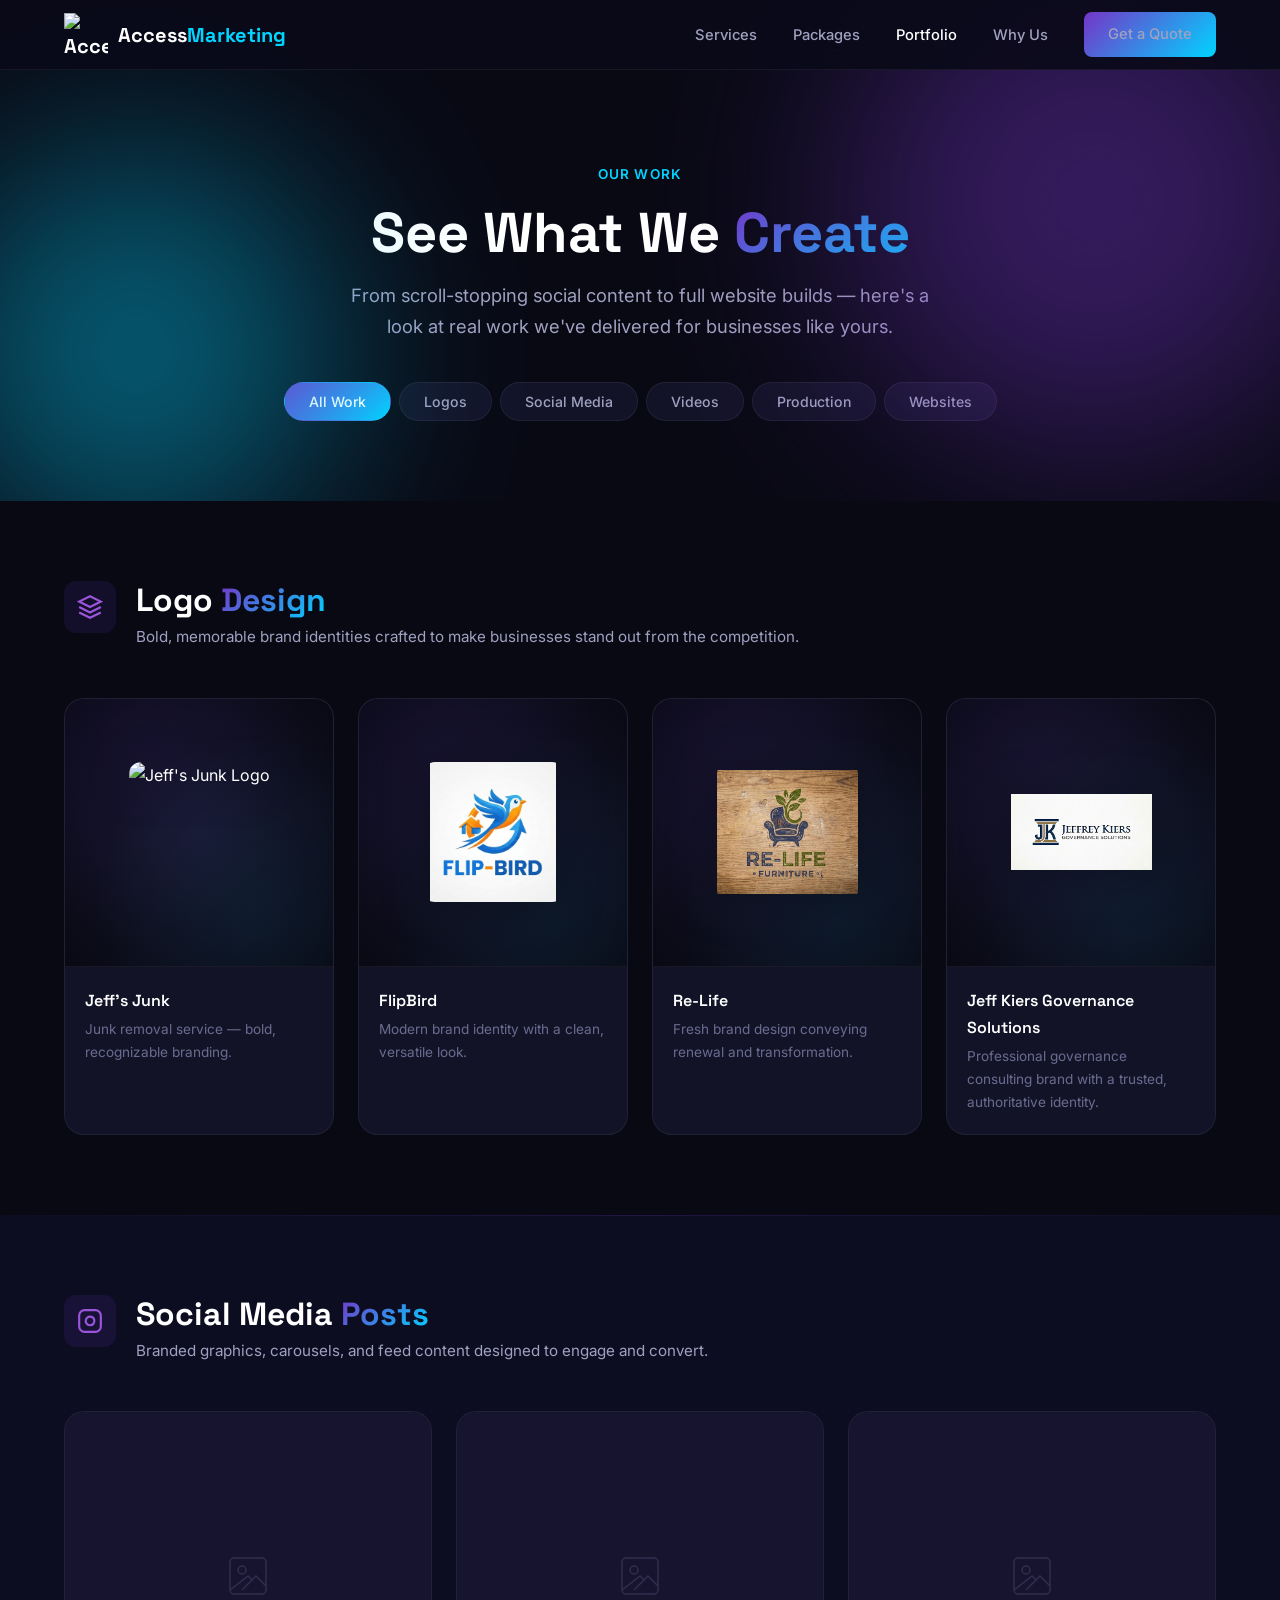
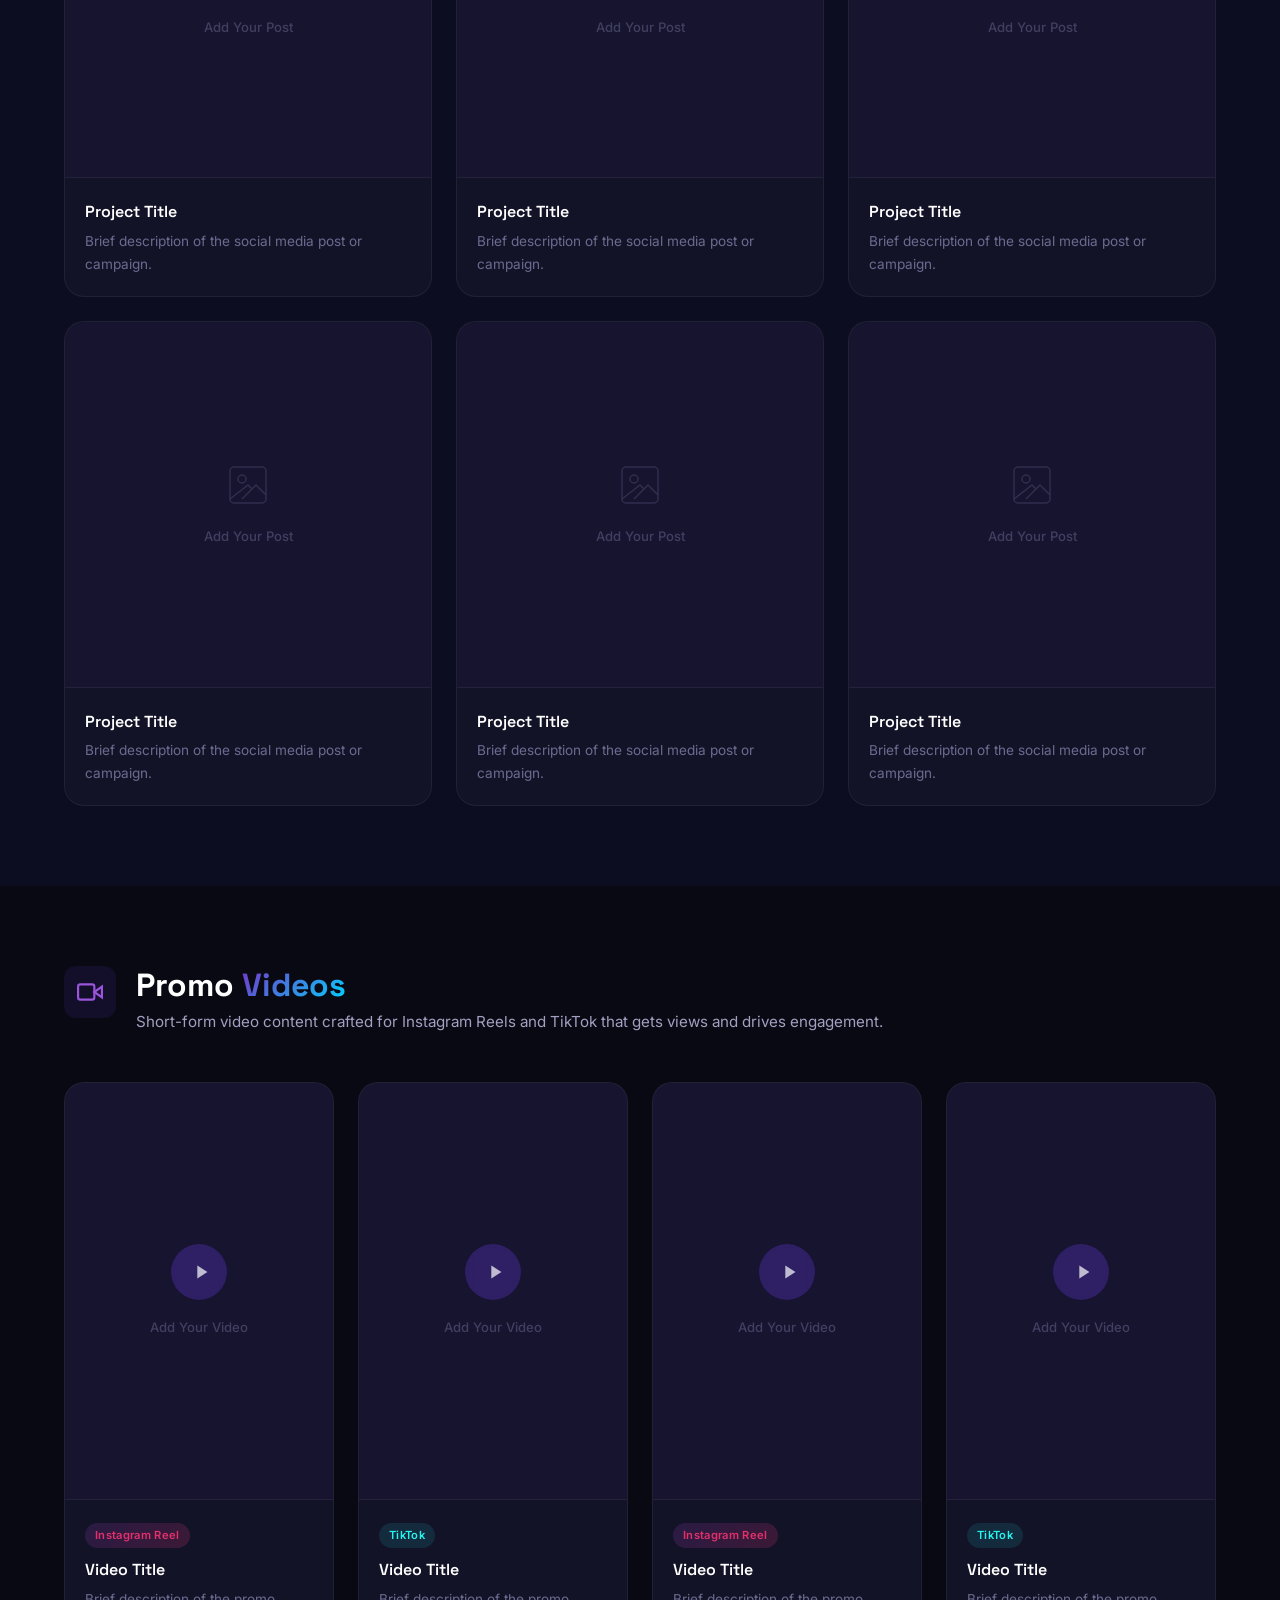
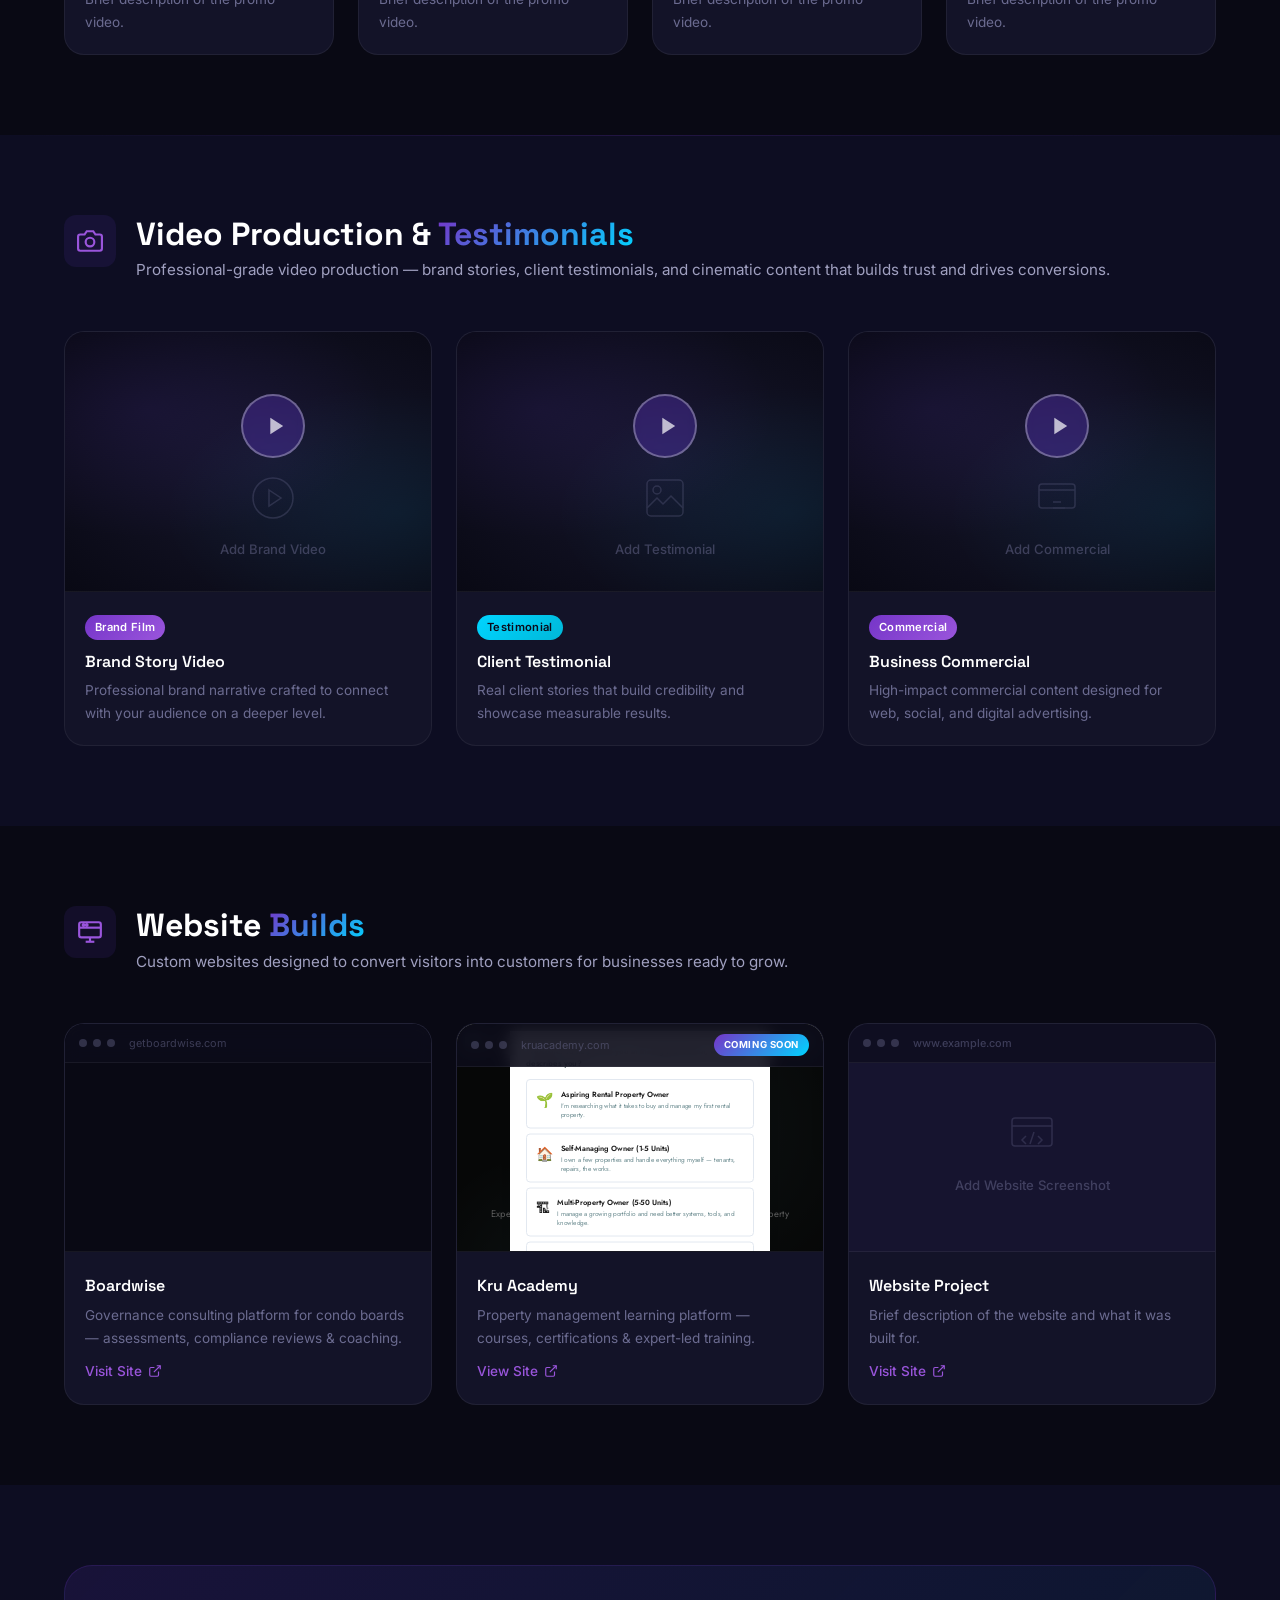
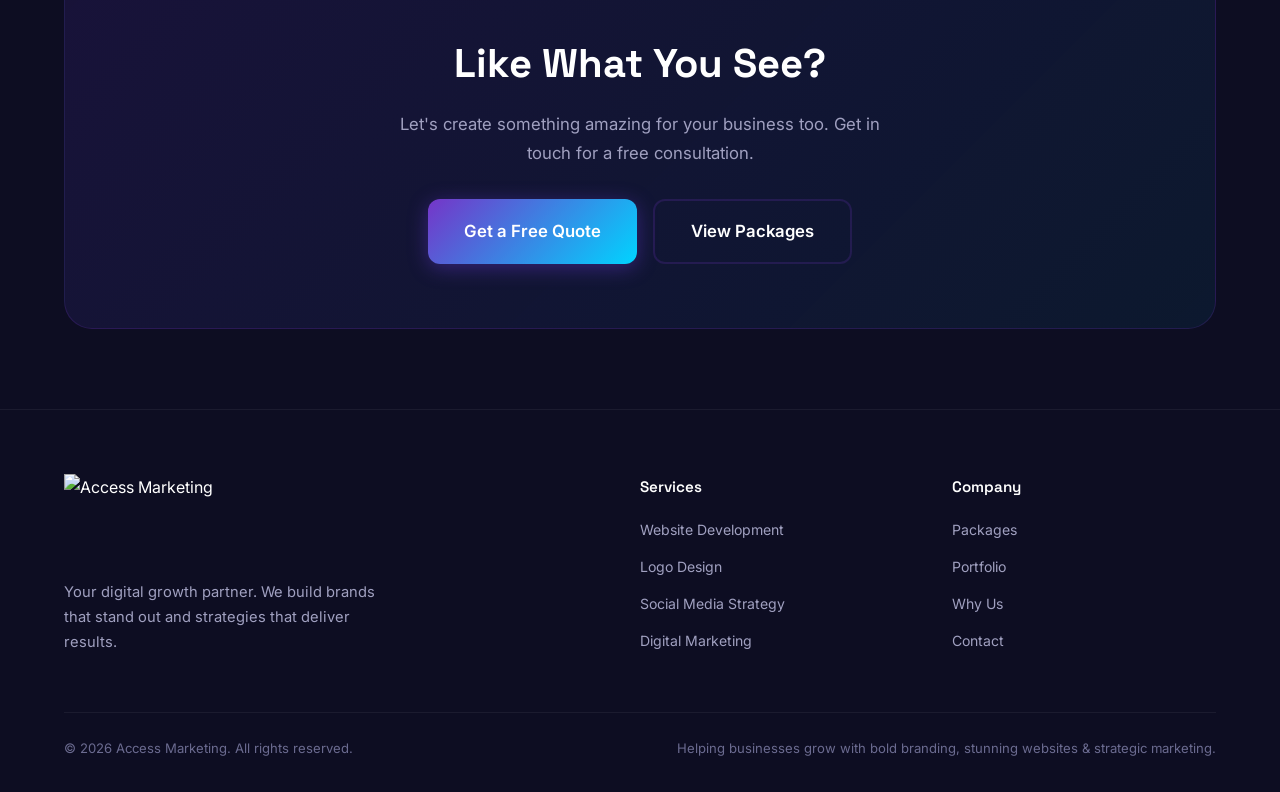
==== portfolio.html @ 978e5232 "Initial commit — Access Marketing website Full static marketing site with portfolio, logo showcase, " ====
<!DOCTYPE html>
<html lang="en">
<head>
  <meta charset="UTF-8">
  <meta name="viewport" content="width=device-width, initial-scale=1.0">
  <title>Portfolio | Access Marketing</title>
  <meta name="description" content="See our work — social media posts, promo videos, and websites built by Access Marketing for businesses ready to grow.">
  <link rel="preconnect" href="https://fonts.googleapis.com">
  <link rel="preconnect" href="https://fonts.gstatic.com" crossorigin>
  <link href="https://fonts.googleapis.com/css2?family=Inter:wght@300;400;500;600;700;800;900&family=Space+Grotesk:wght@400;500;600;700&display=swap" rel="stylesheet">
  <link rel="stylesheet" href="styles.css">
</head>
<body>
  <!-- Navigation -->
  <nav class="navbar scrolled" id="navbar">
    <div class="container nav-container">
      <a href="index.html" class="logo">
        <img src="accesslogo.png" alt="Access Marketing" class="logo-emblem">
        <span class="logo-text">Access<span class="logo-accent">Marketing</span></span>
      </a>
      <ul class="nav-links" id="navLinks">
        <li><a href="index.html#services">Services</a></li>
        <li><a href="index.html#packages">Packages</a></li>
        <li><a href="portfolio.html" style="color: var(--text-primary);">Portfolio</a></li>
        <li><a href="index.html#why-us">Why Us</a></li>
        <li><a href="index.html#contact" class="btn btn-nav">Get a Quote</a></li>
      </ul>
      <button class="mobile-toggle" id="mobileToggle" aria-label="Toggle menu">
        <span></span>
        <span></span>
        <span></span>
      </button>
    </div>
  </nav>

  <!-- Portfolio Hero -->
  <header class="portfolio-hero">
    <div class="hero-bg-effects">
      <div class="hero-orb hero-orb-1"></div>
      <div class="hero-orb hero-orb-2"></div>
    </div>
    <div class="container">
      <div class="section-tag">Our Work</div>
      <h1>See What We <span class="gradient-text">Create</span></h1>
      <p class="portfolio-hero-sub">From scroll-stopping social content to full website builds — here's a look at real work we've delivered for businesses like yours.</p>
      <div class="portfolio-filter">
        <button class="filter-btn active" data-filter="all">All Work</button>
        <button class="filter-btn" data-filter="logo">Logos</button>
        <button class="filter-btn" data-filter="social">Social Media</button>
        <button class="filter-btn" data-filter="video">Videos</button>
        <button class="filter-btn" data-filter="production">Production</button>
        <button class="filter-btn" data-filter="website">Websites</button>
      </div>
    </div>
  </header>

  <!-- Logos Section -->
  <section class="portfolio-section" id="logos">
    <div class="container">
      <div class="portfolio-section-header">
        <div class="portfolio-section-icon">
          <svg viewBox="0 0 24 24" fill="none" stroke="currentColor" stroke-width="2"><path d="M12 2L2 7l10 5 10-5-10-5z"/><path d="M2 17l10 5 10-5"/><path d="M2 12l10 5 10-5"/></svg>
        </div>
        <div>
          <h2>Logo <span class="gradient-text">Design</span></h2>
          <p>Bold, memorable brand identities crafted to make businesses stand out from the competition.</p>
        </div>
      </div>
      <div class="portfolio-grid logo-grid" data-category="logo">
        <!-- Jeff's Junk Logo -->
        <div class="portfolio-item" data-aos>
          <div class="portfolio-logo-wrap">
            <img src="jeffsjunklogo.jpg" alt="Jeff's Junk Logo" class="portfolio-logo-img">
          </div>
          <div class="portfolio-caption">
            <h4>Jeff's Junk</h4>
            <p>Junk removal service — bold, recognizable branding.</p>
          </div>
        </div>
        <!-- FlipBird Logo -->
        <div class="portfolio-item" data-aos>
          <div class="portfolio-logo-wrap">
            <img src="flipbirdlogo.jpg" alt="FlipBird Logo" class="portfolio-logo-img">
          </div>
          <div class="portfolio-caption">
            <h4>FlipBird</h4>
            <p>Modern brand identity with a clean, versatile look.</p>
          </div>
        </div>
        <!-- Re-Life Logo -->
        <div class="portfolio-item" data-aos>
          <div class="portfolio-logo-wrap">
            <img src="re-lifelogo.jpg" alt="Re-Life Logo" class="portfolio-logo-img">
          </div>
          <div class="portfolio-caption">
            <h4>Re-Life</h4>
            <p>Fresh brand design conveying renewal and transformation.</p>
          </div>
        </div>
        <!-- JKGS Logo -->
        <div class="portfolio-item" data-aos>
          <div class="portfolio-logo-wrap">
            <img src="jkgslogo.jpg" alt="Jeff Kiers Governance Solutions Logo" class="portfolio-logo-img">
          </div>
          <div class="portfolio-caption">
            <h4>Jeff Kiers Governance Solutions</h4>
            <p>Professional governance consulting brand with a trusted, authoritative identity.</p>
          </div>
        </div>
      </div>
    </div>
  </section>

  <!-- Social Media Section -->
  <section class="portfolio-section portfolio-section-alt" id="social-media">
    <div class="container">
      <div class="portfolio-section-header">
        <div class="portfolio-section-icon">
          <svg viewBox="0 0 24 24" fill="none" stroke="currentColor" stroke-width="2"><rect x="2" y="2" width="20" height="20" rx="5"/><path d="M16 11.37A4 4 0 1112.63 8 4 4 0 0116 11.37z"/><line x1="17.5" y1="6.5" x2="17.51" y2="6.5"/></svg>
        </div>
        <div>
          <h2>Social Media <span class="gradient-text">Posts</span></h2>
          <p>Branded graphics, carousels, and feed content designed to engage and convert.</p>
        </div>
      </div>
      <div class="portfolio-grid social-grid" data-category="social">
        <!-- Placeholder 1 -->
        <div class="portfolio-item" data-aos>
          <div class="portfolio-placeholder">
            <svg viewBox="0 0 48 48" fill="none" stroke="currentColor" stroke-width="1.5"><rect x="6" y="6" width="36" height="36" rx="4"/><circle cx="18" cy="18" r="4"/><path d="M42 34l-10-10-14 14"/><path d="M28 28l-4-4-18 14"/></svg>
            <span>Add Your Post</span>
          </div>
          <div class="portfolio-caption">
            <h4>Project Title</h4>
            <p>Brief description of the social media post or campaign.</p>
          </div>
        </div>
        <!-- Placeholder 2 -->
        <div class="portfolio-item" data-aos>
          <div class="portfolio-placeholder">
            <svg viewBox="0 0 48 48" fill="none" stroke="currentColor" stroke-width="1.5"><rect x="6" y="6" width="36" height="36" rx="4"/><circle cx="18" cy="18" r="4"/><path d="M42 34l-10-10-14 14"/><path d="M28 28l-4-4-18 14"/></svg>
            <span>Add Your Post</span>
          </div>
          <div class="portfolio-caption">
            <h4>Project Title</h4>
            <p>Brief description of the social media post or campaign.</p>
          </div>
        </div>
        <!-- Placeholder 3 -->
        <div class="portfolio-item" data-aos>
          <div class="portfolio-placeholder">
            <svg viewBox="0 0 48 48" fill="none" stroke="currentColor" stroke-width="1.5"><rect x="6" y="6" width="36" height="36" rx="4"/><circle cx="18" cy="18" r="4"/><path d="M42 34l-10-10-14 14"/><path d="M28 28l-4-4-18 14"/></svg>
            <span>Add Your Post</span>
          </div>
          <div class="portfolio-caption">
            <h4>Project Title</h4>
            <p>Brief description of the social media post or campaign.</p>
          </div>
        </div>
        <!-- Placeholder 4 -->
        <div class="portfolio-item" data-aos>
          <div class="portfolio-placeholder">
            <svg viewBox="0 0 48 48" fill="none" stroke="currentColor" stroke-width="1.5"><rect x="6" y="6" width="36" height="36" rx="4"/><circle cx="18" cy="18" r="4"/><path d="M42 34l-10-10-14 14"/><path d="M28 28l-4-4-18 14"/></svg>
            <span>Add Your Post</span>
          </div>
          <div class="portfolio-caption">
            <h4>Project Title</h4>
            <p>Brief description of the social media post or campaign.</p>
          </div>
        </div>
        <!-- Placeholder 5 -->
        <div class="portfolio-item" data-aos>
          <div class="portfolio-placeholder">
            <svg viewBox="0 0 48 48" fill="none" stroke="currentColor" stroke-width="1.5"><rect x="6" y="6" width="36" height="36" rx="4"/><circle cx="18" cy="18" r="4"/><path d="M42 34l-10-10-14 14"/><path d="M28 28l-4-4-18 14"/></svg>
            <span>Add Your Post</span>
          </div>
          <div class="portfolio-caption">
            <h4>Project Title</h4>
            <p>Brief description of the social media post or campaign.</p>
          </div>
        </div>
        <!-- Placeholder 6 -->
        <div class="portfolio-item" data-aos>
          <div class="portfolio-placeholder">
            <svg viewBox="0 0 48 48" fill="none" stroke="currentColor" stroke-width="1.5"><rect x="6" y="6" width="36" height="36" rx="4"/><circle cx="18" cy="18" r="4"/><path d="M42 34l-10-10-14 14"/><path d="M28 28l-4-4-18 14"/></svg>
            <span>Add Your Post</span>
          </div>
          <div class="portfolio-caption">
            <h4>Project Title</h4>
            <p>Brief description of the social media post or campaign.</p>
          </div>
        </div>
      </div>
    </div>
  </section>

  <!-- Videos Section -->
  <section class="portfolio-section" id="videos">
    <div class="container">
      <div class="portfolio-section-header">
        <div class="portfolio-section-icon">
          <svg viewBox="0 0 24 24" fill="none" stroke="currentColor" stroke-width="2"><polygon points="23 7 16 12 23 17 23 7"/><rect x="1" y="5" width="15" height="14" rx="2"/></svg>
        </div>
        <div>
          <h2>Promo <span class="gradient-text">Videos</span></h2>
          <p>Short-form video content crafted for Instagram Reels and TikTok that gets views and drives engagement.</p>
        </div>
      </div>
      <div class="portfolio-grid video-grid" data-category="video">
        <!-- Video Placeholder 1 -->
        <div class="portfolio-item video-item" data-aos>
          <div class="portfolio-placeholder portrait">
            <div class="video-play-overlay">
              <svg viewBox="0 0 24 24" fill="currentColor"><polygon points="8 5 19 12 8 19 8 5"/></svg>
            </div>
            <span>Add Your Video</span>
          </div>
          <div class="portfolio-caption">
            <div class="video-meta">
              <span class="platform-tag ig-tag">Instagram Reel</span>
            </div>
            <h4>Video Title</h4>
            <p>Brief description of the promo video.</p>
          </div>
        </div>
        <!-- Video Placeholder 2 -->
        <div class="portfolio-item video-item" data-aos>
          <div class="portfolio-placeholder portrait">
            <div class="video-play-overlay">
              <svg viewBox="0 0 24 24" fill="currentColor"><polygon points="8 5 19 12 8 19 8 5"/></svg>
            </div>
            <span>Add Your Video</span>
          </div>
          <div class="portfolio-caption">
            <div class="video-meta">
              <span class="platform-tag tt-tag">TikTok</span>
            </div>
            <h4>Video Title</h4>
            <p>Brief description of the promo video.</p>
          </div>
        </div>
        <!-- Video Placeholder 3 -->
        <div class="portfolio-item video-item" data-aos>
          <div class="portfolio-placeholder portrait">
            <div class="video-play-overlay">
              <svg viewBox="0 0 24 24" fill="currentColor"><polygon points="8 5 19 12 8 19 8 5"/></svg>
            </div>
            <span>Add Your Video</span>
          </div>
          <div class="portfolio-caption">
            <div class="video-meta">
              <span class="platform-tag ig-tag">Instagram Reel</span>
            </div>
            <h4>Video Title</h4>
            <p>Brief description of the promo video.</p>
          </div>
        </div>
        <!-- Video Placeholder 4 -->
        <div class="portfolio-item video-item" data-aos>
          <div class="portfolio-placeholder portrait">
            <div class="video-play-overlay">
              <svg viewBox="0 0 24 24" fill="currentColor"><polygon points="8 5 19 12 8 19 8 5"/></svg>
            </div>
            <span>Add Your Video</span>
          </div>
          <div class="portfolio-caption">
            <div class="video-meta">
              <span class="platform-tag tt-tag">TikTok</span>
            </div>
            <h4>Video Title</h4>
            <p>Brief description of the promo video.</p>
          </div>
        </div>
      </div>
    </div>
  </section>

  <!-- Video Production & Testimonials Section -->
  <section class="portfolio-section portfolio-section-alt" id="production">
    <div class="container">
      <div class="portfolio-section-header">
        <div class="portfolio-section-icon">
          <svg viewBox="0 0 24 24" fill="none" stroke="currentColor" stroke-width="2"><path d="M23 19a2 2 0 01-2 2H3a2 2 0 01-2-2V8a2 2 0 012-2h4l2-3h6l2 3h4a2 2 0 012 2z"/><circle cx="12" cy="13" r="4"/></svg>
        </div>
        <div>
          <h2>Video Production & <span class="gradient-text">Testimonials</span></h2>
          <p>Professional-grade video production — brand stories, client testimonials, and cinematic content that builds trust and drives conversions.</p>
        </div>
      </div>
      <div class="portfolio-grid production-grid" data-category="production">
        <!-- Production Placeholder 1 -->
        <div class="portfolio-item production-item" data-aos>
          <div class="portfolio-placeholder landscape production-placeholder">
            <div class="video-play-overlay production-play">
              <svg viewBox="0 0 24 24" fill="currentColor"><polygon points="8 5 19 12 8 19 8 5"/></svg>
            </div>
            <svg viewBox="0 0 48 48" fill="none" stroke="currentColor" stroke-width="1.5"><path d="M24 44c11.046 0 20-8.954 20-20S35.046 4 24 4 4 12.954 4 24s8.954 20 20 20z"/><path d="M20 16l12 8-12 8V16z"/></svg>
            <span>Add Brand Video</span>
          </div>
          <div class="portfolio-caption">
            <div class="video-meta">
              <span class="platform-tag production-tag">Brand Film</span>
            </div>
            <h4>Brand Story Video</h4>
            <p>Professional brand narrative crafted to connect with your audience on a deeper level.</p>
          </div>
        </div>
        <!-- Production Placeholder 2 -->
        <div class="portfolio-item production-item" data-aos>
          <div class="portfolio-placeholder landscape production-placeholder">
            <div class="video-play-overlay production-play">
              <svg viewBox="0 0 24 24" fill="currentColor"><polygon points="8 5 19 12 8 19 8 5"/></svg>
            </div>
            <svg viewBox="0 0 48 48" fill="none" stroke="currentColor" stroke-width="1.5"><path d="M38 6H10a4 4 0 00-4 4v28a4 4 0 004 4h28a4 4 0 004-4V10a4 4 0 00-4-4z"/><path d="M16 20a4 4 0 100-8 4 4 0 000 8z"/><path d="M6 34l10-10 6 6 8-8 12 12"/></svg>
            <span>Add Testimonial</span>
          </div>
          <div class="portfolio-caption">
            <div class="video-meta">
              <span class="platform-tag testimonial-tag">Testimonial</span>
            </div>
            <h4>Client Testimonial</h4>
            <p>Real client stories that build credibility and showcase measurable results.</p>
          </div>
        </div>
        <!-- Production Placeholder 3 -->
        <div class="portfolio-item production-item" data-aos>
          <div class="portfolio-placeholder landscape production-placeholder">
            <div class="video-play-overlay production-play">
              <svg viewBox="0 0 24 24" fill="currentColor"><polygon points="8 5 19 12 8 19 8 5"/></svg>
            </div>
            <svg viewBox="0 0 48 48" fill="none" stroke="currentColor" stroke-width="1.5"><rect x="6" y="10" width="36" height="24" rx="3"/><path d="M6 16h36"/><path d="M20 28l8 0M20 34l12 0"/></svg>
            <span>Add Commercial</span>
          </div>
          <div class="portfolio-caption">
            <div class="video-meta">
              <span class="platform-tag production-tag">Commercial</span>
            </div>
            <h4>Business Commercial</h4>
            <p>High-impact commercial content designed for web, social, and digital advertising.</p>
          </div>
        </div>
      </div>
    </div>
  </section>

  <!-- Websites Section -->
  <section class="portfolio-section" id="websites">
    <div class="container">
      <div class="portfolio-section-header">
        <div class="portfolio-section-icon">
          <svg viewBox="0 0 24 24" fill="none" stroke="currentColor" stroke-width="2"><rect x="2" y="3" width="20" height="14" rx="2"/><path d="M2 8h20"/><circle cx="6" cy="5.5" r="0.8" fill="currentColor"/><circle cx="9" cy="5.5" r="0.8" fill="currentColor"/><line x1="8" y1="21" x2="16" y2="21"/><line x1="12" y1="17" x2="12" y2="21"/></svg>
        </div>
        <div>
          <h2>Website <span class="gradient-text">Builds</span></h2>
          <p>Custom websites designed to convert visitors into customers for businesses ready to grow.</p>
        </div>
      </div>
      <div class="portfolio-grid website-grid" data-category="website">
        <!-- Boardwise -->
        <div class="portfolio-item website-item" data-aos>
          <a href="https://getboardwise.com" target="_blank" rel="noopener" class="website-preview-link">
            <div class="website-live-preview landscape">
              <div class="browser-mockup-bar">
                <span class="dot"></span>
                <span class="dot"></span>
                <span class="dot"></span>
                <span class="url-bar">getboardwise.com</span>
              </div>
              <iframe src="https://getboardwise.com" title="Boardwise" loading="lazy" class="website-iframe"></iframe>
            </div>
          </a>
          <div class="portfolio-caption">
            <h4>Boardwise</h4>
            <p>Governance consulting platform for condo boards — assessments, compliance reviews & coaching.</p>
            <a href="https://getboardwise.com" target="_blank" rel="noopener" class="portfolio-link">Visit Site
              <svg viewBox="0 0 24 24" fill="none" stroke="currentColor" stroke-width="2" width="14" height="14"><path d="M18 13v6a2 2 0 01-2 2H5a2 2 0 01-2-2V8a2 2 0 012-2h6"/><polyline points="15 3 21 3 21 9"/><line x1="10" y1="14" x2="21" y2="3"/></svg>
            </a>
          </div>
        </div>
        <!-- Kru Academy -->
        <div class="portfolio-item website-item" data-aos>
          <a href="kruacademy-preview.html" target="_blank" class="website-preview-link">
            <div class="website-live-preview landscape">
              <div class="browser-mockup-bar">
                <span class="dot"></span>
                <span class="dot"></span>
                <span class="dot"></span>
                <span class="url-bar">kruacademy.com</span>
                <span class="coming-soon-badge">Coming Soon</span>
              </div>
              <iframe src="kruacademy-preview.html" title="Kru Academy" loading="lazy" class="website-iframe"></iframe>
            </div>
          </a>
          <div class="portfolio-caption">
            <h4>Kru Academy</h4>
            <p>Property management learning platform — courses, certifications & expert-led training.</p>
            <a href="kruacademy-preview.html" target="_blank" class="portfolio-link">View Site
              <svg viewBox="0 0 24 24" fill="none" stroke="currentColor" stroke-width="2" width="14" height="14"><path d="M18 13v6a2 2 0 01-2 2H5a2 2 0 01-2-2V8a2 2 0 012-2h6"/><polyline points="15 3 21 3 21 9"/><line x1="10" y1="14" x2="21" y2="3"/></svg>
            </a>
          </div>
        </div>
        <!-- Website Placeholder 3 -->
        <div class="portfolio-item website-item" data-aos>
          <div class="portfolio-placeholder landscape">
            <div class="browser-mockup-bar">
              <span class="dot"></span>
              <span class="dot"></span>
              <span class="dot"></span>
              <span class="url-bar">www.example.com</span>
            </div>
            <svg viewBox="0 0 48 48" fill="none" stroke="currentColor" stroke-width="1.5"><rect x="4" y="8" width="40" height="28" rx="3"/><path d="M4 16h40"/><path d="M18 26l-4 4 4 4M30 26l4 4-4 4M22 34l4-12"/></svg>
            <span>Add Website Screenshot</span>
          </div>
          <div class="portfolio-caption">
            <h4>Website Project</h4>
            <p>Brief description of the website and what it was built for.</p>
            <a href="#" class="portfolio-link">Visit Site
              <svg viewBox="0 0 24 24" fill="none" stroke="currentColor" stroke-width="2" width="14" height="14"><path d="M18 13v6a2 2 0 01-2 2H5a2 2 0 01-2-2V8a2 2 0 012-2h6"/><polyline points="15 3 21 3 21 9"/><line x1="10" y1="14" x2="21" y2="3"/></svg>
            </a>
          </div>
        </div>
      </div>
    </div>
  </section>

  <!-- CTA Section -->
  <section class="portfolio-cta">
    <div class="container">
      <div class="cta-card">
        <h2>Like What You See?</h2>
        <p>Let's create something amazing for your business too. Get in touch for a free consultation.</p>
        <div class="cta-actions">
          <a href="index.html#contact" class="btn btn-primary btn-lg">Get a Free Quote</a>
          <a href="index.html#packages" class="btn btn-outline btn-lg">View Packages</a>
        </div>
      </div>
    </div>
  </section>

  <!-- Footer -->
  <footer class="footer">
    <div class="container">
      <div class="footer-content">
        <div class="footer-brand">
          <a href="index.html" class="footer-logo-link">
            <img src="accesslogo.png" alt="Access Marketing" class="footer-logo-img">
          </a>
          <p>Your digital growth partner. We build brands that stand out and strategies that deliver results.</p>
        </div>
        <div class="footer-links">
          <h4>Services</h4>
          <ul>
            <li><a href="index.html#services">Website Development</a></li>
            <li><a href="index.html#services">Logo Design</a></li>
            <li><a href="index.html#services">Social Media Strategy</a></li>
            <li><a href="index.html#services">Digital Marketing</a></li>
          </ul>
        </div>
        <div class="footer-links">
          <h4>Company</h4>
          <ul>
            <li><a href="index.html#packages">Packages</a></li>
            <li><a href="portfolio.html">Portfolio</a></li>
            <li><a href="index.html#why-us">Why Us</a></li>
            <li><a href="index.html#contact">Contact</a></li>
          </ul>
        </div>
      </div>
      <div class="footer-bottom">
        <p>&copy; 2026 Access Marketing. All rights reserved.</p>
        <p>Helping businesses grow with bold branding, stunning websites & strategic marketing.</p>
      </div>
    </div>
  </footer>

  <script>
    // Mobile menu
    const mobileToggle = document.getElementById('mobileToggle');
    const navLinks = document.getElementById('navLinks');

    mobileToggle.addEventListener('click', () => {
      mobileToggle.classList.toggle('active');
      navLinks.classList.toggle('open');
    });

    navLinks.querySelectorAll('a').forEach(link => {
      link.addEventListener('click', () => {
        mobileToggle.classList.remove('active');
        navLinks.classList.remove('open');
      });
    });

    // Navbar scroll
    const navbar = document.getElementById('navbar');
    window.addEventListener('scroll', () => {
      if (window.scrollY > 50) {
        navbar.classList.add('scrolled');
      }
    });

    // Filter buttons
    const filterBtns = document.querySelectorAll('.filter-btn');
    const sections = {
      logo: document.getElementById('logos'),
      social: document.getElementById('social-media'),
      video: document.getElementById('videos'),
      production: document.getElementById('production'),
      website: document.getElementById('websites')
    };

    filterBtns.forEach(btn => {
      btn.addEventListener('click', () => {
        filterBtns.forEach(b => b.classList.remove('active'));
        btn.classList.add('active');

        const filter = btn.getAttribute('data-filter');

        Object.values(sections).forEach(section => {
          if (filter === 'all') {
            section.style.display = '';
          } else {
            const grid = section.querySelector('[data-category]');
            if (grid && grid.getAttribute('data-category') === filter) {
              section.style.display = '';
            } else {
              section.style.display = 'none';
            }
          }
        });
      });
    });

    // Scroll animations
    const animatedElements = document.querySelectorAll('[data-aos]');
    const scrollObserver = new IntersectionObserver((entries) => {
      entries.forEach(entry => {
        if (entry.isIntersecting) {
          const parent = entry.target.parentElement;
          const siblings = parent.querySelectorAll('[data-aos]');
          let delay = 0;
          siblings.forEach((sib, i) => {
            if (sib === entry.target) delay = i * 100;
          });
          setTimeout(() => {
            entry.target.classList.add('visible');
          }, delay);
          scrollObserver.unobserve(entry.target);
        }
      });
    }, { threshold: 0.1, rootMargin: '0px 0px -50px 0px' });

    animatedElements.forEach(el => scrollObserver.observe(el));
  </script>
</body>
</html>
---- styles.css ----
/* ===== VARIABLES ===== */
:root {
  --primary: #7535C8;
  --primary-light: #9A55DC;
  --primary-dark: #5A20A8;
  --accent: #00D4FF;
  --accent-2: #FF6B6B;
  --bg-dark: #090914;
  --bg-section: #0D0D22;
  --bg-card: #131328;
  --bg-card-hover: #191938;
  --text-primary: #FFFFFF;
  --text-secondary: #A0A0C0;
  --text-muted: #6B6B90;
  --border: rgba(117, 53, 200, 0.2);
  --border-light: rgba(255, 255, 255, 0.06);
  --gradient-primary: linear-gradient(135deg, #7535C8, #00D4FF);
  --gradient-accent: linear-gradient(135deg, #FF6B6B, #7535C8);
  --shadow-sm: 0 2px 8px rgba(0, 0, 0, 0.3);
  --shadow-md: 0 8px 32px rgba(0, 0, 0, 0.4);
  --shadow-lg: 0 16px 64px rgba(0, 0, 0, 0.5);
  --shadow-glow: 0 0 40px rgba(117, 53, 200, 0.3);
  --radius-sm: 8px;
  --radius-md: 12px;
  --radius-lg: 20px;
  --radius-xl: 28px;
  --font-primary: 'Inter', -apple-system, BlinkMacSystemFont, sans-serif;
  --font-display: 'Space Grotesk', 'Inter', sans-serif;
  --transition: 0.3s cubic-bezier(0.4, 0, 0.2, 1);
}

/* ===== RESET ===== */
*, *::before, *::after {
  margin: 0;
  padding: 0;
  box-sizing: border-box;
}

html {
  scroll-behavior: smooth;
  scroll-padding-top: 80px;
}

body {
  font-family: var(--font-primary);
  background: var(--bg-dark);
  color: var(--text-primary);
  line-height: 1.7;
  overflow-x: hidden;
  -webkit-font-smoothing: antialiased;
}

a {
  text-decoration: none;
  color: inherit;
  transition: var(--transition);
}

ul { list-style: none; }

img {
  max-width: 100%;
  display: block;
}

/* ===== UTILITY ===== */
.container {
  max-width: 1200px;
  margin: 0 auto;
  padding: 0 24px;
}

.gradient-text {
  background: var(--gradient-primary);
  -webkit-background-clip: text;
  -webkit-text-fill-color: transparent;
  background-clip: text;
}

.section-header {
  text-align: center;
  max-width: 680px;
  margin: 0 auto 64px;
}

.section-tag {
  display: inline-block;
  font-size: 0.85rem;
  font-weight: 600;
  letter-spacing: 0.08em;
  text-transform: uppercase;
  color: var(--accent);
  margin-bottom: 16px;
}

.section-header h2 {
  font-family: var(--font-display);
  font-size: clamp(2rem, 4vw, 2.75rem);
  font-weight: 700;
  line-height: 1.2;
  margin-bottom: 16px;
}

.section-header p {
  font-size: 1.1rem;
  color: var(--text-secondary);
}

/* ===== BUTTONS ===== */
.btn {
  display: inline-flex;
  align-items: center;
  justify-content: center;
  gap: 8px;
  font-family: var(--font-primary);
  font-weight: 600;
  font-size: 0.95rem;
  padding: 12px 28px;
  border-radius: var(--radius-sm);
  border: none;
  cursor: pointer;
  transition: var(--transition);
  white-space: nowrap;
}

.btn-primary {
  background: var(--gradient-primary);
  color: #fff;
  box-shadow: 0 4px 20px rgba(108, 60, 225, 0.4);
}

.btn-primary:hover {
  transform: translateY(-2px);
  box-shadow: 0 8px 30px rgba(108, 60, 225, 0.5);
}

.btn-outline {
  background: transparent;
  color: var(--text-primary);
  border: 2px solid var(--border);
}

.btn-outline:hover {
  border-color: var(--primary-light);
  background: rgba(108, 60, 225, 0.1);
}

.btn-lg {
  padding: 16px 36px;
  font-size: 1.05rem;
  border-radius: var(--radius-md);
}

.btn-block {
  width: 100%;
}

.btn-nav {
  background: var(--gradient-primary);
  color: #fff;
  padding: 10px 24px;
  border-radius: var(--radius-sm);
}

.btn-nav:hover {
  transform: translateY(-1px);
  box-shadow: 0 4px 20px rgba(108, 60, 225, 0.4);
}

/* ===== NAVBAR ===== */
.navbar {
  position: fixed;
  top: 0;
  left: 0;
  right: 0;
  z-index: 1000;
  padding: 16px 0;
  transition: var(--transition);
  background: transparent;
}

.navbar.scrolled {
  background: rgba(10, 10, 26, 0.92);
  backdrop-filter: blur(20px);
  -webkit-backdrop-filter: blur(20px);
  border-bottom: 1px solid var(--border-light);
  padding: 12px 0;
}

.nav-container {
  display: flex;
  align-items: center;
  justify-content: space-between;
}

.logo {
  display: flex;
  align-items: center;
  gap: 10px;
  font-family: var(--font-display);
  font-weight: 700;
  font-size: 1.25rem;
}

.logo-emblem {
  width: 44px;
  height: 44px;
  object-fit: contain;
  border-radius: 0;
  transition: var(--transition);
}

.logo:hover .logo-emblem {
  transform: scale(1.05);
  filter: drop-shadow(0 0 8px rgba(117, 53, 200, 0.6));
}

.logo-accent {
  color: var(--accent);
}

.nav-links {
  display: flex;
  align-items: center;
  gap: 36px;
}

.nav-links a {
  font-size: 0.92rem;
  font-weight: 500;
  color: var(--text-secondary);
}

.nav-links a:hover {
  color: var(--text-primary);
}

.mobile-toggle {
  display: none;
  flex-direction: column;
  gap: 5px;
  background: none;
  border: none;
  cursor: pointer;
  padding: 4px;
}

.mobile-toggle span {
  width: 24px;
  height: 2px;
  background: var(--text-primary);
  border-radius: 2px;
  transition: var(--transition);
}

/* ===== HERO ===== */
.hero {
  position: relative;
  min-height: 100vh;
  display: flex;
  align-items: center;
  justify-content: center;
  padding: 120px 0 80px;
  overflow: hidden;
}

.hero-bg-effects {
  position: absolute;
  inset: 0;
  pointer-events: none;
}

.hero-orb {
  position: absolute;
  border-radius: 50%;
  filter: blur(100px);
  opacity: 0.4;
}

.hero-orb-1 {
  width: 500px;
  height: 500px;
  background: var(--primary);
  top: -10%;
  right: -5%;
  animation: float 8s ease-in-out infinite;
}

.hero-orb-2 {
  width: 400px;
  height: 400px;
  background: var(--accent);
  bottom: -10%;
  left: -5%;
  animation: float 10s ease-in-out infinite reverse;
}

.hero-orb-3 {
  width: 300px;
  height: 300px;
  background: var(--accent-2);
  top: 50%;
  left: 50%;
  transform: translate(-50%, -50%);
  animation: float 12s ease-in-out infinite;
  opacity: 0.2;
}

.hero-grid {
  position: absolute;
  inset: 0;
  background-image:
    linear-gradient(rgba(108, 60, 225, 0.05) 1px, transparent 1px),
    linear-gradient(90deg, rgba(108, 60, 225, 0.05) 1px, transparent 1px);
  background-size: 60px 60px;
  mask-image: radial-gradient(ellipse at center, black 30%, transparent 70%);
  -webkit-mask-image: radial-gradient(ellipse at center, black 30%, transparent 70%);
}

@keyframes float {
  0%, 100% { transform: translateY(0) scale(1); }
  50% { transform: translateY(-30px) scale(1.05); }
}

.hero-content {
  position: relative;
  text-align: center;
  max-width: 800px;
}

.hero-badge {
  display: inline-block;
  padding: 8px 20px;
  background: rgba(108, 60, 225, 0.15);
  border: 1px solid rgba(108, 60, 225, 0.3);
  border-radius: 50px;
  font-size: 0.85rem;
  font-weight: 500;
  color: var(--primary-light);
  margin-bottom: 24px;
  animation: fadeInUp 0.8s ease;
}

.hero h1 {
  font-family: var(--font-display);
  font-size: clamp(2.5rem, 6vw, 4.5rem);
  font-weight: 800;
  line-height: 1.1;
  margin-bottom: 24px;
  animation: fadeInUp 0.8s ease 0.1s both;
}

.hero-sub {
  font-size: clamp(1rem, 2vw, 1.2rem);
  color: var(--text-secondary);
  max-width: 600px;
  margin: 0 auto 40px;
  animation: fadeInUp 0.8s ease 0.2s both;
}

.hero-actions {
  display: flex;
  gap: 16px;
  justify-content: center;
  flex-wrap: wrap;
  margin-bottom: 60px;
  animation: fadeInUp 0.8s ease 0.3s both;
}


.hero-scroll {
  position: absolute;
  bottom: 32px;
  left: 50%;
  transform: translateX(-50%);
  animation: bounce 2s infinite;
}

.hero-scroll a {
  color: var(--text-muted);
}

.hero-scroll a:hover {
  color: var(--primary-light);
}

@keyframes bounce {
  0%, 100% { transform: translateX(-50%) translateY(0); }
  50% { transform: translateX(-50%) translateY(8px); }
}

@keyframes fadeInUp {
  from { opacity: 0; transform: translateY(24px); }
  to { opacity: 1; transform: translateY(0); }
}

/* ===== SERVICES ===== */
.services {
  padding: 120px 0;
  background: var(--bg-section);
  position: relative;
}

.services::before {
  content: '';
  position: absolute;
  top: 0;
  left: 0;
  right: 0;
  height: 1px;
  background: linear-gradient(90deg, transparent, var(--border), transparent);
}

.services-grid {
  display: grid;
  grid-template-columns: repeat(auto-fit, minmax(280px, 1fr));
  gap: 24px;
}

.service-card {
  background: var(--bg-card);
  border: 1px solid var(--border-light);
  border-radius: var(--radius-lg);
  padding: 40px 32px;
  transition: var(--transition);
  position: relative;
  overflow: hidden;
}

.service-card::before {
  content: '';
  position: absolute;
  top: 0;
  left: 0;
  right: 0;
  height: 3px;
  background: var(--gradient-primary);
  opacity: 0;
  transition: var(--transition);
}

.service-card:hover {
  border-color: var(--border);
  transform: translateY(-4px);
  box-shadow: var(--shadow-glow);
}

.service-card:hover::before {
  opacity: 1;
}

.service-card.featured {
  border-color: var(--primary);
  background: linear-gradient(135deg, rgba(108, 60, 225, 0.1), rgba(0, 212, 255, 0.05));
}

.service-card.featured::before {
  opacity: 1;
}

.service-badge {
  position: absolute;
  top: 16px;
  right: 16px;
  background: var(--gradient-primary);
  color: #fff;
  font-size: 0.75rem;
  font-weight: 600;
  padding: 4px 12px;
  border-radius: 50px;
}

.service-icon {
  width: 56px;
  height: 56px;
  display: flex;
  align-items: center;
  justify-content: center;
  background: rgba(108, 60, 225, 0.1);
  border-radius: var(--radius-md);
  margin-bottom: 24px;
  color: var(--primary-light);
}

.service-icon svg {
  width: 32px;
  height: 32px;
}

.service-card h3 {
  font-family: var(--font-display);
  font-size: 1.3rem;
  font-weight: 600;
  margin-bottom: 12px;
}

.service-card p {
  color: var(--text-secondary);
  font-size: 0.95rem;
  margin-bottom: 20px;
}

.service-features {
  display: flex;
  flex-direction: column;
  gap: 8px;
}

.service-features li {
  font-size: 0.88rem;
  color: var(--text-secondary);
  padding-left: 20px;
  position: relative;
}

.service-features li::before {
  content: '';
  position: absolute;
  left: 0;
  top: 9px;
  width: 6px;
  height: 6px;
  background: var(--primary-light);
  border-radius: 50%;
}

/* ===== PACKAGES ===== */
.packages {
  padding: 120px 0;
  background: var(--bg-dark);
}

.packages-grid {
  display: grid;
  grid-template-columns: repeat(auto-fit, minmax(320px, 1fr));
  gap: 24px;
  align-items: start;
}

.package-card {
  background: var(--bg-card);
  border: 1px solid var(--border-light);
  border-radius: var(--radius-lg);
  overflow: hidden;
  transition: var(--transition);
  position: relative;
}

.package-card:hover {
  border-color: var(--border);
  transform: translateY(-4px);
  box-shadow: var(--shadow-md);
}

.package-card.popular {
  border-color: var(--primary);
  box-shadow: var(--shadow-glow);
  transform: scale(1.02);
}

.package-card.popular:hover {
  transform: scale(1.02) translateY(-4px);
}

.popular-badge {
  background: var(--gradient-primary);
  color: #fff;
  text-align: center;
  font-size: 0.82rem;
  font-weight: 600;
  padding: 8px;
  letter-spacing: 0.05em;
}

.package-header {
  padding: 32px 32px 0;
}

.package-header h3 {
  font-family: var(--font-display);
  font-size: 1.6rem;
  font-weight: 700;
  margin-bottom: 8px;
}

.package-desc {
  color: var(--text-secondary);
  font-size: 0.92rem;
}

.package-body {
  padding: 24px 32px 32px;
}

.package-features {
  display: flex;
  flex-direction: column;
  gap: 14px;
  margin-bottom: 28px;
}

.package-features li {
  display: flex;
  align-items: flex-start;
  gap: 10px;
  font-size: 0.92rem;
  color: var(--text-secondary);
  line-height: 1.4;
}

.package-features li strong {
  color: var(--accent);
}

.package-features .check {
  width: 20px;
  height: 20px;
  min-width: 20px;
  fill: var(--primary-light);
  margin-top: 1px;
}

.packages-note {
  text-align: center;
  color: var(--text-muted);
  font-size: 0.95rem;
  margin-top: 48px;
}

.packages-note a {
  color: var(--primary-light);
  font-weight: 500;
}

.packages-note a:hover {
  color: var(--accent);
}

/* ===== WHY US ===== */
.why-us {
  padding: 120px 0;
  background: var(--bg-section);
  position: relative;
}

.why-us::before {
  content: '';
  position: absolute;
  top: 0;
  left: 0;
  right: 0;
  height: 1px;
  background: linear-gradient(90deg, transparent, var(--border), transparent);
}

.why-grid {
  display: grid;
  grid-template-columns: repeat(auto-fit, minmax(260px, 1fr));
  gap: 24px;
}

.why-card {
  padding: 40px 32px;
  background: var(--bg-card);
  border: 1px solid var(--border-light);
  border-radius: var(--radius-lg);
  transition: var(--transition);
}

.why-card:hover {
  border-color: var(--border);
  transform: translateY(-4px);
  box-shadow: var(--shadow-md);
}

.why-number {
  font-family: var(--font-display);
  font-size: 2.5rem;
  font-weight: 800;
  background: var(--gradient-primary);
  -webkit-background-clip: text;
  -webkit-text-fill-color: transparent;
  background-clip: text;
  opacity: 0.5;
  margin-bottom: 16px;
}

.why-card h3 {
  font-family: var(--font-display);
  font-size: 1.2rem;
  font-weight: 600;
  margin-bottom: 12px;
}

.why-card p {
  color: var(--text-secondary);
  font-size: 0.95rem;
}

/* ===== PROCESS ===== */
.process {
  padding: 120px 0;
  background: var(--bg-dark);
}

.process-timeline {
  max-width: 700px;
  margin: 0 auto;
  position: relative;
}

.process-timeline::before {
  content: '';
  position: absolute;
  left: 28px;
  top: 0;
  bottom: 0;
  width: 2px;
  background: linear-gradient(to bottom, var(--primary), var(--accent));
  opacity: 0.3;
}

.process-step {
  display: flex;
  gap: 24px;
  margin-bottom: 48px;
  position: relative;
}

.process-step:last-child {
  margin-bottom: 0;
}

.step-marker {
  width: 56px;
  height: 56px;
  min-width: 56px;
  display: flex;
  align-items: center;
  justify-content: center;
  background: var(--bg-card);
  border: 2px solid var(--primary);
  border-radius: 50%;
  font-family: var(--font-display);
  font-size: 1.1rem;
  font-weight: 700;
  color: var(--primary-light);
  position: relative;
  z-index: 1;
}

.step-content {
  padding-top: 8px;
}

.step-content h3 {
  font-family: var(--font-display);
  font-size: 1.2rem;
  font-weight: 600;
  margin-bottom: 8px;
}

.step-content p {
  color: var(--text-secondary);
  font-size: 0.95rem;
}

/* ===== VIDEO BANNER ===== */
.video-banner {
  padding: 120px 0;
  background: var(--bg-section);
  position: relative;
  overflow: hidden;
}

.video-banner::before {
  content: '';
  position: absolute;
  top: 0;
  left: 0;
  right: 0;
  height: 1px;
  background: linear-gradient(90deg, transparent, var(--border), transparent);
}

.video-banner-content {
  display: grid;
  grid-template-columns: 1fr 1fr;
  gap: 64px;
  align-items: center;
}

.video-text .section-tag {
  margin-bottom: 16px;
}

.video-text h2 {
  font-family: var(--font-display);
  font-size: clamp(1.8rem, 3.5vw, 2.5rem);
  font-weight: 700;
  line-height: 1.2;
  margin-bottom: 20px;
}

.video-text p {
  color: var(--text-secondary);
  font-size: 1.05rem;
  margin-bottom: 32px;
}

.video-highlights {
  display: flex;
  flex-direction: column;
  gap: 16px;
}

.video-highlight {
  display: flex;
  align-items: center;
  gap: 12px;
  font-size: 0.95rem;
  font-weight: 500;
}

.video-highlight svg {
  width: 20px;
  height: 20px;
  color: var(--accent);
}

.video-mockups {
  display: flex;
  gap: 24px;
  justify-content: center;
  align-items: flex-start;
}

.phone-mockup {
  width: 200px;
  background: #16162c;
  border-radius: 28px;
  padding: 8px;
  border: 2px solid rgba(255, 255, 255, 0.1);
  box-shadow: var(--shadow-lg);
}

.phone-mockup.phone-2 {
  margin-top: 40px;
}

.phone-screen {
  border-radius: 20px;
  overflow: hidden;
  background: #090914;
}

.phone-content {
  aspect-ratio: 9/16;
  display: flex;
  flex-direction: column;
}

.phone-header-bar {
  display: flex;
  align-items: center;
  gap: 6px;
  padding: 12px 14px;
  font-size: 0.78rem;
  font-weight: 600;
  color: #fff;
}

.phone-content.ig {
  background: linear-gradient(180deg, #833AB4 0%, #C13584 50%, #E1306C 100%);
}

.phone-content.tiktok {
  background: linear-gradient(180deg, #010101 0%, #25F4EE 50%, #FE2C55 100%);
}

.reel-icon, .tiktok-note {
  display: flex;
  align-items: center;
}

.reel-icon svg, .tiktok-note svg {
  width: 14px;
  height: 14px;
}

.phone-body-placeholder {
  flex: 1;
  display: flex;
  flex-direction: column;
  align-items: center;
  justify-content: center;
  gap: 12px;
  font-size: 0.82rem;
  font-weight: 500;
  color: rgba(255, 255, 255, 0.9);
}

.play-circle {
  width: 48px;
  height: 48px;
  border-radius: 50%;
  background: rgba(255, 255, 255, 0.2);
  backdrop-filter: blur(4px);
  display: flex;
  align-items: center;
  justify-content: center;
}

.play-circle svg {
  width: 20px;
  height: 20px;
  fill: #fff;
  margin-left: 2px;
}

.phone-engagement {
  display: flex;
  justify-content: center;
  gap: 24px;
  padding: 14px;
  background: rgba(0, 0, 0, 0.3);
}

.engagement-icon {
  display: flex;
  align-items: center;
  gap: 6px;
  font-size: 0.72rem;
  font-weight: 600;
  color: #fff;
}

.engagement-icon svg {
  width: 16px;
  height: 16px;
}

/* ===== CONTACT ===== */
.contact {
  padding: 120px 0;
  background: var(--bg-dark);
}

.contact-wrapper {
  display: grid;
  grid-template-columns: 1fr 1fr;
  gap: 64px;
  align-items: start;
}

.contact-info h2 {
  font-family: var(--font-display);
  font-size: clamp(1.8rem, 3.5vw, 2.5rem);
  font-weight: 700;
  line-height: 1.2;
  margin-bottom: 16px;
}

.contact-info > p {
  color: var(--text-secondary);
  font-size: 1.05rem;
  margin-bottom: 36px;
}

.contact-details {
  display: flex;
  flex-direction: column;
  gap: 24px;
  margin-bottom: 36px;
}

.contact-item {
  display: flex;
  gap: 16px;
  align-items: flex-start;
}

.contact-item svg {
  width: 24px;
  height: 24px;
  min-width: 24px;
  color: var(--primary-light);
  margin-top: 2px;
}

.contact-item strong {
  display: block;
  font-size: 0.88rem;
  font-weight: 600;
  margin-bottom: 2px;
}

.contact-item span {
  color: var(--text-secondary);
  font-size: 0.92rem;
}

.social-links {
  display: flex;
  gap: 12px;
}

.social-links a {
  width: 44px;
  height: 44px;
  display: flex;
  align-items: center;
  justify-content: center;
  background: var(--bg-card);
  border: 1px solid var(--border-light);
  border-radius: var(--radius-sm);
  color: var(--text-secondary);
  transition: var(--transition);
}

.social-links a:hover {
  color: var(--text-primary);
  border-color: var(--primary);
  background: rgba(108, 60, 225, 0.1);
}

.social-links a svg {
  width: 20px;
  height: 20px;
}

/* Contact Form */
.contact-form {
  display: flex;
  flex-direction: column;
  gap: 16px;
  background: var(--bg-card);
  border: 1px solid var(--border-light);
  border-radius: var(--radius-lg);
  padding: 40px;
}

.form-group input,
.form-group select,
.form-group textarea {
  width: 100%;
  background: var(--bg-dark);
  border: 1px solid var(--border-light);
  border-radius: var(--radius-sm);
  padding: 14px 18px;
  font-family: var(--font-primary);
  font-size: 0.95rem;
  color: var(--text-primary);
  transition: var(--transition);
  outline: none;
}

.form-group input::placeholder,
.form-group textarea::placeholder {
  color: var(--text-muted);
}

.form-group select {
  appearance: none;
  background-image: url("data:image/svg+xml,%3Csvg width='12' height='8' viewBox='0 0 12 8' fill='none' xmlns='http://www.w3.org/2000/svg'%3E%3Cpath d='M1 1.5L6 6.5L11 1.5' stroke='%236B6B90' stroke-width='2' stroke-linecap='round' stroke-linejoin='round'/%3E%3C/svg%3E");
  background-repeat: no-repeat;
  background-position: right 16px center;
  padding-right: 40px;
}

.form-group select option {
  background: var(--bg-card);
  color: var(--text-primary);
}

.form-group input:focus,
.form-group select:focus,
.form-group textarea:focus {
  border-color: var(--primary);
  box-shadow: 0 0 0 3px rgba(108, 60, 225, 0.15);
}

.form-group textarea {
  resize: vertical;
  min-height: 100px;
}

.contact-form .btn {
  margin-top: 8px;
}

/* ===== FOOTER ===== */
.footer {
  padding: 64px 0 32px;
  background: var(--bg-section);
  border-top: 1px solid var(--border-light);
}

.footer-content {
  display: grid;
  grid-template-columns: 2fr 1fr 1fr;
  gap: 48px;
  margin-bottom: 48px;
}

.footer-logo-link {
  display: inline-block;
}

.footer-logo-img {
  height: 90px;
  width: auto;
  object-fit: contain;
  transition: var(--transition);
}

.footer-logo-link:hover .footer-logo-img {
  transform: scale(1.05);
  filter: drop-shadow(0 0 10px rgba(117, 53, 200, 0.6));
}

.footer-brand p {
  color: var(--text-secondary);
  font-size: 0.92rem;
  margin-top: 16px;
  max-width: 320px;
}

.footer-links h4 {
  font-family: var(--font-display);
  font-size: 0.95rem;
  font-weight: 600;
  margin-bottom: 16px;
}

.footer-links li {
  margin-bottom: 10px;
}

.footer-links a {
  color: var(--text-secondary);
  font-size: 0.88rem;
}

.footer-links a:hover {
  color: var(--primary-light);
}

.footer-bottom {
  border-top: 1px solid var(--border-light);
  padding-top: 24px;
  display: flex;
  justify-content: space-between;
  flex-wrap: wrap;
  gap: 8px;
}

.footer-bottom p {
  color: var(--text-muted);
  font-size: 0.82rem;
}

/* ===== PORTFOLIO PAGE ===== */
.portfolio-hero {
  position: relative;
  padding: 160px 0 80px;
  text-align: center;
  overflow: hidden;
}

.portfolio-hero h1 {
  font-family: var(--font-display);
  font-size: clamp(2.2rem, 5vw, 3.5rem);
  font-weight: 800;
  line-height: 1.1;
  margin-bottom: 16px;
}

.portfolio-hero-sub {
  font-size: clamp(1rem, 2vw, 1.15rem);
  color: var(--text-secondary);
  max-width: 600px;
  margin: 0 auto 40px;
}

.portfolio-filter {
  display: flex;
  justify-content: center;
  gap: 8px;
  flex-wrap: wrap;
}

.filter-btn {
  background: var(--bg-card);
  border: 1px solid var(--border-light);
  color: var(--text-secondary);
  font-family: var(--font-primary);
  font-size: 0.88rem;
  font-weight: 500;
  padding: 10px 24px;
  border-radius: 50px;
  cursor: pointer;
  transition: var(--transition);
}

.filter-btn:hover {
  border-color: var(--border);
  color: var(--text-primary);
}

.filter-btn.active {
  background: var(--gradient-primary);
  border-color: transparent;
  color: #fff;
}

/* Portfolio Sections */
.portfolio-section {
  padding: 80px 0;
  background: var(--bg-dark);
}

.portfolio-section-alt {
  background: var(--bg-section);
  position: relative;
}

.portfolio-section-alt::before {
  content: '';
  position: absolute;
  top: 0;
  left: 0;
  right: 0;
  height: 1px;
  background: linear-gradient(90deg, transparent, var(--border), transparent);
}

.portfolio-section-header {
  display: flex;
  align-items: flex-start;
  gap: 20px;
  margin-bottom: 48px;
}

.portfolio-section-icon {
  width: 52px;
  height: 52px;
  min-width: 52px;
  display: flex;
  align-items: center;
  justify-content: center;
  background: rgba(108, 60, 225, 0.1);
  border-radius: var(--radius-md);
  color: var(--primary-light);
}

.portfolio-section-icon svg {
  width: 26px;
  height: 26px;
}

.portfolio-section-header h2 {
  font-family: var(--font-display);
  font-size: clamp(1.5rem, 3vw, 2rem);
  font-weight: 700;
  line-height: 1.2;
  margin-bottom: 4px;
}

.portfolio-section-header p {
  color: var(--text-secondary);
  font-size: 0.95rem;
}

/* Portfolio Grid */
.portfolio-grid {
  display: grid;
  gap: 24px;
}

.social-grid {
  grid-template-columns: repeat(auto-fill, minmax(280px, 1fr));
}

.video-grid {
  grid-template-columns: repeat(auto-fill, minmax(220px, 1fr));
}

.website-grid {
  grid-template-columns: repeat(auto-fill, minmax(360px, 1fr));
}

.logo-grid {
  grid-template-columns: repeat(4, 1fr);
  max-width: 1200px;
  margin: 0 auto;
}

/* Logo Portfolio Items */
.portfolio-logo-wrap {
  aspect-ratio: 1 / 1;
  display: flex;
  align-items: center;
  justify-content: center;
  background: radial-gradient(circle at 50% 50%, #16162c 0%, #090914 100%);
  border-bottom: 1px solid var(--border-light);
  padding: 40px;
  overflow: hidden;
  position: relative;
}

.portfolio-logo-wrap::before {
  content: '';
  position: absolute;
  inset: 0;
  background:
    radial-gradient(ellipse at 30% 20%, rgba(108, 60, 225, 0.08) 0%, transparent 60%),
    radial-gradient(ellipse at 70% 80%, rgba(0, 212, 255, 0.06) 0%, transparent 60%);
  pointer-events: none;
}

.portfolio-logo-img {
  width: 75%;
  height: 75%;
  object-fit: contain;
  border-radius: 12px;
  transition: transform 0.4s ease;
  position: relative;
  z-index: 1;
  filter: drop-shadow(0 4px 24px rgba(0, 0, 0, 0.4));
}

.portfolio-item:hover .portfolio-logo-img {
  transform: scale(1.08);
}

/* Portfolio Items */
.portfolio-item {
  background: var(--bg-card);
  border: 1px solid var(--border-light);
  border-radius: var(--radius-lg);
  overflow: hidden;
  transition: var(--transition);
}

.portfolio-item:hover {
  border-color: var(--border);
  transform: translateY(-4px);
  box-shadow: var(--shadow-md);
}

/* Placeholders */
.portfolio-placeholder {
  aspect-ratio: 1 / 1;
  display: flex;
  flex-direction: column;
  align-items: center;
  justify-content: center;
  gap: 16px;
  background: rgba(108, 60, 225, 0.04);
  border-bottom: 1px solid var(--border-light);
  color: var(--text-muted);
  position: relative;
}

.portfolio-placeholder.portrait {
  aspect-ratio: 9 / 14;
}

.portfolio-placeholder.landscape {
  aspect-ratio: 16 / 10;
  padding-top: 32px;
}

.portfolio-placeholder svg {
  width: 48px;
  height: 48px;
  opacity: 0.3;
}

.portfolio-placeholder span {
  font-size: 0.82rem;
  font-weight: 500;
  opacity: 0.5;
}

/* Video play overlay */
.video-play-overlay {
  width: 56px;
  height: 56px;
  border-radius: 50%;
  background: rgba(108, 60, 225, 0.3);
  display: flex;
  align-items: center;
  justify-content: center;
  backdrop-filter: blur(4px);
  transition: var(--transition);
}

.video-play-overlay svg {
  width: 22px;
  height: 22px;
  opacity: 0.7;
  fill: #fff;
  margin-left: 3px;
}

.portfolio-item:hover .video-play-overlay {
  background: rgba(108, 60, 225, 0.5);
  transform: scale(1.1);
}

/* Video Production & Testimonials */
.production-grid {
  grid-template-columns: repeat(3, 1fr);
}

.production-placeholder {
  min-height: 260px;
  background: radial-gradient(ellipse at 50% 50%, #16162c 0%, #090914 100%);
  position: relative;
}

.production-placeholder::before {
  content: '';
  position: absolute;
  inset: 0;
  background:
    radial-gradient(ellipse at 20% 30%, rgba(108, 60, 225, 0.1) 0%, transparent 50%),
    radial-gradient(ellipse at 80% 70%, rgba(0, 212, 255, 0.07) 0%, transparent 50%);
  pointer-events: none;
}

.production-play {
  width: 64px;
  height: 64px;
  border: 2px solid rgba(255, 255, 255, 0.3);
}

.production-play svg {
  width: 28px;
  height: 28px;
}

.production-tag {
  background: linear-gradient(135deg, var(--primary), var(--primary-light));
  color: #fff;
}

.testimonial-tag {
  background: linear-gradient(135deg, var(--accent), #00b8d9);
  color: #0A0A1A;
  font-weight: 700;
}

/* Browser mockup bar */
.browser-mockup-bar {
  position: absolute;
  top: 0;
  left: 0;
  right: 0;
  display: flex;
  align-items: center;
  gap: 6px;
  padding: 10px 14px;
  background: rgba(0, 0, 0, 0.3);
  border-bottom: 1px solid var(--border-light);
}

.browser-mockup-bar .dot {
  width: 8px;
  height: 8px;
  border-radius: 50%;
  background: var(--text-muted);
  opacity: 0.4;
}

.browser-mockup-bar .url-bar {
  flex: 1;
  font-size: 0.68rem;
  color: var(--text-muted);
  opacity: 0.5;
  margin-left: 8px;
}

/* Live website preview */
.website-preview-link {
  display: block;
  text-decoration: none;
  color: inherit;
}

.website-live-preview {
  aspect-ratio: 16 / 10;
  position: relative;
  overflow: hidden;
  border-bottom: 1px solid var(--border-light);
  background: #090914;
}

.website-live-preview .browser-mockup-bar {
  z-index: 2;
  background: rgba(13, 13, 26, 0.9);
  backdrop-filter: blur(8px);
}

.website-iframe {
  position: absolute;
  top: 0;
  left: 0;
  width: 200%;
  height: 200%;
  transform: scale(0.5);
  transform-origin: top left;
  border: none;
  pointer-events: none;
}

.coming-soon-badge {
  margin-left: auto;
  font-size: 0.6rem;
  font-weight: 700;
  text-transform: uppercase;
  letter-spacing: 0.06em;
  padding: 3px 10px;
  border-radius: 20px;
  background: linear-gradient(135deg, var(--primary), var(--accent));
  color: #fff;
}

/* Captions */
.portfolio-caption {
  padding: 20px;
}

.portfolio-caption h4 {
  font-family: var(--font-display);
  font-size: 1rem;
  font-weight: 600;
  margin-bottom: 4px;
}

.portfolio-caption p {
  color: var(--text-muted);
  font-size: 0.85rem;
}

.video-meta {
  margin-bottom: 8px;
}

.platform-tag {
  display: inline-block;
  font-size: 0.7rem;
  font-weight: 600;
  padding: 3px 10px;
  border-radius: 50px;
  letter-spacing: 0.03em;
}

.ig-tag {
  background: linear-gradient(135deg, rgba(131, 58, 180, 0.2), rgba(225, 48, 108, 0.2));
  color: #E1306C;
}

.tt-tag {
  background: rgba(37, 244, 238, 0.1);
  color: #25F4EE;
}

.portfolio-link {
  display: inline-flex;
  align-items: center;
  gap: 6px;
  font-size: 0.85rem;
  font-weight: 500;
  color: var(--primary-light);
  margin-top: 10px;
}

.portfolio-link:hover {
  color: var(--accent);
}

/* CTA Section */
.portfolio-cta {
  padding: 80px 0;
  background: var(--bg-section);
}

.cta-card {
  text-align: center;
  background: linear-gradient(135deg, rgba(108, 60, 225, 0.12), rgba(0, 212, 255, 0.06));
  border: 1px solid var(--border);
  border-radius: var(--radius-xl);
  padding: 64px 40px;
}

.cta-card h2 {
  font-family: var(--font-display);
  font-size: clamp(1.8rem, 3.5vw, 2.5rem);
  font-weight: 700;
  margin-bottom: 12px;
}

.cta-card p {
  color: var(--text-secondary);
  font-size: 1.05rem;
  max-width: 500px;
  margin: 0 auto 32px;
}

.cta-actions {
  display: flex;
  gap: 16px;
  justify-content: center;
  flex-wrap: wrap;
}

/* Portfolio responsive */
@media (max-width: 768px) {
  .portfolio-hero {
    padding: 130px 0 60px;
  }

  .portfolio-section-header {
    flex-direction: column;
    gap: 12px;
  }

  .logo-grid {
    grid-template-columns: 1fr;
    max-width: 400px;
  }

  .social-grid {
    grid-template-columns: repeat(auto-fill, minmax(240px, 1fr));
  }

  .video-grid {
    grid-template-columns: repeat(auto-fill, minmax(180px, 1fr));
  }

  .production-grid {
    grid-template-columns: 1fr;
    max-width: 600px;
    margin: 0 auto;
  }

  .website-grid {
    grid-template-columns: 1fr;
  }

  .cta-card {
    padding: 48px 24px;
  }
}

@media (max-width: 480px) {
  .social-grid {
    grid-template-columns: 1fr 1fr;
  }

  .video-grid {
    grid-template-columns: 1fr 1fr;
  }

  .cta-actions {
    flex-direction: column;
    align-items: center;
  }

  .cta-actions .btn {
    width: 100%;
    max-width: 280px;
  }
}

/* ===== SCROLL ANIMATIONS ===== */
[data-aos] {
  opacity: 0;
  transform: translateY(24px);
  transition: opacity 0.6s ease, transform 0.6s ease;
}

[data-aos].visible {
  opacity: 1;
  transform: translateY(0);
}

/* ===== RESPONSIVE ===== */
@media (max-width: 1024px) {
  .video-banner-content {
    grid-template-columns: 1fr;
    text-align: center;
  }

  .video-highlights {
    align-items: center;
  }

  .video-mockups {
    justify-content: center;
  }

  .contact-wrapper {
    grid-template-columns: 1fr;
  }

  .footer-content {
    grid-template-columns: 1fr 1fr;
  }
}

@media (max-width: 768px) {
  .nav-links {
    position: fixed;
    top: 0;
    right: -100%;
    width: 280px;
    height: 100vh;
    background: var(--bg-card);
    flex-direction: column;
    justify-content: center;
    gap: 28px;
    padding: 40px;
    transition: right 0.4s ease;
    box-shadow: -8px 0 30px rgba(0, 0, 0, 0.5);
    border-left: 1px solid var(--border-light);
  }

  .nav-links.open {
    right: 0;
  }

  .nav-links a {
    font-size: 1.1rem;
  }

  .mobile-toggle {
    display: flex;
    z-index: 1001;
  }

  .mobile-toggle.active span:nth-child(1) {
    transform: translateY(7px) rotate(45deg);
  }

  .mobile-toggle.active span:nth-child(2) {
    opacity: 0;
  }

  .mobile-toggle.active span:nth-child(3) {
    transform: translateY(-7px) rotate(-45deg);
  }


  .services-grid {
    grid-template-columns: 1fr;
  }

  .packages-grid {
    grid-template-columns: 1fr;
  }

  .package-card.popular {
    transform: none;
  }

  .package-card.popular:hover {
    transform: translateY(-4px);
  }

  .why-grid {
    grid-template-columns: 1fr;
  }

  .process-timeline::before {
    left: 22px;
  }

  .step-marker {
    width: 44px;
    height: 44px;
    min-width: 44px;
    font-size: 0.95rem;
  }

  .phone-mockup {
    width: 160px;
  }

  .footer-content {
    grid-template-columns: 1fr;
    gap: 32px;
  }

  .footer-bottom {
    flex-direction: column;
    text-align: center;
  }

  .contact-form {
    padding: 28px;
  }
}

@media (max-width: 480px) {
  .hero-actions {
    flex-direction: column;
    align-items: center;
  }

  .hero-actions .btn {
    width: 100%;
    max-width: 280px;
  }


  .video-mockups {
    gap: 12px;
  }

  .phone-mockup {
    width: 140px;
  }
}
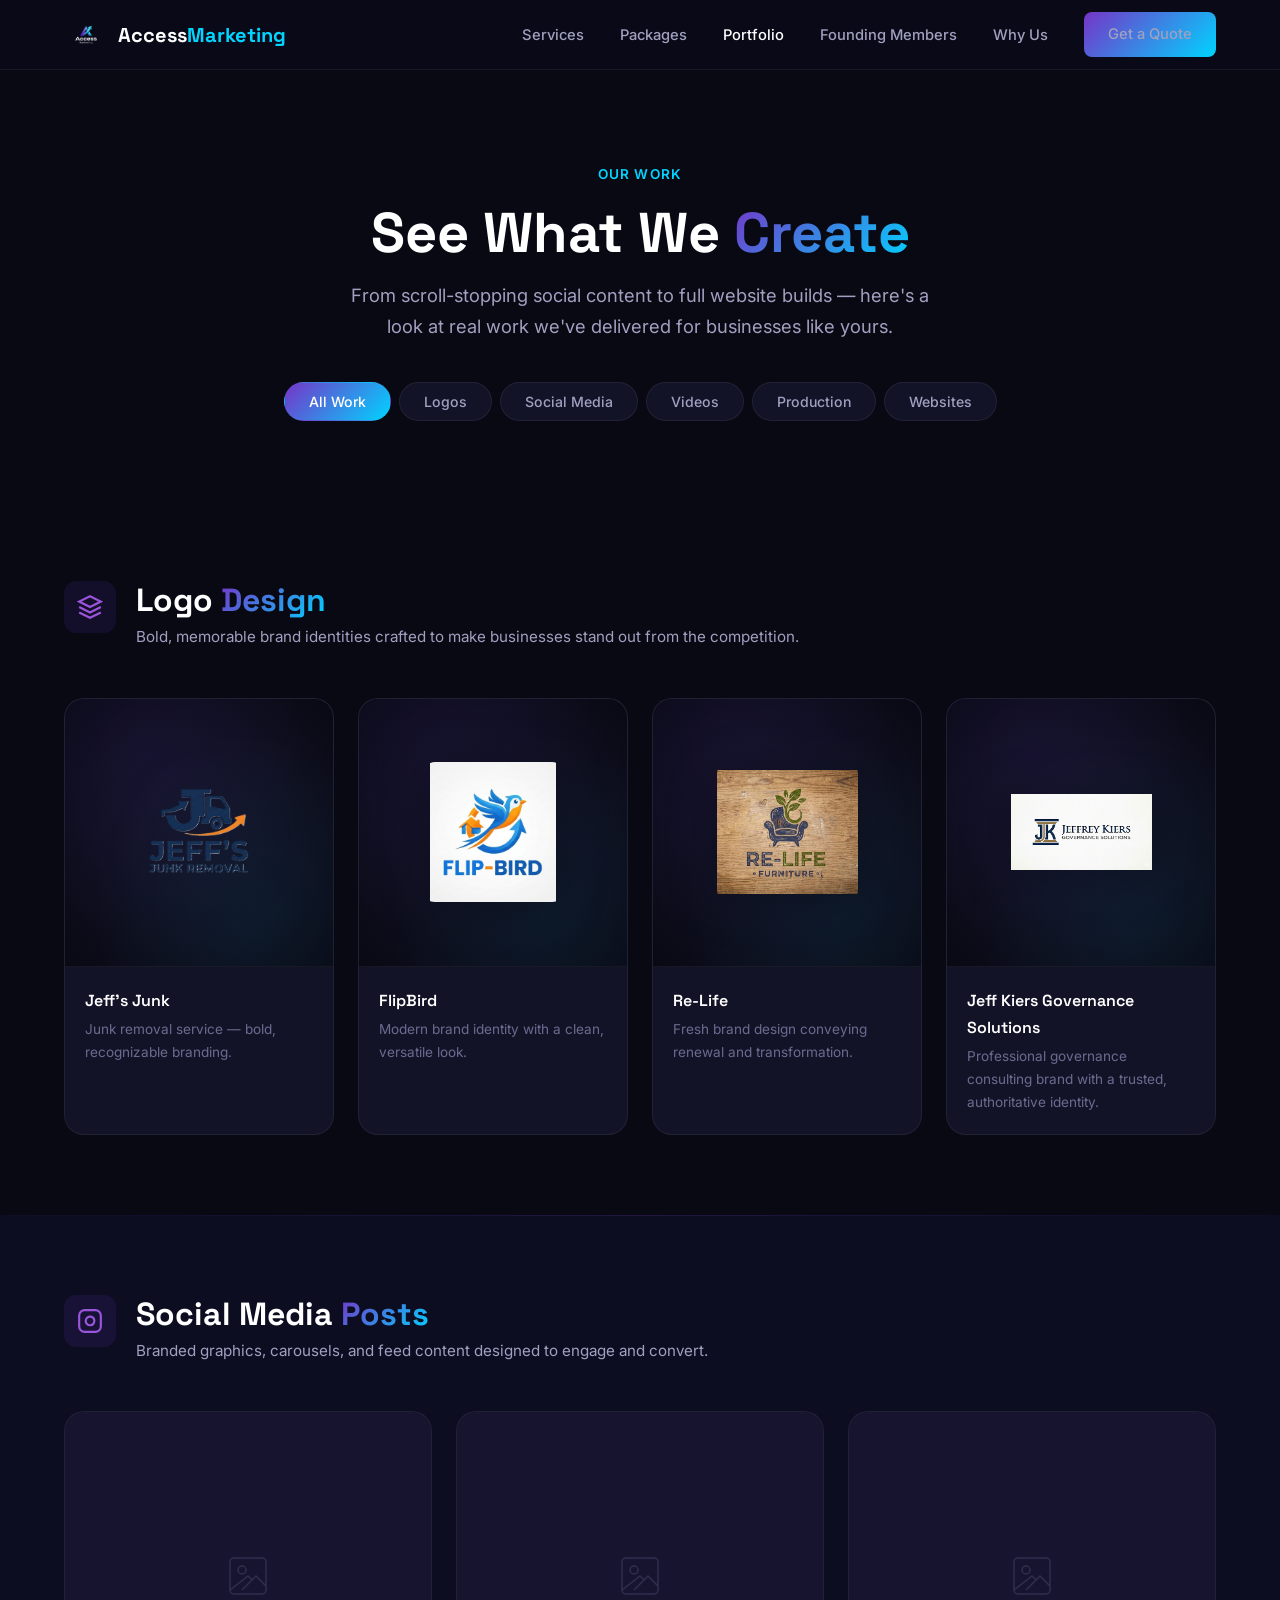
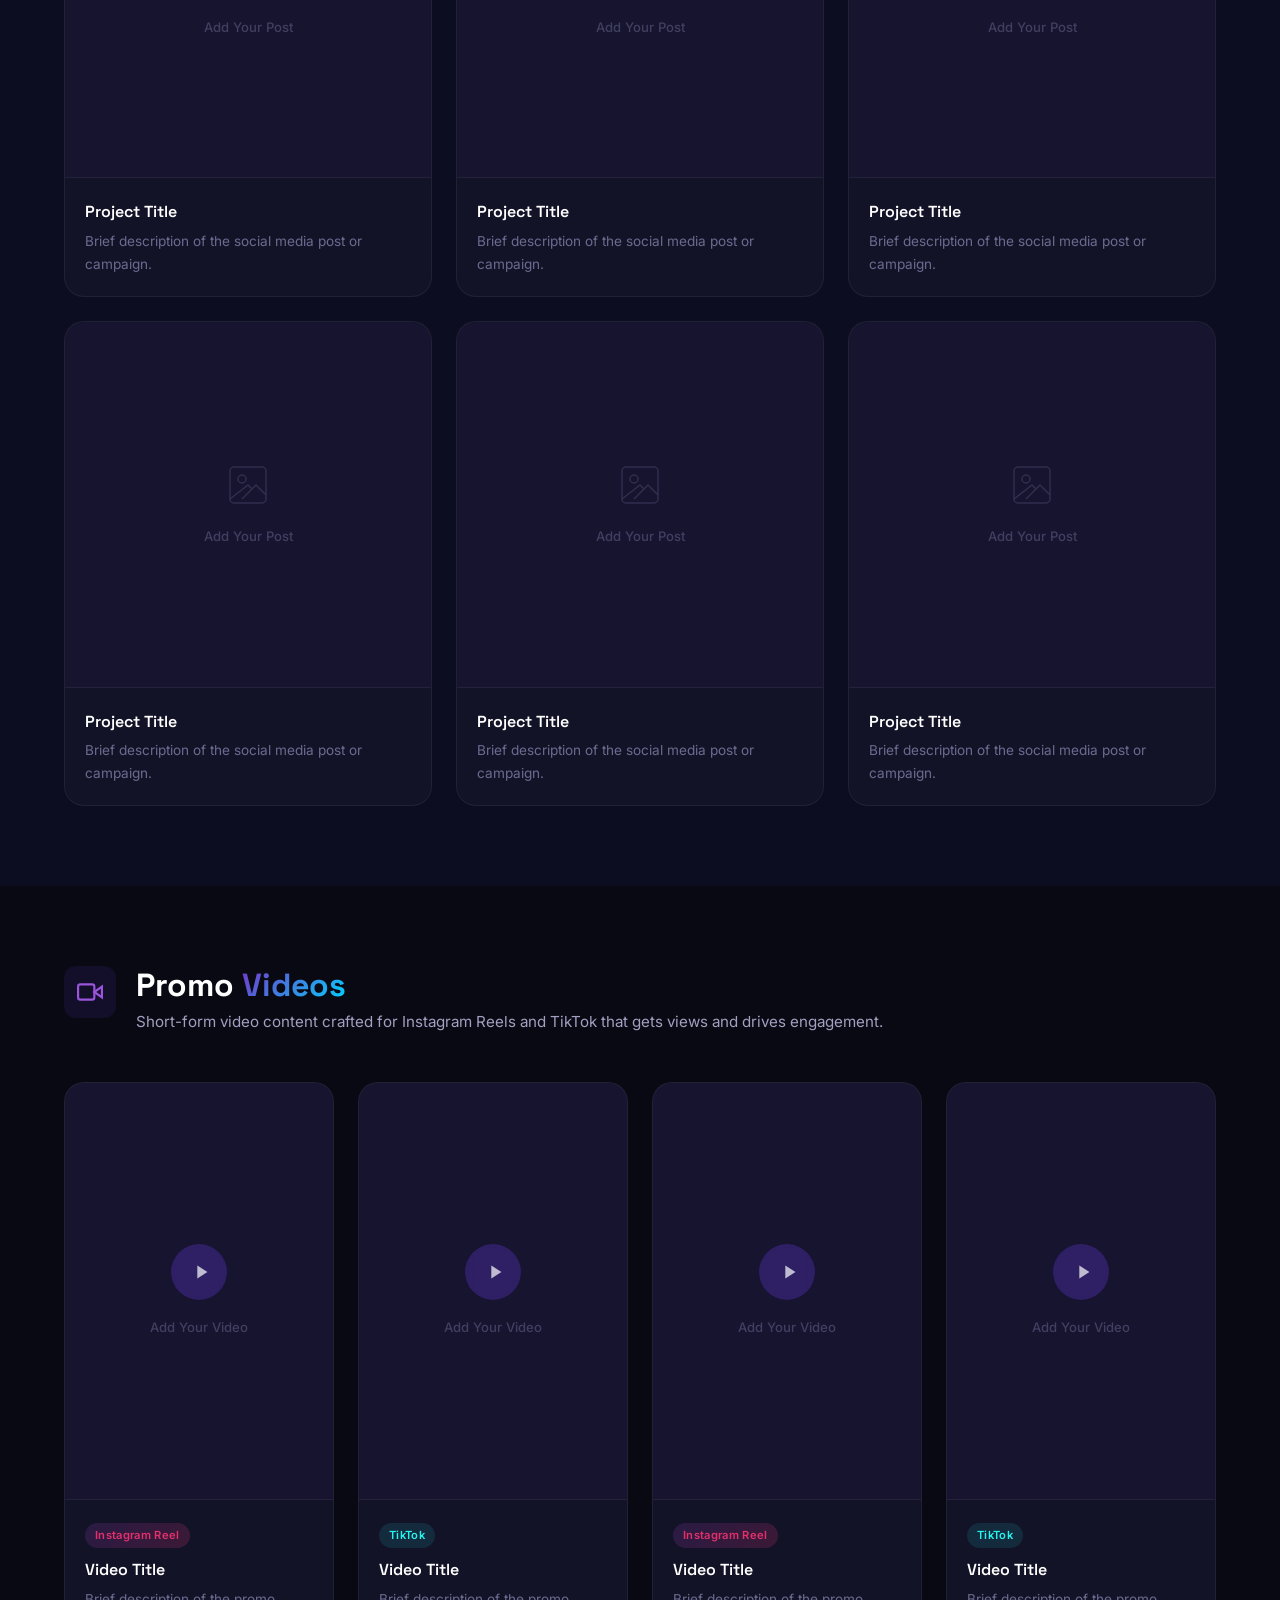
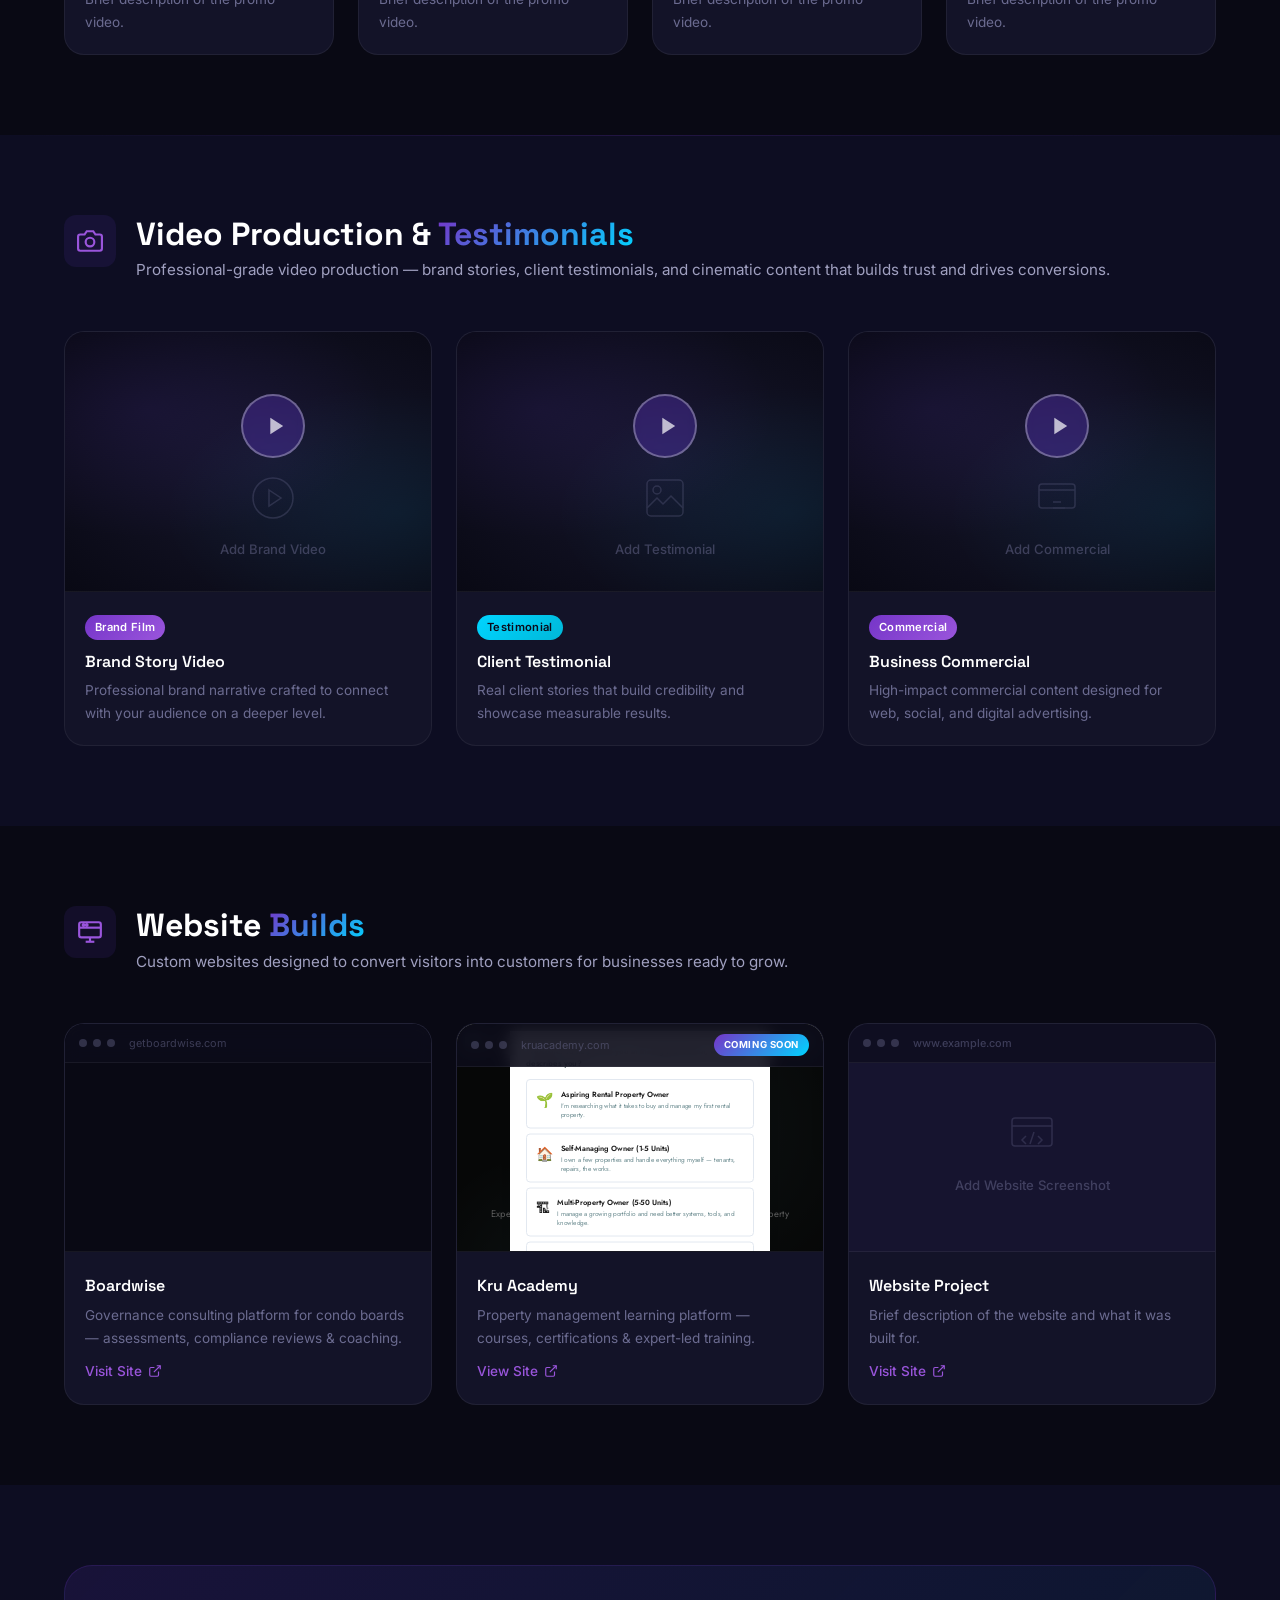
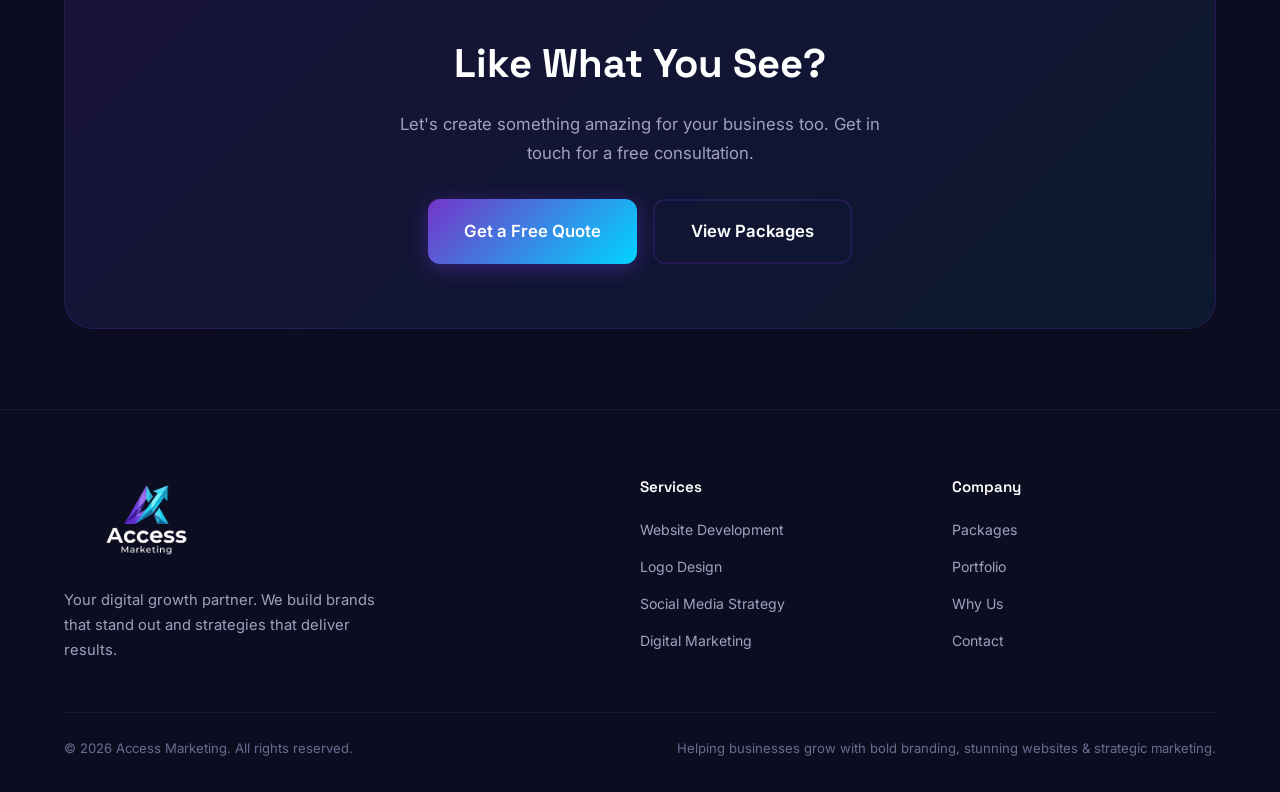
==== commit e0303927: "Add Founding Members exclusive landing page New founding-members.html: limited 5-spot offer for loca" ====
--- a/portfolio.html
+++ b/portfolio.html
@@ -22,6 +22,7 @@
         <li><a href="index.html#services">Services</a></li>
         <li><a href="index.html#packages">Packages</a></li>
         <li><a href="portfolio.html" style="color: var(--text-primary);">Portfolio</a></li>
+        <li><a href="founding-members.html">Founding Members</a></li>
         <li><a href="index.html#why-us">Why Us</a></li>
         <li><a href="index.html#contact" class="btn btn-nav">Get a Quote</a></li>
       </ul>
--- a/styles.css
+++ b/styles.css
@@ -259,115 +259,383 @@
   min-height: 100vh;
   display: flex;
   align-items: center;
-  justify-content: center;
   padding: 120px 0 80px;
   overflow: hidden;
 }
 
-.hero-bg-effects {
+/* Background */
+.hero-bg {
   position: absolute;
   inset: 0;
   pointer-events: none;
-}
-
-.hero-orb {
+  overflow: hidden;
+}
+
+.hero-glow {
   position: absolute;
+  width: 800px;
+  height: 800px;
   border-radius: 50%;
-  filter: blur(100px);
-  opacity: 0.4;
-}
-
-.hero-orb-1 {
-  width: 500px;
-  height: 500px;
-  background: var(--primary);
-  top: -10%;
-  right: -5%;
-  animation: float 8s ease-in-out infinite;
-}
-
-.hero-orb-2 {
-  width: 400px;
-  height: 400px;
-  background: var(--accent);
-  bottom: -10%;
-  left: -5%;
-  animation: float 10s ease-in-out infinite reverse;
-}
-
-.hero-orb-3 {
-  width: 300px;
-  height: 300px;
-  background: var(--accent-2);
-  top: 50%;
-  left: 50%;
-  transform: translate(-50%, -50%);
-  animation: float 12s ease-in-out infinite;
-  opacity: 0.2;
-}
-
-.hero-grid {
+  background: radial-gradient(circle, rgba(117, 53, 200, 0.16) 0%, transparent 65%);
+  top: -200px;
+  right: -150px;
+}
+
+.hero-dots {
   position: absolute;
   inset: 0;
-  background-image:
-    linear-gradient(rgba(108, 60, 225, 0.05) 1px, transparent 1px),
-    linear-gradient(90deg, rgba(108, 60, 225, 0.05) 1px, transparent 1px);
-  background-size: 60px 60px;
-  mask-image: radial-gradient(ellipse at center, black 30%, transparent 70%);
-  -webkit-mask-image: radial-gradient(ellipse at center, black 30%, transparent 70%);
-}
-
-@keyframes float {
-  0%, 100% { transform: translateY(0) scale(1); }
-  50% { transform: translateY(-30px) scale(1.05); }
-}
-
-.hero-content {
+  background-image: radial-gradient(circle, rgba(117, 53, 200, 0.22) 1px, transparent 1px);
+  background-size: 26px 26px;
+  mask-image: linear-gradient(to right, transparent 0%, black 25%, black 75%, transparent 100%);
+  -webkit-mask-image: linear-gradient(to right, transparent 0%, black 25%, black 75%, transparent 100%);
+  opacity: 0.55;
+}
+
+.hero-slash {
+  position: absolute;
+  top: 0;
+  right: 0;
+  width: 52%;
+  height: 100%;
+  background: linear-gradient(150deg, transparent 45%, rgba(117, 53, 200, 0.05) 100%);
+  border-left: 1px solid rgba(117, 53, 200, 0.07);
+}
+
+/* Split grid */
+.hero-split {
+  display: grid;
+  grid-template-columns: 55% 1fr;
+  gap: 48px;
+  align-items: center;
   position: relative;
-  text-align: center;
-  max-width: 800px;
-}
-
-.hero-badge {
-  display: inline-block;
-  padding: 8px 20px;
-  background: rgba(108, 60, 225, 0.15);
-  border: 1px solid rgba(108, 60, 225, 0.3);
-  border-radius: 50px;
-  font-size: 0.85rem;
+  z-index: 1;
+}
+
+/* LEFT */
+.hero-left {
+  display: flex;
+  flex-direction: column;
+  align-items: flex-start;
+}
+
+.hero-eyebrow {
+  display: flex;
+  align-items: center;
+  gap: 10px;
+  font-size: 0.72rem;
+  font-weight: 600;
+  letter-spacing: 0.14em;
+  text-transform: uppercase;
+  color: var(--text-muted);
+  margin-bottom: 28px;
+  animation: fadeInUp 0.7s ease both;
+}
+
+.eyebrow-dot {
+  width: 8px;
+  height: 8px;
+  border-radius: 50%;
+  background: var(--accent);
+  box-shadow: 0 0 14px var(--accent);
+  flex-shrink: 0;
+  animation: dotPulse 2.5s ease-in-out infinite;
+}
+
+@keyframes dotPulse {
+  0%, 100% { box-shadow: 0 0 14px var(--accent); opacity: 1; }
+  50% { box-shadow: 0 0 6px var(--accent); opacity: 0.65; }
+}
+
+.hero-headline {
+  font-family: var(--font-display);
+  font-weight: 800;
+  line-height: 1.05;
+  letter-spacing: -0.02em;
+  margin-bottom: 28px;
+  animation: fadeInUp 0.7s ease 0.1s both;
+}
+
+.hl-1, .hl-2, .hl-3 {
+  display: block;
+}
+
+.hl-1 {
+  font-size: clamp(2.6rem, 4.8vw, 4.4rem);
+  color: var(--text-primary);
+  font-weight: 700;
+}
+
+.hl-2 {
+  font-size: clamp(2.6rem, 4.8vw, 4.4rem);
+  color: var(--text-primary);
+  font-weight: 800;
+}
+
+.hl-3 {
+  font-size: clamp(2.8rem, 5.2vw, 4.8rem);
+  font-weight: 900;
+  letter-spacing: -0.03em;
+}
+
+.hero-sub {
+  font-size: clamp(0.95rem, 1.6vw, 1.1rem);
+  color: var(--text-secondary);
+  max-width: 480px;
+  line-height: 1.75;
+  margin-bottom: 36px;
+  animation: fadeInUp 0.7s ease 0.2s both;
+}
+
+.hero-actions {
+  display: flex;
+  gap: 14px;
+  flex-wrap: wrap;
+  margin-bottom: 48px;
+  animation: fadeInUp 0.7s ease 0.3s both;
+}
+
+/* Proof stats */
+.hero-proof {
+  display: flex;
+  align-items: center;
+  gap: 24px;
+  animation: fadeInUp 0.7s ease 0.4s both;
+}
+
+.proof-item {
+  display: flex;
+  flex-direction: column;
+  gap: 3px;
+}
+
+.proof-item strong {
+  font-size: 1.3rem;
+  font-weight: 800;
+  font-family: var(--font-display);
+  color: var(--text-primary);
+  line-height: 1;
+}
+
+.proof-item span {
+  font-size: 0.7rem;
+  color: var(--text-muted);
   font-weight: 500;
-  color: var(--primary-light);
-  margin-bottom: 24px;
-  animation: fadeInUp 0.8s ease;
-}
-
-.hero h1 {
+  text-transform: uppercase;
+  letter-spacing: 0.06em;
+}
+
+.proof-divider {
+  width: 1px;
+  height: 34px;
+  background: var(--border-light);
+  flex-shrink: 0;
+}
+
+/* RIGHT — Cards */
+.hero-right {
+  position: relative;
+  display: flex;
+  justify-content: center;
+  align-items: center;
+  animation: fadeInUp 0.7s ease 0.25s both;
+}
+
+.hero-cards {
+  position: relative;
+  width: 100%;
+  max-width: 360px;
+  margin: 30px 0;
+}
+
+/* Main dashboard card */
+.hc-main {
+  background: rgba(19, 19, 40, 0.92);
+  backdrop-filter: blur(24px);
+  -webkit-backdrop-filter: blur(24px);
+  border: 1px solid rgba(117, 53, 200, 0.28);
+  border-radius: var(--radius-xl);
+  overflow: hidden;
+  box-shadow: 0 24px 80px rgba(0, 0, 0, 0.55), 0 0 0 1px rgba(255,255,255,0.03);
+}
+
+.hc-header {
+  display: flex;
+  align-items: center;
+  gap: 10px;
+  padding: 13px 16px;
+  border-bottom: 1px solid rgba(255,255,255,0.05);
+  background: rgba(255,255,255,0.025);
+}
+
+.hc-dots {
+  display: flex;
+  gap: 5px;
+}
+
+.hc-dots span {
+  width: 9px;
+  height: 9px;
+  border-radius: 50%;
+}
+
+.hc-dots span:nth-child(1) { background: rgba(255, 95, 87, 0.8); }
+.hc-dots span:nth-child(2) { background: rgba(255, 189, 46, 0.8); }
+.hc-dots span:nth-child(3) { background: rgba(39, 201, 63, 0.8); }
+
+.hc-label {
+  font-size: 0.75rem;
+  font-weight: 600;
+  color: var(--text-secondary);
+  flex: 1;
+}
+
+.hc-live {
+  display: flex;
+  align-items: center;
+  gap: 5px;
+  font-size: 0.7rem;
+  font-weight: 600;
+  color: #4ade80;
+}
+
+.hc-live span {
+  width: 6px;
+  height: 6px;
+  border-radius: 50%;
+  background: #4ade80;
+  animation: dotPulse 2s ease infinite;
+}
+
+.hc-body {
+  padding: 18px 16px;
+  display: flex;
+  flex-direction: column;
+  gap: 14px;
+}
+
+.hc-metric {
+  display: flex;
+  flex-direction: column;
+  gap: 6px;
+}
+
+.hc-metric-info {
+  display: flex;
+  justify-content: space-between;
+  align-items: center;
+}
+
+.hc-metric-name {
+  font-size: 0.78rem;
+  color: var(--text-secondary);
+}
+
+.hc-metric-val {
+  font-size: 0.82rem;
+  font-weight: 700;
+  color: var(--accent);
+}
+
+.hc-bar {
+  height: 5px;
+  background: rgba(255,255,255,0.07);
+  border-radius: 999px;
+  overflow: hidden;
+}
+
+.hc-bar-fill {
+  height: 100%;
+  width: var(--w);
+  background: var(--gradient-primary);
+  border-radius: 999px;
+}
+
+.hc-sparkline {
+  height: 52px;
+  margin-top: 2px;
+  opacity: 0.75;
+}
+
+.hc-sparkline svg {
+  width: 100%;
+  height: 100%;
+}
+
+/* Floating mini-cards */
+.hc-float {
+  position: absolute;
+  background: rgba(13, 13, 34, 0.96);
+  backdrop-filter: blur(20px);
+  -webkit-backdrop-filter: blur(20px);
+  border: 1px solid rgba(117, 53, 200, 0.35);
+  border-radius: var(--radius-lg);
+  padding: 11px 15px;
+  box-shadow: 0 12px 40px rgba(0,0,0,0.5), 0 0 0 1px rgba(255,255,255,0.03);
+  display: flex;
+  align-items: center;
+  gap: 10px;
+  white-space: nowrap;
+  z-index: 10;
+}
+
+.hc-float-spots {
+  top: -22px;
+  right: -24px;
+  animation: cardFloat 4s ease-in-out infinite;
+}
+
+.hc-float-icon {
+  font-size: 1.1rem;
+}
+
+.hc-float strong {
+  display: block;
+  font-size: 0.8rem;
+  font-weight: 700;
+  color: var(--text-primary);
+  line-height: 1.2;
+}
+
+.hc-float span {
+  display: block;
+  font-size: 0.68rem;
+  color: var(--text-muted);
+}
+
+.hc-float-price {
+  bottom: -22px;
+  left: -24px;
+  flex-direction: column;
+  align-items: flex-start;
+  gap: 1px;
+  animation: cardFloat 5s ease-in-out infinite reverse;
+}
+
+.hc-price-from {
+  font-size: 0.65rem;
+  color: var(--text-muted);
+  font-weight: 500;
+  text-transform: uppercase;
+  letter-spacing: 0.08em;
+}
+
+.hc-price-num {
+  font-size: 1.5rem;
+  font-weight: 900;
   font-family: var(--font-display);
-  font-size: clamp(2.5rem, 6vw, 4.5rem);
-  font-weight: 800;
-  line-height: 1.1;
-  margin-bottom: 24px;
-  animation: fadeInUp 0.8s ease 0.1s both;
-}
-
-.hero-sub {
-  font-size: clamp(1rem, 2vw, 1.2rem);
-  color: var(--text-secondary);
-  max-width: 600px;
-  margin: 0 auto 40px;
-  animation: fadeInUp 0.8s ease 0.2s both;
-}
-
-.hero-actions {
-  display: flex;
-  gap: 16px;
-  justify-content: center;
-  flex-wrap: wrap;
-  margin-bottom: 60px;
-  animation: fadeInUp 0.8s ease 0.3s both;
-}
-
-
+  background: var(--gradient-primary);
+  -webkit-background-clip: text;
+  -webkit-text-fill-color: transparent;
+  background-clip: text;
+  line-height: 1;
+}
+
+@keyframes cardFloat {
+  0%, 100% { transform: translateY(0px); }
+  50% { transform: translateY(-9px); }
+}
+
+/* Scroll indicator */
 .hero-scroll {
   position: absolute;
   bottom: 32px;
@@ -392,6 +660,75 @@
 @keyframes fadeInUp {
   from { opacity: 0; transform: translateY(24px); }
   to { opacity: 1; transform: translateY(0); }
+}
+
+/* Hero responsive */
+@media (max-width: 960px) {
+  .hero-split {
+    grid-template-columns: 1fr;
+    gap: 48px;
+    text-align: center;
+  }
+
+  .hero-left {
+    align-items: center;
+    order: 1;
+  }
+
+  .hero-right {
+    order: 2;
+  }
+
+  .hero-sub {
+    margin-left: auto;
+    margin-right: auto;
+  }
+
+  .hero-proof {
+    justify-content: center;
+  }
+
+  .hero-actions {
+    justify-content: center;
+  }
+
+  .hero-cards {
+    max-width: 340px;
+    margin: 30px auto;
+  }
+
+  .hero-slash {
+    display: none;
+  }
+}
+
+@media (max-width: 480px) {
+  .hl-1, .hl-2 {
+    font-size: clamp(2rem, 9vw, 2.8rem);
+  }
+
+  .hl-3 {
+    font-size: clamp(2.2rem, 9.5vw, 3rem);
+  }
+
+  .hero-actions {
+    flex-direction: column;
+    align-items: center;
+    width: 100%;
+  }
+
+  .hero-actions .btn {
+    width: 100%;
+    max-width: 300px;
+  }
+
+  .hc-float-spots {
+    right: -12px;
+  }
+
+  .hc-float-price {
+    left: -12px;
+  }
 }
 
 /* ===== SERVICES ===== */
@@ -1688,6 +2025,135 @@
   transform: translateY(0);
 }
 
+/* ===== PREMIUM VIDEO PRODUCTION ===== */
+.video-production {
+  padding: 64px 0;
+  background: var(--bg-dark);
+}
+
+.premium-tag {
+  background: linear-gradient(135deg, #9B55DC, #00D4FF) !important;
+  -webkit-background-clip: text !important;
+  -webkit-text-fill-color: transparent !important;
+  background-clip: text !important;
+  border: 1px solid rgba(155, 85, 220, 0.3) !important;
+  background-color: transparent !important;
+  padding: 4px 16px;
+  border-radius: 50px;
+  display: inline-block;
+}
+
+.service-card.premium-video {
+  border-color: rgba(155, 85, 220, 0.4);
+  background: linear-gradient(135deg, rgba(117, 53, 200, 0.12), rgba(0, 212, 255, 0.04));
+}
+
+.premium-badge {
+  background: linear-gradient(135deg, #9B55DC, #00D4FF) !important;
+}
+
+.service-link {
+  display: inline-block;
+  margin-top: 16px;
+  color: var(--accent);
+  font-size: 0.875rem;
+  font-weight: 600;
+  text-decoration: none;
+  transition: var(--transition);
+}
+
+.service-link:hover { color: var(--primary-light); }
+
+/* Spotlight card */
+.video-spotlight {
+  display: grid;
+  grid-template-columns: 1fr auto;
+  gap: 48px;
+  align-items: center;
+  background: linear-gradient(135deg, rgba(117, 53, 200, 0.1), rgba(0, 212, 255, 0.05));
+  border: 1px solid rgba(117, 53, 200, 0.25);
+  border-radius: var(--radius-xl);
+  padding: 48px;
+}
+
+.video-spotlight-left .section-tag {
+  margin-bottom: 16px;
+  display: inline-block;
+}
+
+.video-spotlight-left h2 {
+  font-size: clamp(1.5rem, 3vw, 2.2rem);
+  margin-bottom: 14px;
+}
+
+.video-spotlight-left p {
+  color: var(--text-secondary);
+  line-height: 1.7;
+  margin-bottom: 24px;
+  max-width: 520px;
+  font-size: 0.95rem;
+}
+
+.video-format-pills {
+  display: flex;
+  flex-wrap: wrap;
+  gap: 10px;
+  margin-bottom: 28px;
+}
+
+.video-pill {
+  font-size: 0.8rem;
+  font-weight: 600;
+  padding: 6px 14px;
+  border-radius: 50px;
+  background: rgba(117, 53, 200, 0.15);
+  border: 1px solid rgba(117, 53, 200, 0.3);
+  color: var(--text-secondary);
+}
+
+.video-spotlight-right {
+  display: flex;
+  flex-direction: column;
+  align-items: center;
+  gap: 28px;
+}
+
+.video-spotlight-icon {
+  width: 100px;
+  height: 100px;
+  background: rgba(117, 53, 200, 0.12);
+  border-radius: var(--radius-lg);
+  display: flex;
+  align-items: center;
+  justify-content: center;
+  color: var(--accent);
+}
+
+.video-spotlight-icon svg { width: 56px; height: 56px; }
+
+.video-spotlight-stats {
+  display: flex;
+  flex-direction: column;
+  gap: 12px;
+  text-align: center;
+}
+
+.video-stat span {
+  display: block;
+  font-size: 1.3rem;
+  font-weight: 800;
+  background: var(--gradient-primary);
+  -webkit-background-clip: text;
+  -webkit-text-fill-color: transparent;
+  background-clip: text;
+}
+
+.video-stat p {
+  font-size: 0.75rem;
+  color: var(--text-muted);
+  margin: 0;
+}
+
 /* ===== RESPONSIVE ===== */
 @media (max-width: 1024px) {
   .video-banner-content {
@@ -1709,6 +2175,17 @@
 
   .footer-content {
     grid-template-columns: 1fr 1fr;
+  }
+}
+
+@media (max-width: 1024px) {
+  .video-spotlight {
+    grid-template-columns: 1fr;
+  }
+
+  .video-spotlight-right {
+    flex-direction: row;
+    justify-content: center;
   }
 }
 
@@ -1806,17 +2283,6 @@
 }
 
 @media (max-width: 480px) {
-  .hero-actions {
-    flex-direction: column;
-    align-items: center;
-  }
-
-  .hero-actions .btn {
-    width: 100%;
-    max-width: 280px;
-  }
-
-
   .video-mockups {
     gap: 12px;
   }
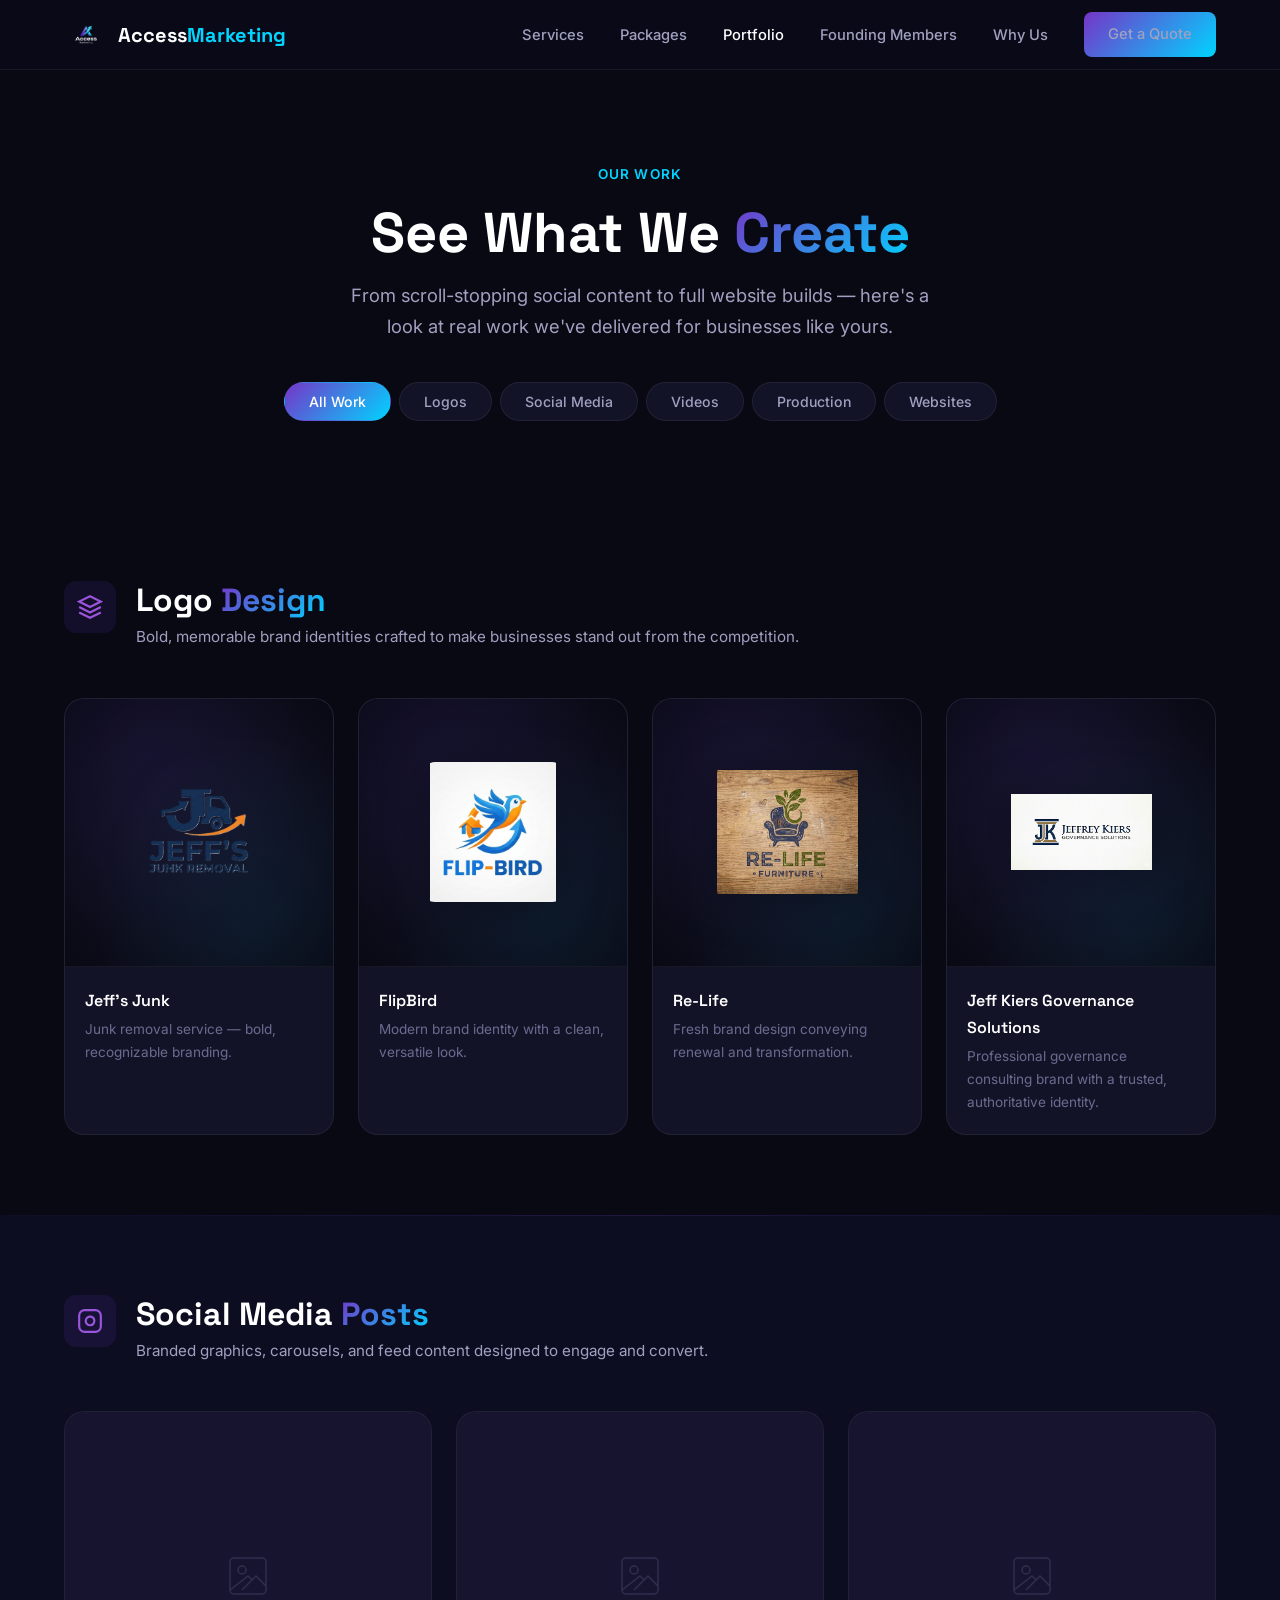
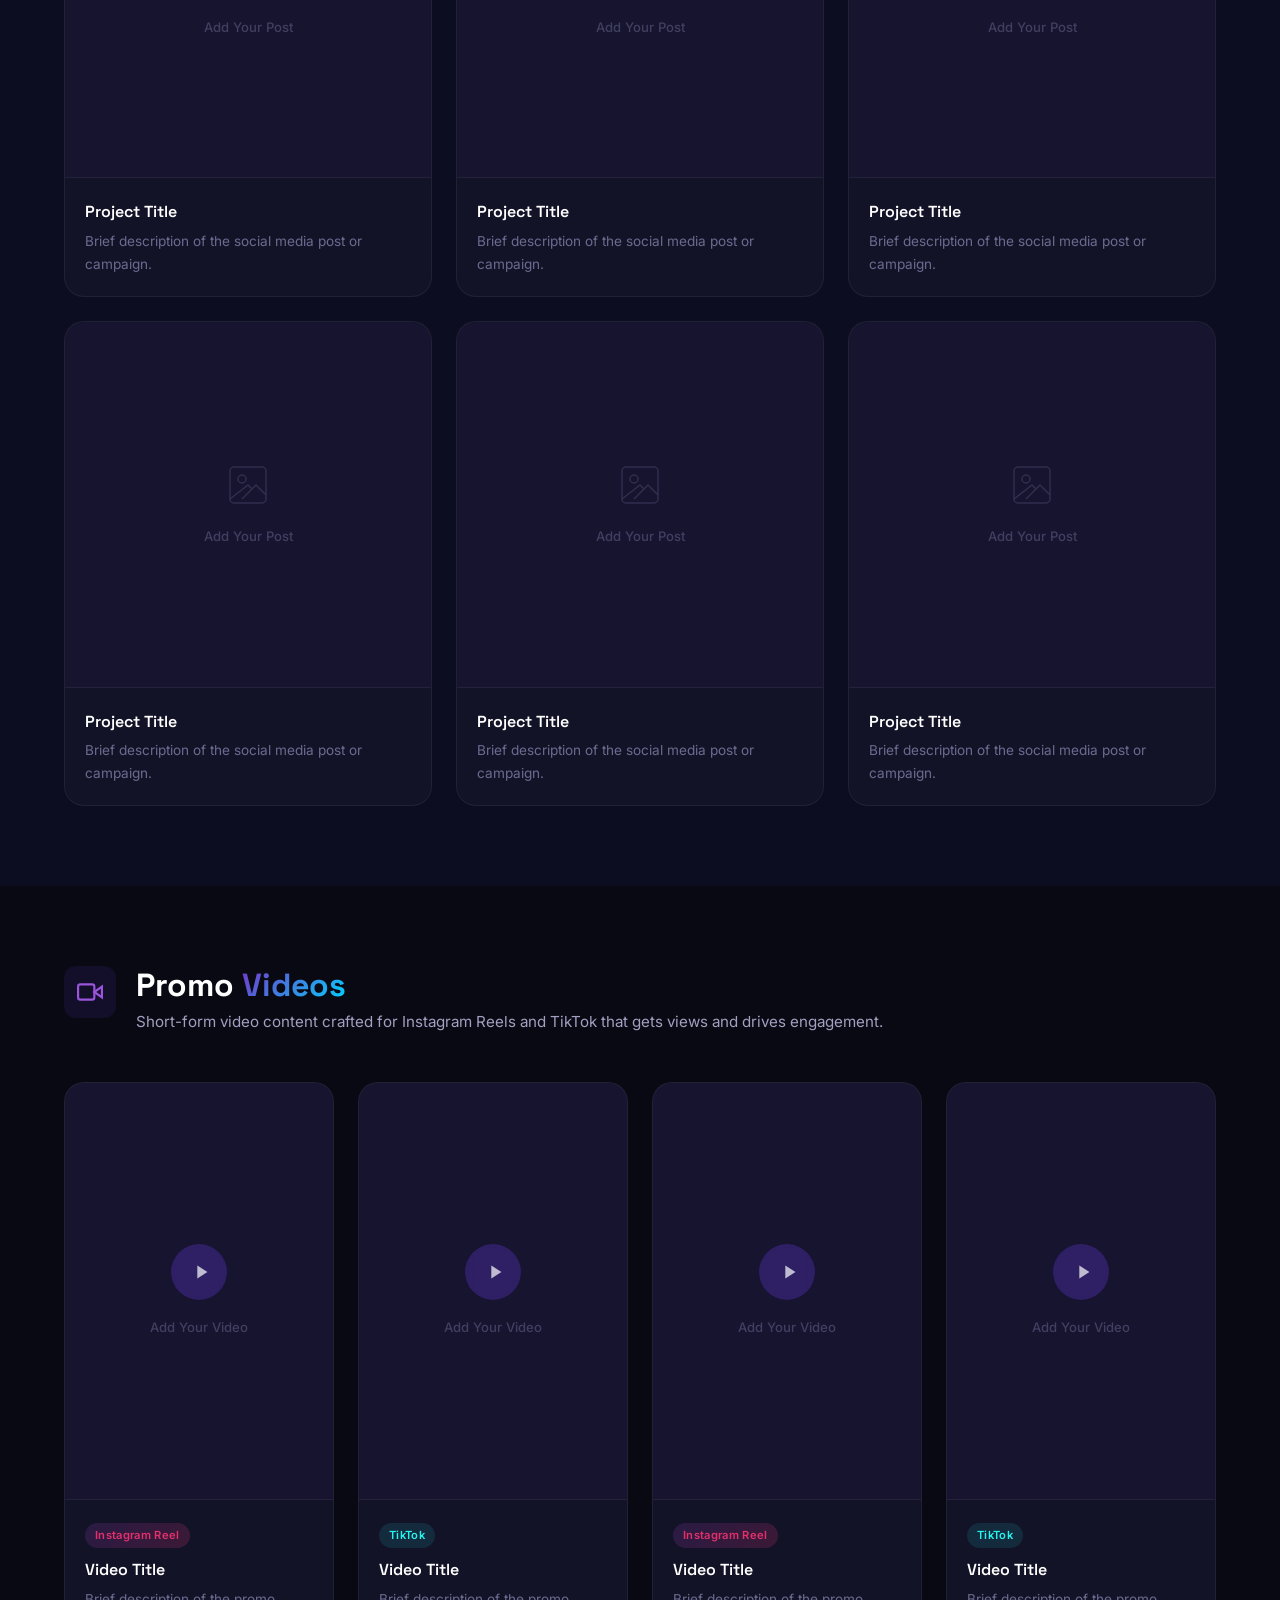
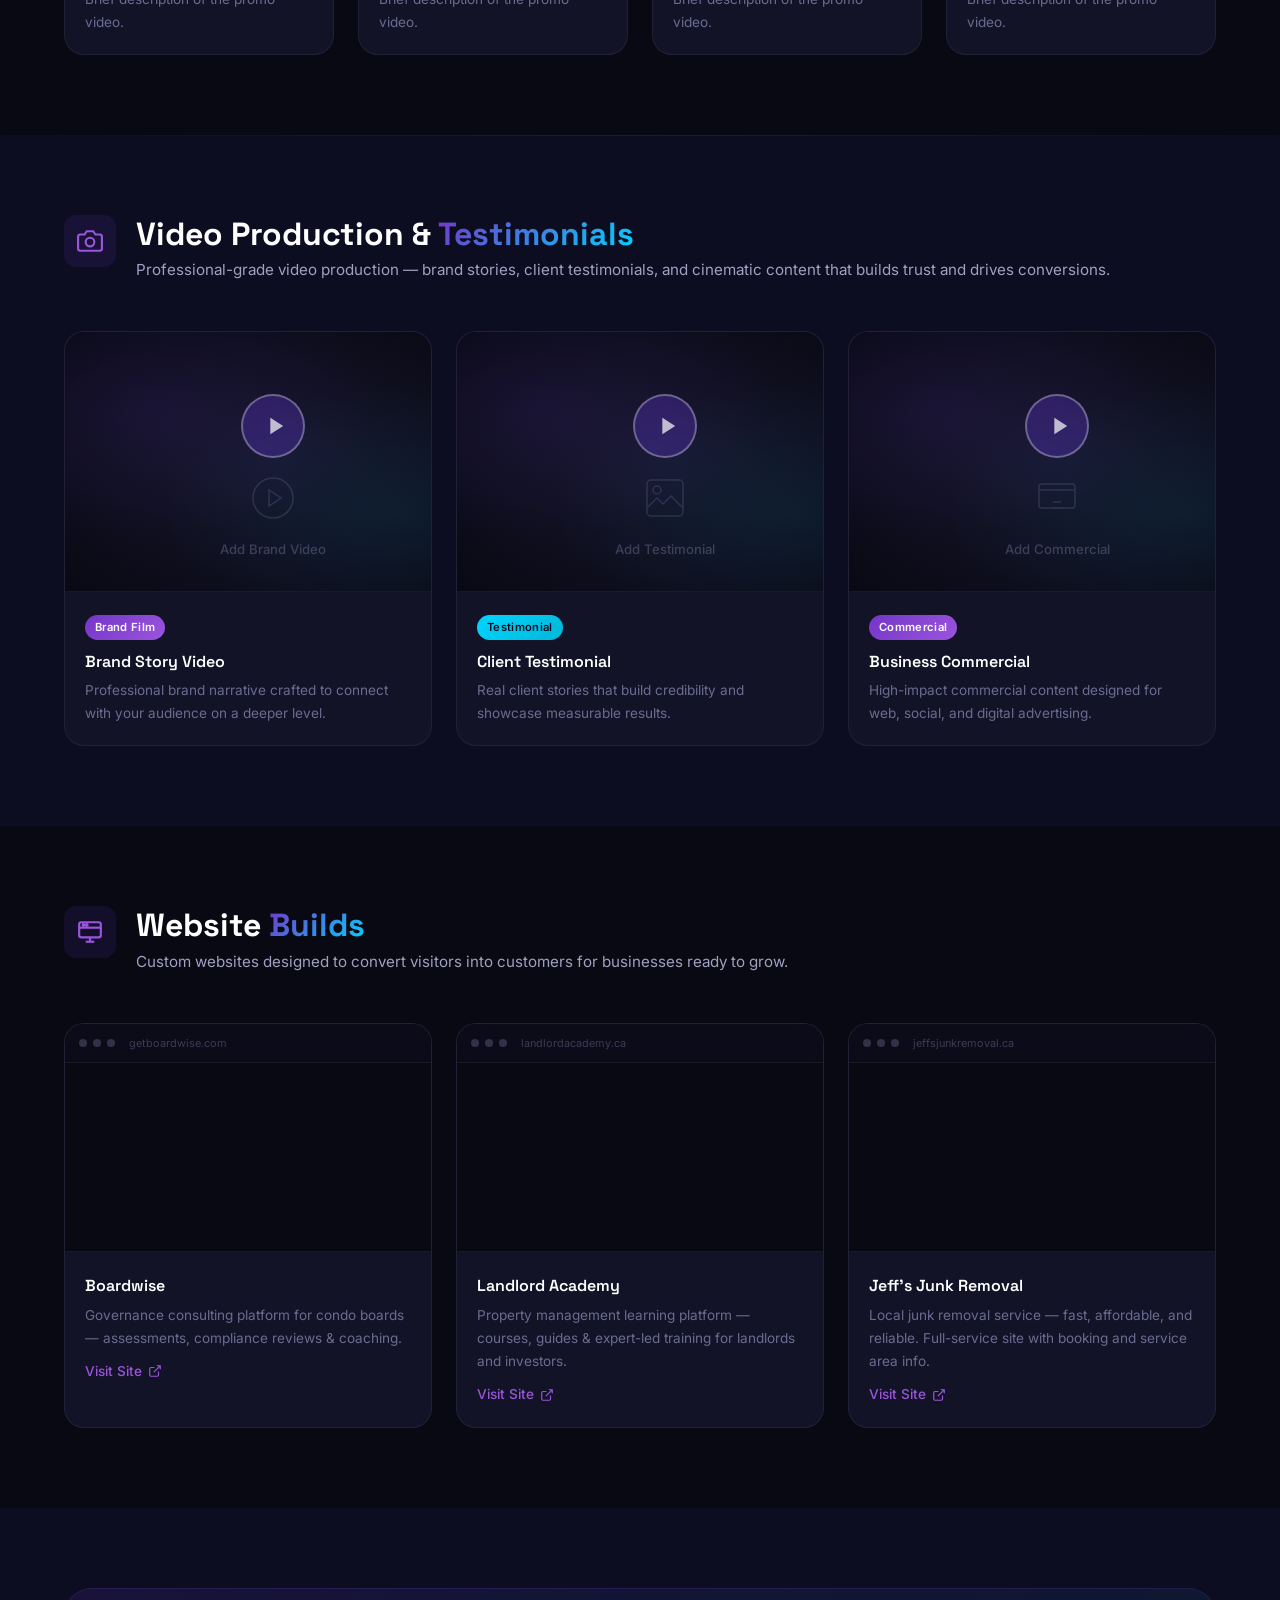
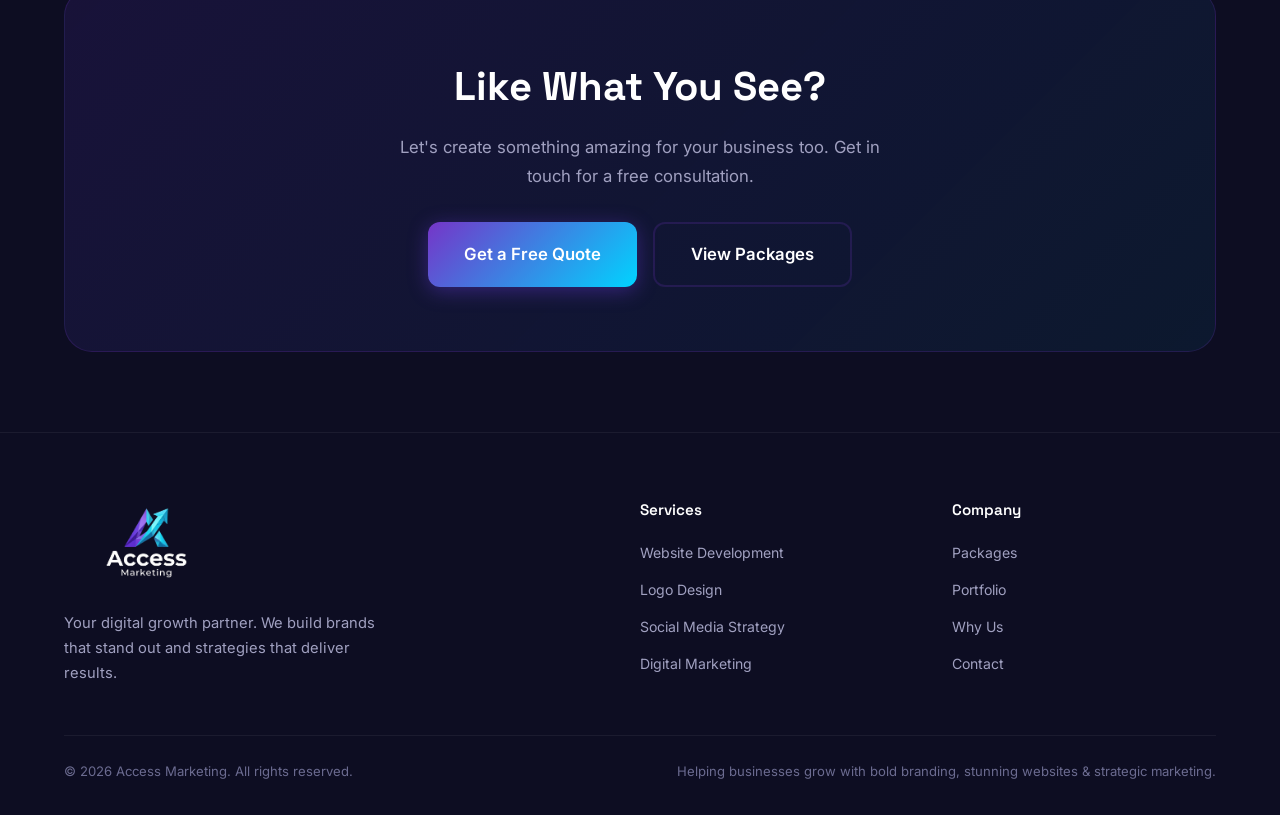
==== commit 8d9341e5: "Update portfolio website section Replace Kru Academy with Landlord Academy (landlordacademy.ca) and " ====
--- a/portfolio.html
+++ b/portfolio.html
@@ -378,44 +378,44 @@
             </a>
           </div>
         </div>
-        <!-- Kru Academy -->
+        <!-- Landlord Academy -->
         <div class="portfolio-item website-item" data-aos>
-          <a href="kruacademy-preview.html" target="_blank" class="website-preview-link">
+          <a href="https://landlordacademy.ca" target="_blank" rel="noopener" class="website-preview-link">
             <div class="website-live-preview landscape">
               <div class="browser-mockup-bar">
                 <span class="dot"></span>
                 <span class="dot"></span>
                 <span class="dot"></span>
-                <span class="url-bar">kruacademy.com</span>
-                <span class="coming-soon-badge">Coming Soon</span>
+                <span class="url-bar">landlordacademy.ca</span>
               </div>
-              <iframe src="kruacademy-preview.html" title="Kru Academy" loading="lazy" class="website-iframe"></iframe>
+              <iframe src="https://landlordacademy.ca" title="Landlord Academy" loading="lazy" class="website-iframe"></iframe>
             </div>
           </a>
           <div class="portfolio-caption">
-            <h4>Kru Academy</h4>
-            <p>Property management learning platform — courses, certifications & expert-led training.</p>
-            <a href="kruacademy-preview.html" target="_blank" class="portfolio-link">View Site
+            <h4>Landlord Academy</h4>
+            <p>Property management learning platform — courses, guides & expert-led training for landlords and investors.</p>
+            <a href="https://landlordacademy.ca" target="_blank" rel="noopener" class="portfolio-link">Visit Site
               <svg viewBox="0 0 24 24" fill="none" stroke="currentColor" stroke-width="2" width="14" height="14"><path d="M18 13v6a2 2 0 01-2 2H5a2 2 0 01-2-2V8a2 2 0 012-2h6"/><polyline points="15 3 21 3 21 9"/><line x1="10" y1="14" x2="21" y2="3"/></svg>
             </a>
           </div>
         </div>
-        <!-- Website Placeholder 3 -->
+        <!-- Jeff's Junk Removal -->
         <div class="portfolio-item website-item" data-aos>
-          <div class="portfolio-placeholder landscape">
-            <div class="browser-mockup-bar">
-              <span class="dot"></span>
-              <span class="dot"></span>
-              <span class="dot"></span>
-              <span class="url-bar">www.example.com</span>
-            </div>
-            <svg viewBox="0 0 48 48" fill="none" stroke="currentColor" stroke-width="1.5"><rect x="4" y="8" width="40" height="28" rx="3"/><path d="M4 16h40"/><path d="M18 26l-4 4 4 4M30 26l4 4-4 4M22 34l4-12"/></svg>
-            <span>Add Website Screenshot</span>
-          </div>
-          <div class="portfolio-caption">
-            <h4>Website Project</h4>
-            <p>Brief description of the website and what it was built for.</p>
-            <a href="#" class="portfolio-link">Visit Site
+          <a href="https://jeffsjunkremoval.ca" target="_blank" rel="noopener" class="website-preview-link">
+            <div class="website-live-preview landscape">
+              <div class="browser-mockup-bar">
+                <span class="dot"></span>
+                <span class="dot"></span>
+                <span class="dot"></span>
+                <span class="url-bar">jeffsjunkremoval.ca</span>
+              </div>
+              <iframe src="https://jeffsjunkremoval.ca" title="Jeff's Junk Removal" loading="lazy" class="website-iframe"></iframe>
+            </div>
+          </a>
+          <div class="portfolio-caption">
+            <h4>Jeff's Junk Removal</h4>
+            <p>Local junk removal service — fast, affordable, and reliable. Full-service site with booking and service area info.</p>
+            <a href="https://jeffsjunkremoval.ca" target="_blank" rel="noopener" class="portfolio-link">Visit Site
               <svg viewBox="0 0 24 24" fill="none" stroke="currentColor" stroke-width="2" width="14" height="14"><path d="M18 13v6a2 2 0 01-2 2H5a2 2 0 01-2-2V8a2 2 0 012-2h6"/><polyline points="15 3 21 3 21 9"/><line x1="10" y1="14" x2="21" y2="3"/></svg>
             </a>
           </div>
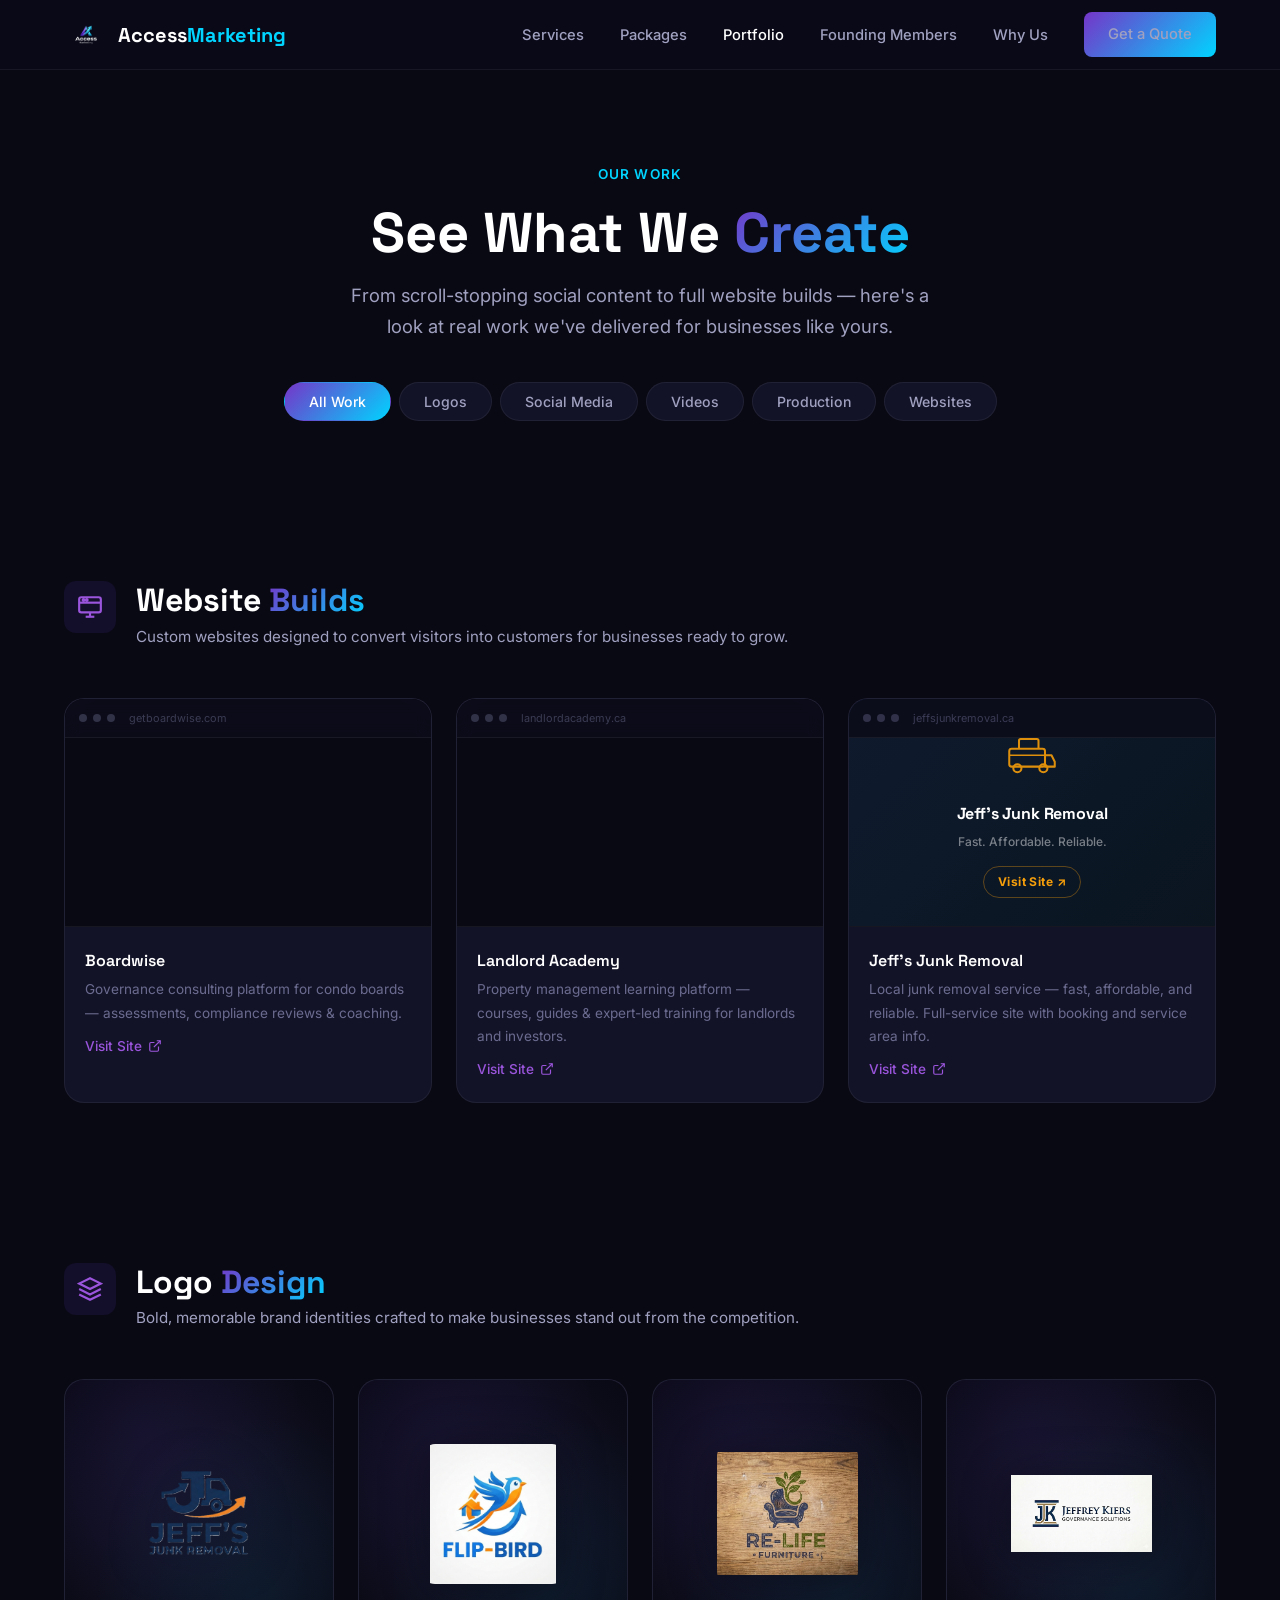
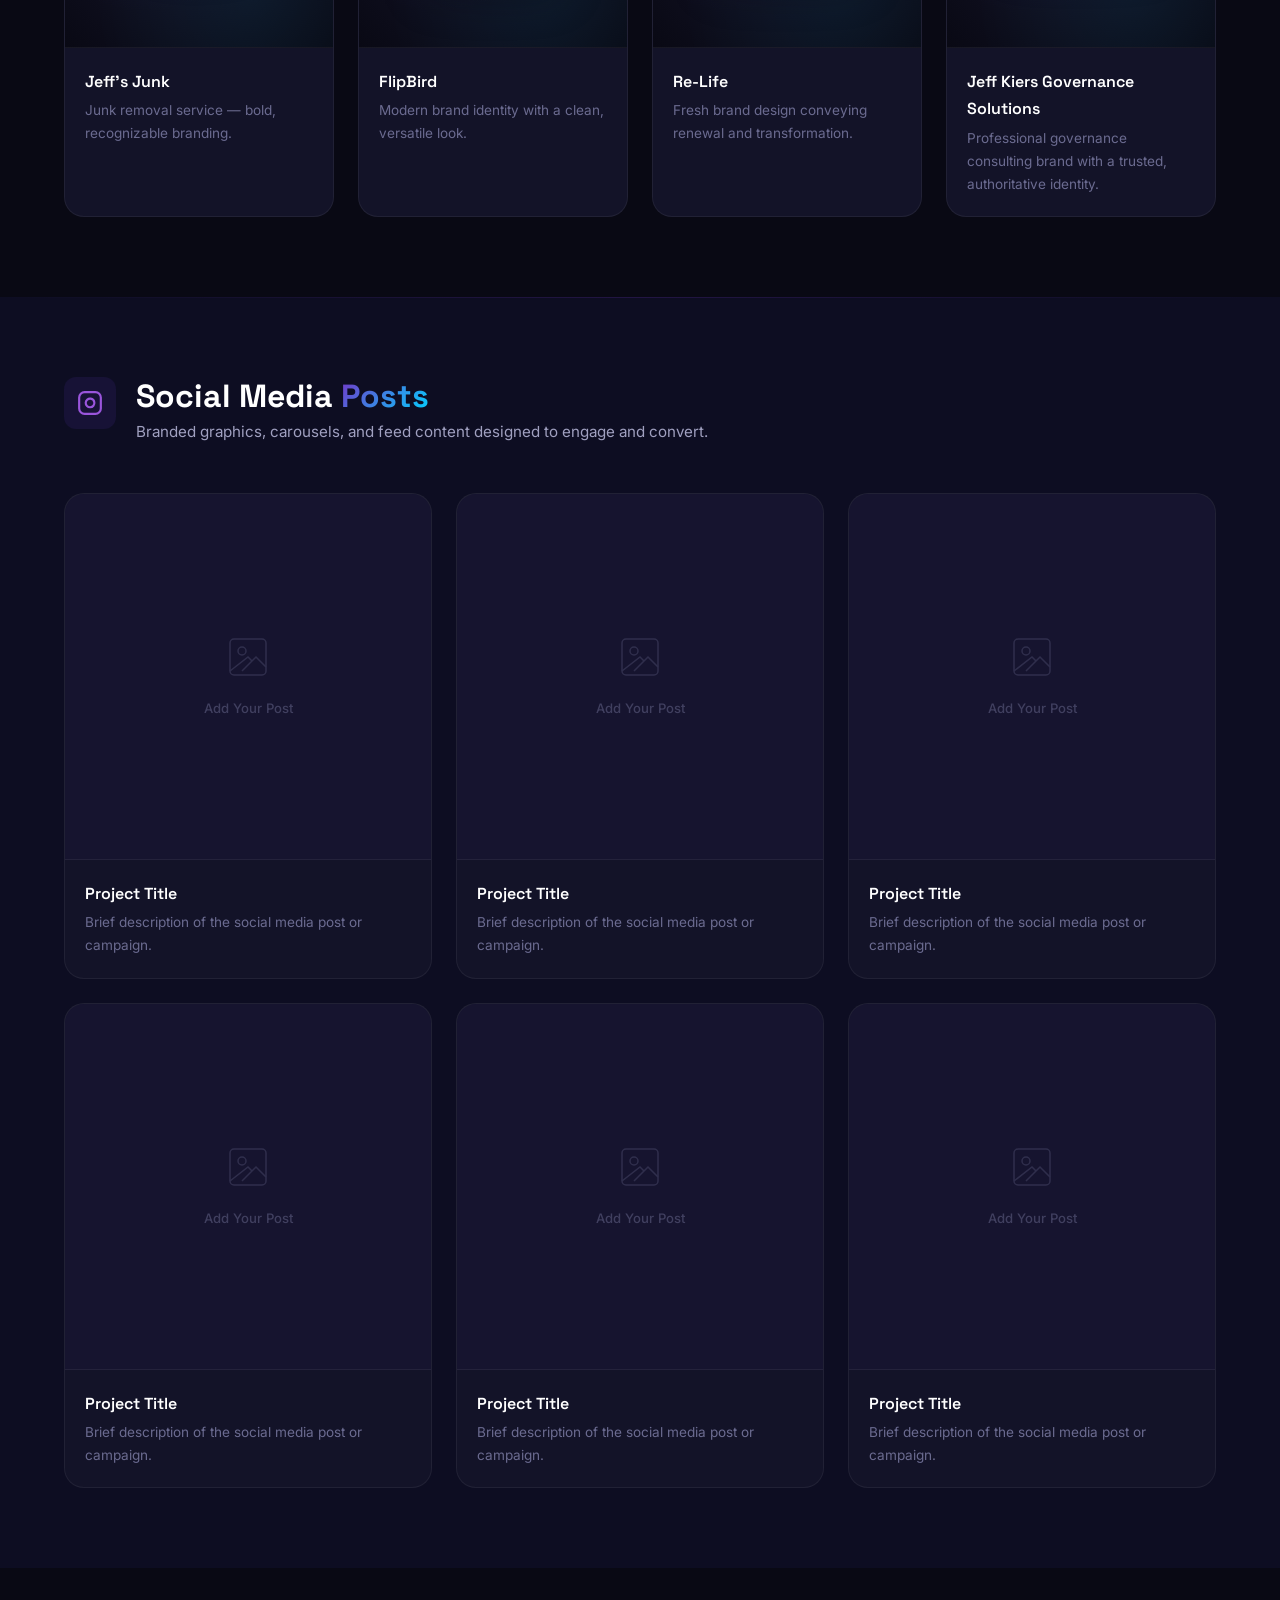
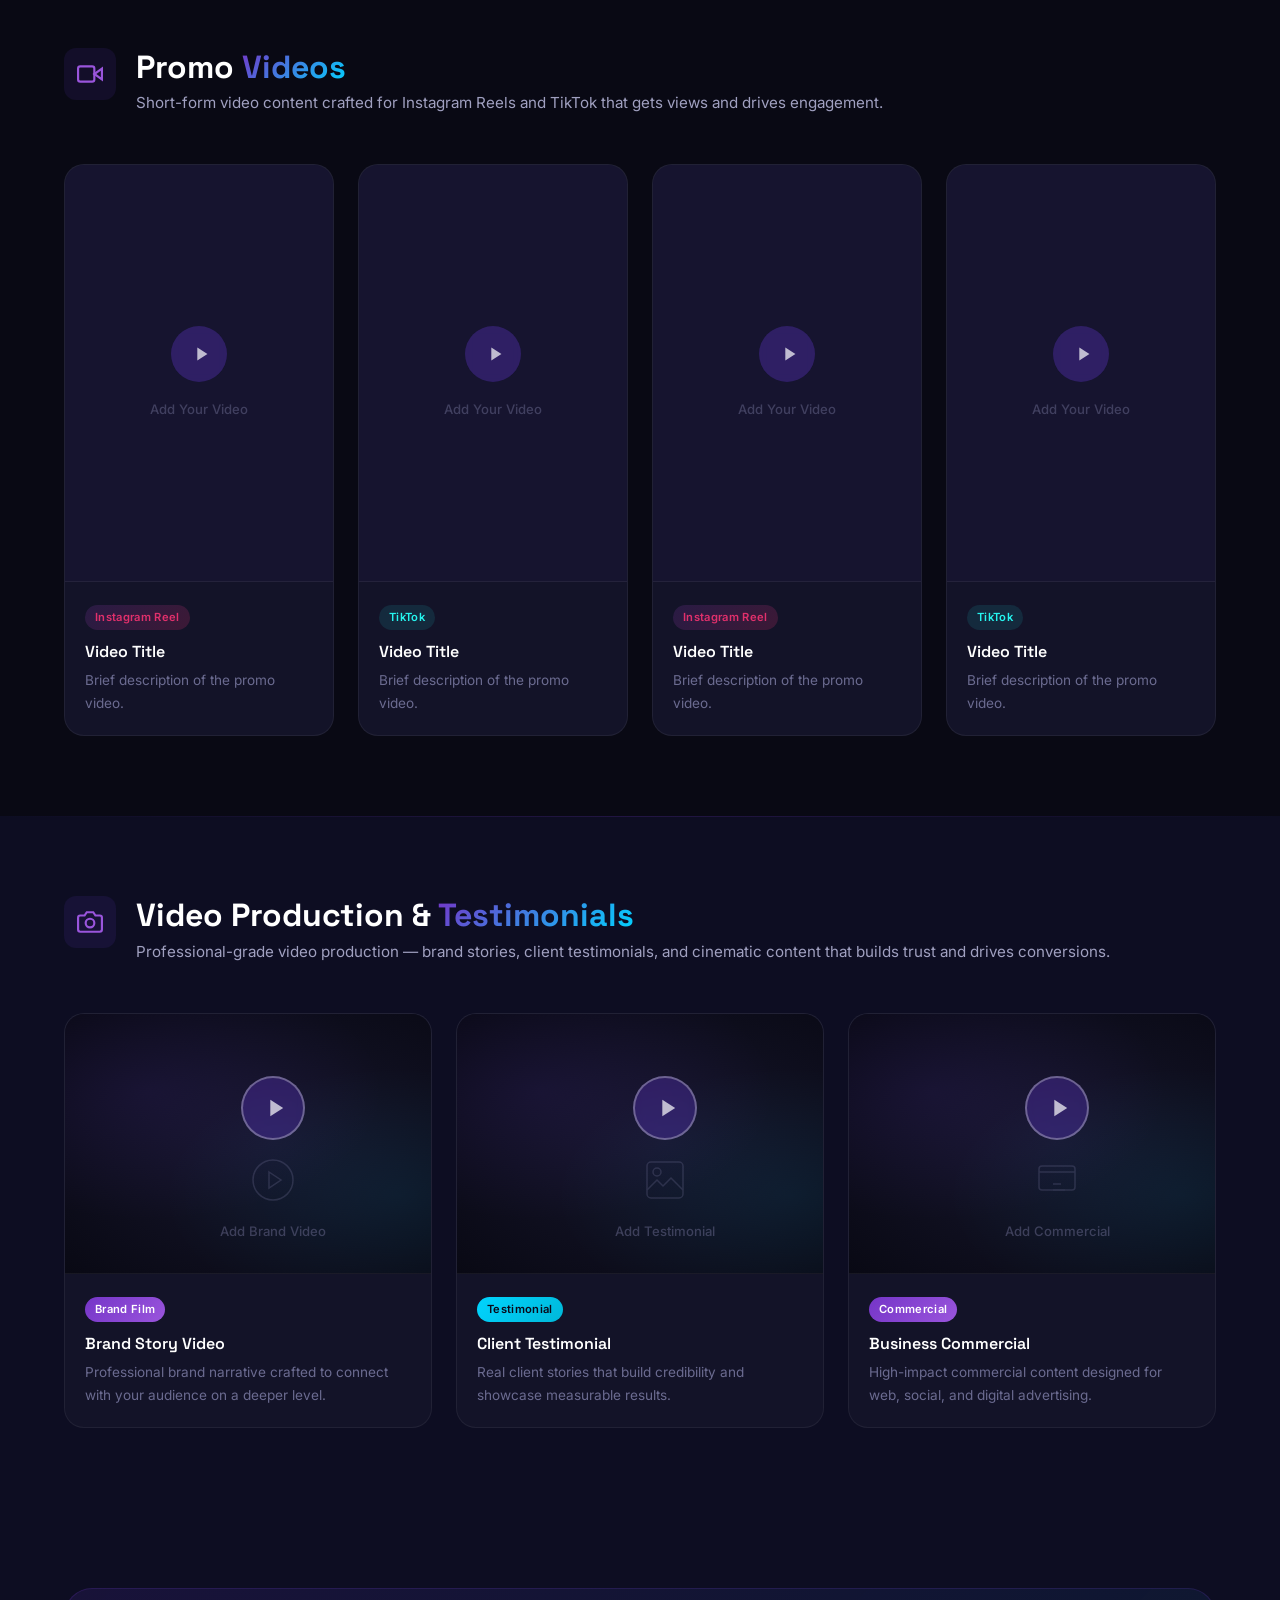
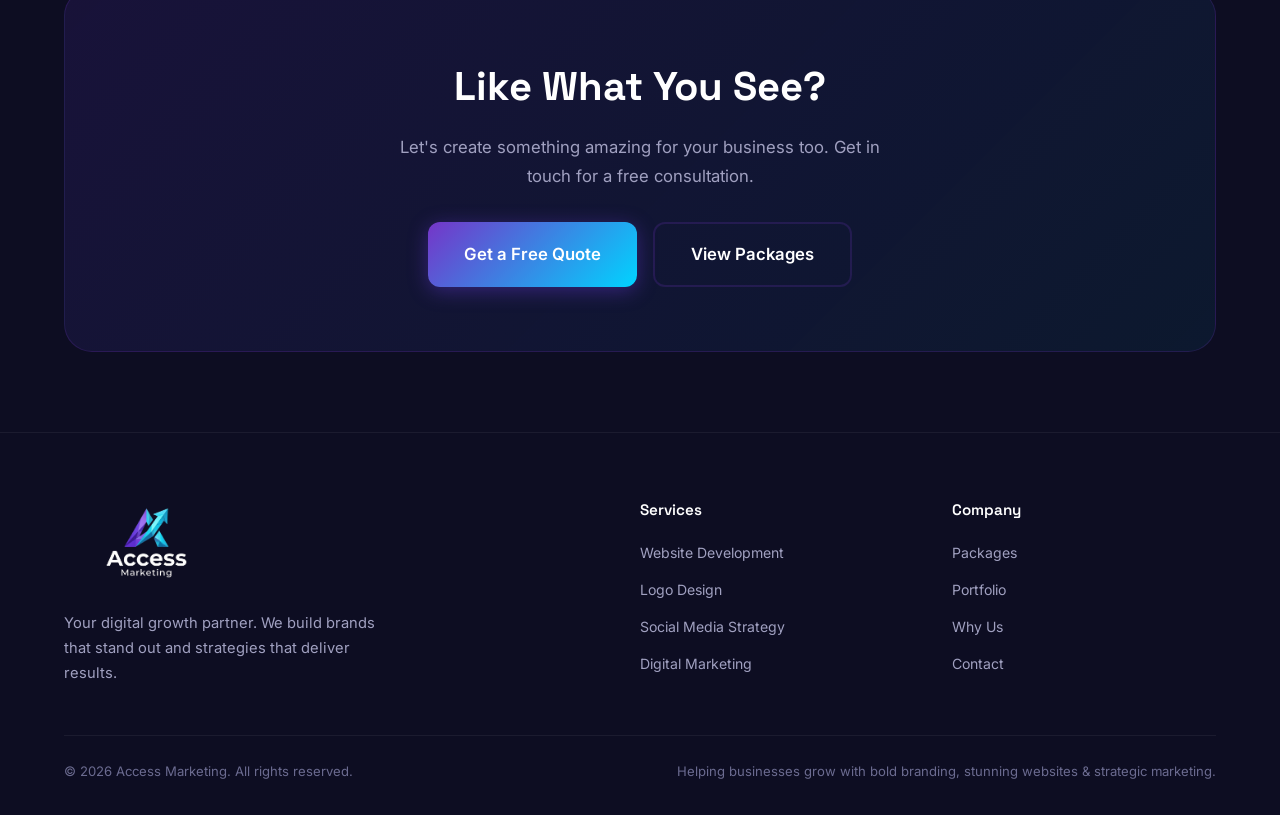
==== commit 3a224a49: "Reorder portfolio: websites first, fix JJR iframe-blocked preview Move Website Builds section to top" ====
--- a/portfolio.html
+++ b/portfolio.html
@@ -55,295 +55,6 @@
     </div>
   </header>
 
-  <!-- Logos Section -->
-  <section class="portfolio-section" id="logos">
-    <div class="container">
-      <div class="portfolio-section-header">
-        <div class="portfolio-section-icon">
-          <svg viewBox="0 0 24 24" fill="none" stroke="currentColor" stroke-width="2"><path d="M12 2L2 7l10 5 10-5-10-5z"/><path d="M2 17l10 5 10-5"/><path d="M2 12l10 5 10-5"/></svg>
-        </div>
-        <div>
-          <h2>Logo <span class="gradient-text">Design</span></h2>
-          <p>Bold, memorable brand identities crafted to make businesses stand out from the competition.</p>
-        </div>
-      </div>
-      <div class="portfolio-grid logo-grid" data-category="logo">
-        <!-- Jeff's Junk Logo -->
-        <div class="portfolio-item" data-aos>
-          <div class="portfolio-logo-wrap">
-            <img src="jeffsjunklogo.jpg" alt="Jeff's Junk Logo" class="portfolio-logo-img">
-          </div>
-          <div class="portfolio-caption">
-            <h4>Jeff's Junk</h4>
-            <p>Junk removal service — bold, recognizable branding.</p>
-          </div>
-        </div>
-        <!-- FlipBird Logo -->
-        <div class="portfolio-item" data-aos>
-          <div class="portfolio-logo-wrap">
-            <img src="flipbirdlogo.jpg" alt="FlipBird Logo" class="portfolio-logo-img">
-          </div>
-          <div class="portfolio-caption">
-            <h4>FlipBird</h4>
-            <p>Modern brand identity with a clean, versatile look.</p>
-          </div>
-        </div>
-        <!-- Re-Life Logo -->
-        <div class="portfolio-item" data-aos>
-          <div class="portfolio-logo-wrap">
-            <img src="re-lifelogo.jpg" alt="Re-Life Logo" class="portfolio-logo-img">
-          </div>
-          <div class="portfolio-caption">
-            <h4>Re-Life</h4>
-            <p>Fresh brand design conveying renewal and transformation.</p>
-          </div>
-        </div>
-        <!-- JKGS Logo -->
-        <div class="portfolio-item" data-aos>
-          <div class="portfolio-logo-wrap">
-            <img src="jkgslogo.jpg" alt="Jeff Kiers Governance Solutions Logo" class="portfolio-logo-img">
-          </div>
-          <div class="portfolio-caption">
-            <h4>Jeff Kiers Governance Solutions</h4>
-            <p>Professional governance consulting brand with a trusted, authoritative identity.</p>
-          </div>
-        </div>
-      </div>
-    </div>
-  </section>
-
-  <!-- Social Media Section -->
-  <section class="portfolio-section portfolio-section-alt" id="social-media">
-    <div class="container">
-      <div class="portfolio-section-header">
-        <div class="portfolio-section-icon">
-          <svg viewBox="0 0 24 24" fill="none" stroke="currentColor" stroke-width="2"><rect x="2" y="2" width="20" height="20" rx="5"/><path d="M16 11.37A4 4 0 1112.63 8 4 4 0 0116 11.37z"/><line x1="17.5" y1="6.5" x2="17.51" y2="6.5"/></svg>
-        </div>
-        <div>
-          <h2>Social Media <span class="gradient-text">Posts</span></h2>
-          <p>Branded graphics, carousels, and feed content designed to engage and convert.</p>
-        </div>
-      </div>
-      <div class="portfolio-grid social-grid" data-category="social">
-        <!-- Placeholder 1 -->
-        <div class="portfolio-item" data-aos>
-          <div class="portfolio-placeholder">
-            <svg viewBox="0 0 48 48" fill="none" stroke="currentColor" stroke-width="1.5"><rect x="6" y="6" width="36" height="36" rx="4"/><circle cx="18" cy="18" r="4"/><path d="M42 34l-10-10-14 14"/><path d="M28 28l-4-4-18 14"/></svg>
-            <span>Add Your Post</span>
-          </div>
-          <div class="portfolio-caption">
-            <h4>Project Title</h4>
-            <p>Brief description of the social media post or campaign.</p>
-          </div>
-        </div>
-        <!-- Placeholder 2 -->
-        <div class="portfolio-item" data-aos>
-          <div class="portfolio-placeholder">
-            <svg viewBox="0 0 48 48" fill="none" stroke="currentColor" stroke-width="1.5"><rect x="6" y="6" width="36" height="36" rx="4"/><circle cx="18" cy="18" r="4"/><path d="M42 34l-10-10-14 14"/><path d="M28 28l-4-4-18 14"/></svg>
-            <span>Add Your Post</span>
-          </div>
-          <div class="portfolio-caption">
-            <h4>Project Title</h4>
-            <p>Brief description of the social media post or campaign.</p>
-          </div>
-        </div>
-        <!-- Placeholder 3 -->
-        <div class="portfolio-item" data-aos>
-          <div class="portfolio-placeholder">
-            <svg viewBox="0 0 48 48" fill="none" stroke="currentColor" stroke-width="1.5"><rect x="6" y="6" width="36" height="36" rx="4"/><circle cx="18" cy="18" r="4"/><path d="M42 34l-10-10-14 14"/><path d="M28 28l-4-4-18 14"/></svg>
-            <span>Add Your Post</span>
-          </div>
-          <div class="portfolio-caption">
-            <h4>Project Title</h4>
-            <p>Brief description of the social media post or campaign.</p>
-          </div>
-        </div>
-        <!-- Placeholder 4 -->
-        <div class="portfolio-item" data-aos>
-          <div class="portfolio-placeholder">
-            <svg viewBox="0 0 48 48" fill="none" stroke="currentColor" stroke-width="1.5"><rect x="6" y="6" width="36" height="36" rx="4"/><circle cx="18" cy="18" r="4"/><path d="M42 34l-10-10-14 14"/><path d="M28 28l-4-4-18 14"/></svg>
-            <span>Add Your Post</span>
-          </div>
-          <div class="portfolio-caption">
-            <h4>Project Title</h4>
-            <p>Brief description of the social media post or campaign.</p>
-          </div>
-        </div>
-        <!-- Placeholder 5 -->
-        <div class="portfolio-item" data-aos>
-          <div class="portfolio-placeholder">
-            <svg viewBox="0 0 48 48" fill="none" stroke="currentColor" stroke-width="1.5"><rect x="6" y="6" width="36" height="36" rx="4"/><circle cx="18" cy="18" r="4"/><path d="M42 34l-10-10-14 14"/><path d="M28 28l-4-4-18 14"/></svg>
-            <span>Add Your Post</span>
-          </div>
-          <div class="portfolio-caption">
-            <h4>Project Title</h4>
-            <p>Brief description of the social media post or campaign.</p>
-          </div>
-        </div>
-        <!-- Placeholder 6 -->
-        <div class="portfolio-item" data-aos>
-          <div class="portfolio-placeholder">
-            <svg viewBox="0 0 48 48" fill="none" stroke="currentColor" stroke-width="1.5"><rect x="6" y="6" width="36" height="36" rx="4"/><circle cx="18" cy="18" r="4"/><path d="M42 34l-10-10-14 14"/><path d="M28 28l-4-4-18 14"/></svg>
-            <span>Add Your Post</span>
-          </div>
-          <div class="portfolio-caption">
-            <h4>Project Title</h4>
-            <p>Brief description of the social media post or campaign.</p>
-          </div>
-        </div>
-      </div>
-    </div>
-  </section>
-
-  <!-- Videos Section -->
-  <section class="portfolio-section" id="videos">
-    <div class="container">
-      <div class="portfolio-section-header">
-        <div class="portfolio-section-icon">
-          <svg viewBox="0 0 24 24" fill="none" stroke="currentColor" stroke-width="2"><polygon points="23 7 16 12 23 17 23 7"/><rect x="1" y="5" width="15" height="14" rx="2"/></svg>
-        </div>
-        <div>
-          <h2>Promo <span class="gradient-text">Videos</span></h2>
-          <p>Short-form video content crafted for Instagram Reels and TikTok that gets views and drives engagement.</p>
-        </div>
-      </div>
-      <div class="portfolio-grid video-grid" data-category="video">
-        <!-- Video Placeholder 1 -->
-        <div class="portfolio-item video-item" data-aos>
-          <div class="portfolio-placeholder portrait">
-            <div class="video-play-overlay">
-              <svg viewBox="0 0 24 24" fill="currentColor"><polygon points="8 5 19 12 8 19 8 5"/></svg>
-            </div>
-            <span>Add Your Video</span>
-          </div>
-          <div class="portfolio-caption">
-            <div class="video-meta">
-              <span class="platform-tag ig-tag">Instagram Reel</span>
-            </div>
-            <h4>Video Title</h4>
-            <p>Brief description of the promo video.</p>
-          </div>
-        </div>
-        <!-- Video Placeholder 2 -->
-        <div class="portfolio-item video-item" data-aos>
-          <div class="portfolio-placeholder portrait">
-            <div class="video-play-overlay">
-              <svg viewBox="0 0 24 24" fill="currentColor"><polygon points="8 5 19 12 8 19 8 5"/></svg>
-            </div>
-            <span>Add Your Video</span>
-          </div>
-          <div class="portfolio-caption">
-            <div class="video-meta">
-              <span class="platform-tag tt-tag">TikTok</span>
-            </div>
-            <h4>Video Title</h4>
-            <p>Brief description of the promo video.</p>
-          </div>
-        </div>
-        <!-- Video Placeholder 3 -->
-        <div class="portfolio-item video-item" data-aos>
-          <div class="portfolio-placeholder portrait">
-            <div class="video-play-overlay">
-              <svg viewBox="0 0 24 24" fill="currentColor"><polygon points="8 5 19 12 8 19 8 5"/></svg>
-            </div>
-            <span>Add Your Video</span>
-          </div>
-          <div class="portfolio-caption">
-            <div class="video-meta">
-              <span class="platform-tag ig-tag">Instagram Reel</span>
-            </div>
-            <h4>Video Title</h4>
-            <p>Brief description of the promo video.</p>
-          </div>
-        </div>
-        <!-- Video Placeholder 4 -->
-        <div class="portfolio-item video-item" data-aos>
-          <div class="portfolio-placeholder portrait">
-            <div class="video-play-overlay">
-              <svg viewBox="0 0 24 24" fill="currentColor"><polygon points="8 5 19 12 8 19 8 5"/></svg>
-            </div>
-            <span>Add Your Video</span>
-          </div>
-          <div class="portfolio-caption">
-            <div class="video-meta">
-              <span class="platform-tag tt-tag">TikTok</span>
-            </div>
-            <h4>Video Title</h4>
-            <p>Brief description of the promo video.</p>
-          </div>
-        </div>
-      </div>
-    </div>
-  </section>
-
-  <!-- Video Production & Testimonials Section -->
-  <section class="portfolio-section portfolio-section-alt" id="production">
-    <div class="container">
-      <div class="portfolio-section-header">
-        <div class="portfolio-section-icon">
-          <svg viewBox="0 0 24 24" fill="none" stroke="currentColor" stroke-width="2"><path d="M23 19a2 2 0 01-2 2H3a2 2 0 01-2-2V8a2 2 0 012-2h4l2-3h6l2 3h4a2 2 0 012 2z"/><circle cx="12" cy="13" r="4"/></svg>
-        </div>
-        <div>
-          <h2>Video Production & <span class="gradient-text">Testimonials</span></h2>
-          <p>Professional-grade video production — brand stories, client testimonials, and cinematic content that builds trust and drives conversions.</p>
-        </div>
-      </div>
-      <div class="portfolio-grid production-grid" data-category="production">
-        <!-- Production Placeholder 1 -->
-        <div class="portfolio-item production-item" data-aos>
-          <div class="portfolio-placeholder landscape production-placeholder">
-            <div class="video-play-overlay production-play">
-              <svg viewBox="0 0 24 24" fill="currentColor"><polygon points="8 5 19 12 8 19 8 5"/></svg>
-            </div>
-            <svg viewBox="0 0 48 48" fill="none" stroke="currentColor" stroke-width="1.5"><path d="M24 44c11.046 0 20-8.954 20-20S35.046 4 24 4 4 12.954 4 24s8.954 20 20 20z"/><path d="M20 16l12 8-12 8V16z"/></svg>
-            <span>Add Brand Video</span>
-          </div>
-          <div class="portfolio-caption">
-            <div class="video-meta">
-              <span class="platform-tag production-tag">Brand Film</span>
-            </div>
-            <h4>Brand Story Video</h4>
-            <p>Professional brand narrative crafted to connect with your audience on a deeper level.</p>
-          </div>
-        </div>
-        <!-- Production Placeholder 2 -->
-        <div class="portfolio-item production-item" data-aos>
-          <div class="portfolio-placeholder landscape production-placeholder">
-            <div class="video-play-overlay production-play">
-              <svg viewBox="0 0 24 24" fill="currentColor"><polygon points="8 5 19 12 8 19 8 5"/></svg>
-            </div>
-            <svg viewBox="0 0 48 48" fill="none" stroke="currentColor" stroke-width="1.5"><path d="M38 6H10a4 4 0 00-4 4v28a4 4 0 004 4h28a4 4 0 004-4V10a4 4 0 00-4-4z"/><path d="M16 20a4 4 0 100-8 4 4 0 000 8z"/><path d="M6 34l10-10 6 6 8-8 12 12"/></svg>
-            <span>Add Testimonial</span>
-          </div>
-          <div class="portfolio-caption">
-            <div class="video-meta">
-              <span class="platform-tag testimonial-tag">Testimonial</span>
-            </div>
-            <h4>Client Testimonial</h4>
-            <p>Real client stories that build credibility and showcase measurable results.</p>
-          </div>
-        </div>
-        <!-- Production Placeholder 3 -->
-        <div class="portfolio-item production-item" data-aos>
-          <div class="portfolio-placeholder landscape production-placeholder">
-            <div class="video-play-overlay production-play">
-              <svg viewBox="0 0 24 24" fill="currentColor"><polygon points="8 5 19 12 8 19 8 5"/></svg>
-            </div>
-            <svg viewBox="0 0 48 48" fill="none" stroke="currentColor" stroke-width="1.5"><rect x="6" y="10" width="36" height="24" rx="3"/><path d="M6 16h36"/><path d="M20 28l8 0M20 34l12 0"/></svg>
-            <span>Add Commercial</span>
-          </div>
-          <div class="portfolio-caption">
-            <div class="video-meta">
-              <span class="platform-tag production-tag">Commercial</span>
-            </div>
-            <h4>Business Commercial</h4>
-            <p>High-impact commercial content designed for web, social, and digital advertising.</p>
-          </div>
-        </div>
-      </div>
-    </div>
-  </section>
-
   <!-- Websites Section -->
   <section class="portfolio-section" id="websites">
     <div class="container">
@@ -399,17 +110,33 @@
             </a>
           </div>
         </div>
-        <!-- Jeff's Junk Removal -->
+        <!-- Jeff's Junk Removal — iframe blocked, styled card instead -->
         <div class="portfolio-item website-item" data-aos>
           <a href="https://jeffsjunkremoval.ca" target="_blank" rel="noopener" class="website-preview-link">
-            <div class="website-live-preview landscape">
+            <div class="website-live-preview landscape jjr-preview">
               <div class="browser-mockup-bar">
                 <span class="dot"></span>
                 <span class="dot"></span>
                 <span class="dot"></span>
                 <span class="url-bar">jeffsjunkremoval.ca</span>
               </div>
-              <iframe src="https://jeffsjunkremoval.ca" title="Jeff's Junk Removal" loading="lazy" class="website-iframe"></iframe>
+              <div class="jjr-preview-body">
+                <div class="jjr-preview-icon">
+                  <svg viewBox="0 0 64 64" fill="none" xmlns="http://www.w3.org/2000/svg" width="52" height="52">
+                    <rect x="4" y="28" width="44" height="22" rx="3" stroke="currentColor" stroke-width="2.5"/>
+                    <path d="M48 36h8l4 8v6h-12V36z" stroke="currentColor" stroke-width="2.5" stroke-linejoin="round"/>
+                    <circle cx="14" cy="52" r="5" stroke="currentColor" stroke-width="2.5"/>
+                    <circle cx="46" cy="52" r="5" stroke="currentColor" stroke-width="2.5"/>
+                    <path d="M4 36h44" stroke="currentColor" stroke-width="2"/>
+                    <path d="M16 28V18a2 2 0 012-2h20a2 2 0 012 2v10" stroke="currentColor" stroke-width="2.5"/>
+                  </svg>
+                </div>
+                <div class="jjr-preview-text">
+                  <strong>Jeff's Junk Removal</strong>
+                  <span>Fast. Affordable. Reliable.</span>
+                </div>
+                <div class="jjr-preview-cta">Visit Site ↗</div>
+              </div>
             </div>
           </a>
           <div class="portfolio-caption">
@@ -418,6 +145,295 @@
             <a href="https://jeffsjunkremoval.ca" target="_blank" rel="noopener" class="portfolio-link">Visit Site
               <svg viewBox="0 0 24 24" fill="none" stroke="currentColor" stroke-width="2" width="14" height="14"><path d="M18 13v6a2 2 0 01-2 2H5a2 2 0 01-2-2V8a2 2 0 012-2h6"/><polyline points="15 3 21 3 21 9"/><line x1="10" y1="14" x2="21" y2="3"/></svg>
             </a>
+          </div>
+        </div>
+      </div>
+    </div>
+  </section>
+
+  <!-- Logos Section -->
+  <section class="portfolio-section" id="logos">
+    <div class="container">
+      <div class="portfolio-section-header">
+        <div class="portfolio-section-icon">
+          <svg viewBox="0 0 24 24" fill="none" stroke="currentColor" stroke-width="2"><path d="M12 2L2 7l10 5 10-5-10-5z"/><path d="M2 17l10 5 10-5"/><path d="M2 12l10 5 10-5"/></svg>
+        </div>
+        <div>
+          <h2>Logo <span class="gradient-text">Design</span></h2>
+          <p>Bold, memorable brand identities crafted to make businesses stand out from the competition.</p>
+        </div>
+      </div>
+      <div class="portfolio-grid logo-grid" data-category="logo">
+        <!-- Jeff's Junk Logo -->
+        <div class="portfolio-item" data-aos>
+          <div class="portfolio-logo-wrap">
+            <img src="jeffsjunklogo.jpg" alt="Jeff's Junk Logo" class="portfolio-logo-img">
+          </div>
+          <div class="portfolio-caption">
+            <h4>Jeff's Junk</h4>
+            <p>Junk removal service — bold, recognizable branding.</p>
+          </div>
+        </div>
+        <!-- FlipBird Logo -->
+        <div class="portfolio-item" data-aos>
+          <div class="portfolio-logo-wrap">
+            <img src="flipbirdlogo.jpg" alt="FlipBird Logo" class="portfolio-logo-img">
+          </div>
+          <div class="portfolio-caption">
+            <h4>FlipBird</h4>
+            <p>Modern brand identity with a clean, versatile look.</p>
+          </div>
+        </div>
+        <!-- Re-Life Logo -->
+        <div class="portfolio-item" data-aos>
+          <div class="portfolio-logo-wrap">
+            <img src="re-lifelogo.jpg" alt="Re-Life Logo" class="portfolio-logo-img">
+          </div>
+          <div class="portfolio-caption">
+            <h4>Re-Life</h4>
+            <p>Fresh brand design conveying renewal and transformation.</p>
+          </div>
+        </div>
+        <!-- JKGS Logo -->
+        <div class="portfolio-item" data-aos>
+          <div class="portfolio-logo-wrap">
+            <img src="jkgslogo.jpg" alt="Jeff Kiers Governance Solutions Logo" class="portfolio-logo-img">
+          </div>
+          <div class="portfolio-caption">
+            <h4>Jeff Kiers Governance Solutions</h4>
+            <p>Professional governance consulting brand with a trusted, authoritative identity.</p>
+          </div>
+        </div>
+      </div>
+    </div>
+  </section>
+
+  <!-- Social Media Section -->
+  <section class="portfolio-section portfolio-section-alt" id="social-media">
+    <div class="container">
+      <div class="portfolio-section-header">
+        <div class="portfolio-section-icon">
+          <svg viewBox="0 0 24 24" fill="none" stroke="currentColor" stroke-width="2"><rect x="2" y="2" width="20" height="20" rx="5"/><path d="M16 11.37A4 4 0 1112.63 8 4 4 0 0116 11.37z"/><line x1="17.5" y1="6.5" x2="17.51" y2="6.5"/></svg>
+        </div>
+        <div>
+          <h2>Social Media <span class="gradient-text">Posts</span></h2>
+          <p>Branded graphics, carousels, and feed content designed to engage and convert.</p>
+        </div>
+      </div>
+      <div class="portfolio-grid social-grid" data-category="social">
+        <!-- Placeholder 1 -->
+        <div class="portfolio-item" data-aos>
+          <div class="portfolio-placeholder">
+            <svg viewBox="0 0 48 48" fill="none" stroke="currentColor" stroke-width="1.5"><rect x="6" y="6" width="36" height="36" rx="4"/><circle cx="18" cy="18" r="4"/><path d="M42 34l-10-10-14 14"/><path d="M28 28l-4-4-18 14"/></svg>
+            <span>Add Your Post</span>
+          </div>
+          <div class="portfolio-caption">
+            <h4>Project Title</h4>
+            <p>Brief description of the social media post or campaign.</p>
+          </div>
+        </div>
+        <!-- Placeholder 2 -->
+        <div class="portfolio-item" data-aos>
+          <div class="portfolio-placeholder">
+            <svg viewBox="0 0 48 48" fill="none" stroke="currentColor" stroke-width="1.5"><rect x="6" y="6" width="36" height="36" rx="4"/><circle cx="18" cy="18" r="4"/><path d="M42 34l-10-10-14 14"/><path d="M28 28l-4-4-18 14"/></svg>
+            <span>Add Your Post</span>
+          </div>
+          <div class="portfolio-caption">
+            <h4>Project Title</h4>
+            <p>Brief description of the social media post or campaign.</p>
+          </div>
+        </div>
+        <!-- Placeholder 3 -->
+        <div class="portfolio-item" data-aos>
+          <div class="portfolio-placeholder">
+            <svg viewBox="0 0 48 48" fill="none" stroke="currentColor" stroke-width="1.5"><rect x="6" y="6" width="36" height="36" rx="4"/><circle cx="18" cy="18" r="4"/><path d="M42 34l-10-10-14 14"/><path d="M28 28l-4-4-18 14"/></svg>
+            <span>Add Your Post</span>
+          </div>
+          <div class="portfolio-caption">
+            <h4>Project Title</h4>
+            <p>Brief description of the social media post or campaign.</p>
+          </div>
+        </div>
+        <!-- Placeholder 4 -->
+        <div class="portfolio-item" data-aos>
+          <div class="portfolio-placeholder">
+            <svg viewBox="0 0 48 48" fill="none" stroke="currentColor" stroke-width="1.5"><rect x="6" y="6" width="36" height="36" rx="4"/><circle cx="18" cy="18" r="4"/><path d="M42 34l-10-10-14 14"/><path d="M28 28l-4-4-18 14"/></svg>
+            <span>Add Your Post</span>
+          </div>
+          <div class="portfolio-caption">
+            <h4>Project Title</h4>
+            <p>Brief description of the social media post or campaign.</p>
+          </div>
+        </div>
+        <!-- Placeholder 5 -->
+        <div class="portfolio-item" data-aos>
+          <div class="portfolio-placeholder">
+            <svg viewBox="0 0 48 48" fill="none" stroke="currentColor" stroke-width="1.5"><rect x="6" y="6" width="36" height="36" rx="4"/><circle cx="18" cy="18" r="4"/><path d="M42 34l-10-10-14 14"/><path d="M28 28l-4-4-18 14"/></svg>
+            <span>Add Your Post</span>
+          </div>
+          <div class="portfolio-caption">
+            <h4>Project Title</h4>
+            <p>Brief description of the social media post or campaign.</p>
+          </div>
+        </div>
+        <!-- Placeholder 6 -->
+        <div class="portfolio-item" data-aos>
+          <div class="portfolio-placeholder">
+            <svg viewBox="0 0 48 48" fill="none" stroke="currentColor" stroke-width="1.5"><rect x="6" y="6" width="36" height="36" rx="4"/><circle cx="18" cy="18" r="4"/><path d="M42 34l-10-10-14 14"/><path d="M28 28l-4-4-18 14"/></svg>
+            <span>Add Your Post</span>
+          </div>
+          <div class="portfolio-caption">
+            <h4>Project Title</h4>
+            <p>Brief description of the social media post or campaign.</p>
+          </div>
+        </div>
+      </div>
+    </div>
+  </section>
+
+  <!-- Videos Section -->
+  <section class="portfolio-section" id="videos">
+    <div class="container">
+      <div class="portfolio-section-header">
+        <div class="portfolio-section-icon">
+          <svg viewBox="0 0 24 24" fill="none" stroke="currentColor" stroke-width="2"><polygon points="23 7 16 12 23 17 23 7"/><rect x="1" y="5" width="15" height="14" rx="2"/></svg>
+        </div>
+        <div>
+          <h2>Promo <span class="gradient-text">Videos</span></h2>
+          <p>Short-form video content crafted for Instagram Reels and TikTok that gets views and drives engagement.</p>
+        </div>
+      </div>
+      <div class="portfolio-grid video-grid" data-category="video">
+        <!-- Video Placeholder 1 -->
+        <div class="portfolio-item video-item" data-aos>
+          <div class="portfolio-placeholder portrait">
+            <div class="video-play-overlay">
+              <svg viewBox="0 0 24 24" fill="currentColor"><polygon points="8 5 19 12 8 19 8 5"/></svg>
+            </div>
+            <span>Add Your Video</span>
+          </div>
+          <div class="portfolio-caption">
+            <div class="video-meta">
+              <span class="platform-tag ig-tag">Instagram Reel</span>
+            </div>
+            <h4>Video Title</h4>
+            <p>Brief description of the promo video.</p>
+          </div>
+        </div>
+        <!-- Video Placeholder 2 -->
+        <div class="portfolio-item video-item" data-aos>
+          <div class="portfolio-placeholder portrait">
+            <div class="video-play-overlay">
+              <svg viewBox="0 0 24 24" fill="currentColor"><polygon points="8 5 19 12 8 19 8 5"/></svg>
+            </div>
+            <span>Add Your Video</span>
+          </div>
+          <div class="portfolio-caption">
+            <div class="video-meta">
+              <span class="platform-tag tt-tag">TikTok</span>
+            </div>
+            <h4>Video Title</h4>
+            <p>Brief description of the promo video.</p>
+          </div>
+        </div>
+        <!-- Video Placeholder 3 -->
+        <div class="portfolio-item video-item" data-aos>
+          <div class="portfolio-placeholder portrait">
+            <div class="video-play-overlay">
+              <svg viewBox="0 0 24 24" fill="currentColor"><polygon points="8 5 19 12 8 19 8 5"/></svg>
+            </div>
+            <span>Add Your Video</span>
+          </div>
+          <div class="portfolio-caption">
+            <div class="video-meta">
+              <span class="platform-tag ig-tag">Instagram Reel</span>
+            </div>
+            <h4>Video Title</h4>
+            <p>Brief description of the promo video.</p>
+          </div>
+        </div>
+        <!-- Video Placeholder 4 -->
+        <div class="portfolio-item video-item" data-aos>
+          <div class="portfolio-placeholder portrait">
+            <div class="video-play-overlay">
+              <svg viewBox="0 0 24 24" fill="currentColor"><polygon points="8 5 19 12 8 19 8 5"/></svg>
+            </div>
+            <span>Add Your Video</span>
+          </div>
+          <div class="portfolio-caption">
+            <div class="video-meta">
+              <span class="platform-tag tt-tag">TikTok</span>
+            </div>
+            <h4>Video Title</h4>
+            <p>Brief description of the promo video.</p>
+          </div>
+        </div>
+      </div>
+    </div>
+  </section>
+
+  <!-- Video Production & Testimonials Section -->
+  <section class="portfolio-section portfolio-section-alt" id="production">
+    <div class="container">
+      <div class="portfolio-section-header">
+        <div class="portfolio-section-icon">
+          <svg viewBox="0 0 24 24" fill="none" stroke="currentColor" stroke-width="2"><path d="M23 19a2 2 0 01-2 2H3a2 2 0 01-2-2V8a2 2 0 012-2h4l2-3h6l2 3h4a2 2 0 012 2z"/><circle cx="12" cy="13" r="4"/></svg>
+        </div>
+        <div>
+          <h2>Video Production & <span class="gradient-text">Testimonials</span></h2>
+          <p>Professional-grade video production — brand stories, client testimonials, and cinematic content that builds trust and drives conversions.</p>
+        </div>
+      </div>
+      <div class="portfolio-grid production-grid" data-category="production">
+        <!-- Production Placeholder 1 -->
+        <div class="portfolio-item production-item" data-aos>
+          <div class="portfolio-placeholder landscape production-placeholder">
+            <div class="video-play-overlay production-play">
+              <svg viewBox="0 0 24 24" fill="currentColor"><polygon points="8 5 19 12 8 19 8 5"/></svg>
+            </div>
+            <svg viewBox="0 0 48 48" fill="none" stroke="currentColor" stroke-width="1.5"><path d="M24 44c11.046 0 20-8.954 20-20S35.046 4 24 4 4 12.954 4 24s8.954 20 20 20z"/><path d="M20 16l12 8-12 8V16z"/></svg>
+            <span>Add Brand Video</span>
+          </div>
+          <div class="portfolio-caption">
+            <div class="video-meta">
+              <span class="platform-tag production-tag">Brand Film</span>
+            </div>
+            <h4>Brand Story Video</h4>
+            <p>Professional brand narrative crafted to connect with your audience on a deeper level.</p>
+          </div>
+        </div>
+        <!-- Production Placeholder 2 -->
+        <div class="portfolio-item production-item" data-aos>
+          <div class="portfolio-placeholder landscape production-placeholder">
+            <div class="video-play-overlay production-play">
+              <svg viewBox="0 0 24 24" fill="currentColor"><polygon points="8 5 19 12 8 19 8 5"/></svg>
+            </div>
+            <svg viewBox="0 0 48 48" fill="none" stroke="currentColor" stroke-width="1.5"><path d="M38 6H10a4 4 0 00-4 4v28a4 4 0 004 4h28a4 4 0 004-4V10a4 4 0 00-4-4z"/><path d="M16 20a4 4 0 100-8 4 4 0 000 8z"/><path d="M6 34l10-10 6 6 8-8 12 12"/></svg>
+            <span>Add Testimonial</span>
+          </div>
+          <div class="portfolio-caption">
+            <div class="video-meta">
+              <span class="platform-tag testimonial-tag">Testimonial</span>
+            </div>
+            <h4>Client Testimonial</h4>
+            <p>Real client stories that build credibility and showcase measurable results.</p>
+          </div>
+        </div>
+        <!-- Production Placeholder 3 -->
+        <div class="portfolio-item production-item" data-aos>
+          <div class="portfolio-placeholder landscape production-placeholder">
+            <div class="video-play-overlay production-play">
+              <svg viewBox="0 0 24 24" fill="currentColor"><polygon points="8 5 19 12 8 19 8 5"/></svg>
+            </div>
+            <svg viewBox="0 0 48 48" fill="none" stroke="currentColor" stroke-width="1.5"><rect x="6" y="10" width="36" height="24" rx="3"/><path d="M6 16h36"/><path d="M20 28l8 0M20 34l12 0"/></svg>
+            <span>Add Commercial</span>
+          </div>
+          <div class="portfolio-caption">
+            <div class="video-meta">
+              <span class="platform-tag production-tag">Commercial</span>
+            </div>
+            <h4>Business Commercial</h4>
+            <p>High-impact commercial content designed for web, social, and digital advertising.</p>
           </div>
         </div>
       </div>
--- a/styles.css
+++ b/styles.css
@@ -1853,6 +1853,64 @@
   pointer-events: none;
 }
 
+/* Jeff's Junk Removal — iframe-blocked site styled preview */
+.jjr-preview {
+  cursor: pointer;
+  display: flex;
+  flex-direction: column;
+}
+
+.jjr-preview-body {
+  flex: 1;
+  display: flex;
+  flex-direction: column;
+  align-items: center;
+  justify-content: center;
+  gap: 14px;
+  padding: 24px;
+  background: linear-gradient(135deg, #0f1a2e 0%, #0a1520 100%);
+}
+
+.jjr-preview-icon {
+  color: #f59e0b;
+  opacity: 0.9;
+}
+
+.jjr-preview-text {
+  text-align: center;
+  display: flex;
+  flex-direction: column;
+  gap: 4px;
+}
+
+.jjr-preview-text strong {
+  font-size: 1rem;
+  font-weight: 800;
+  font-family: var(--font-display);
+  color: #fff;
+  letter-spacing: -0.01em;
+}
+
+.jjr-preview-text span {
+  font-size: 0.75rem;
+  color: rgba(255,255,255,0.45);
+  font-weight: 500;
+}
+
+.jjr-preview-cta {
+  font-size: 0.75rem;
+  font-weight: 700;
+  color: #f59e0b;
+  padding: 5px 14px;
+  border: 1px solid rgba(245, 158, 11, 0.35);
+  border-radius: 50px;
+  letter-spacing: 0.04em;
+}
+
+.website-preview-link:hover .jjr-preview-cta {
+  background: rgba(245, 158, 11, 0.12);
+}
+
 .coming-soon-badge {
   margin-left: auto;
   font-size: 0.6rem;
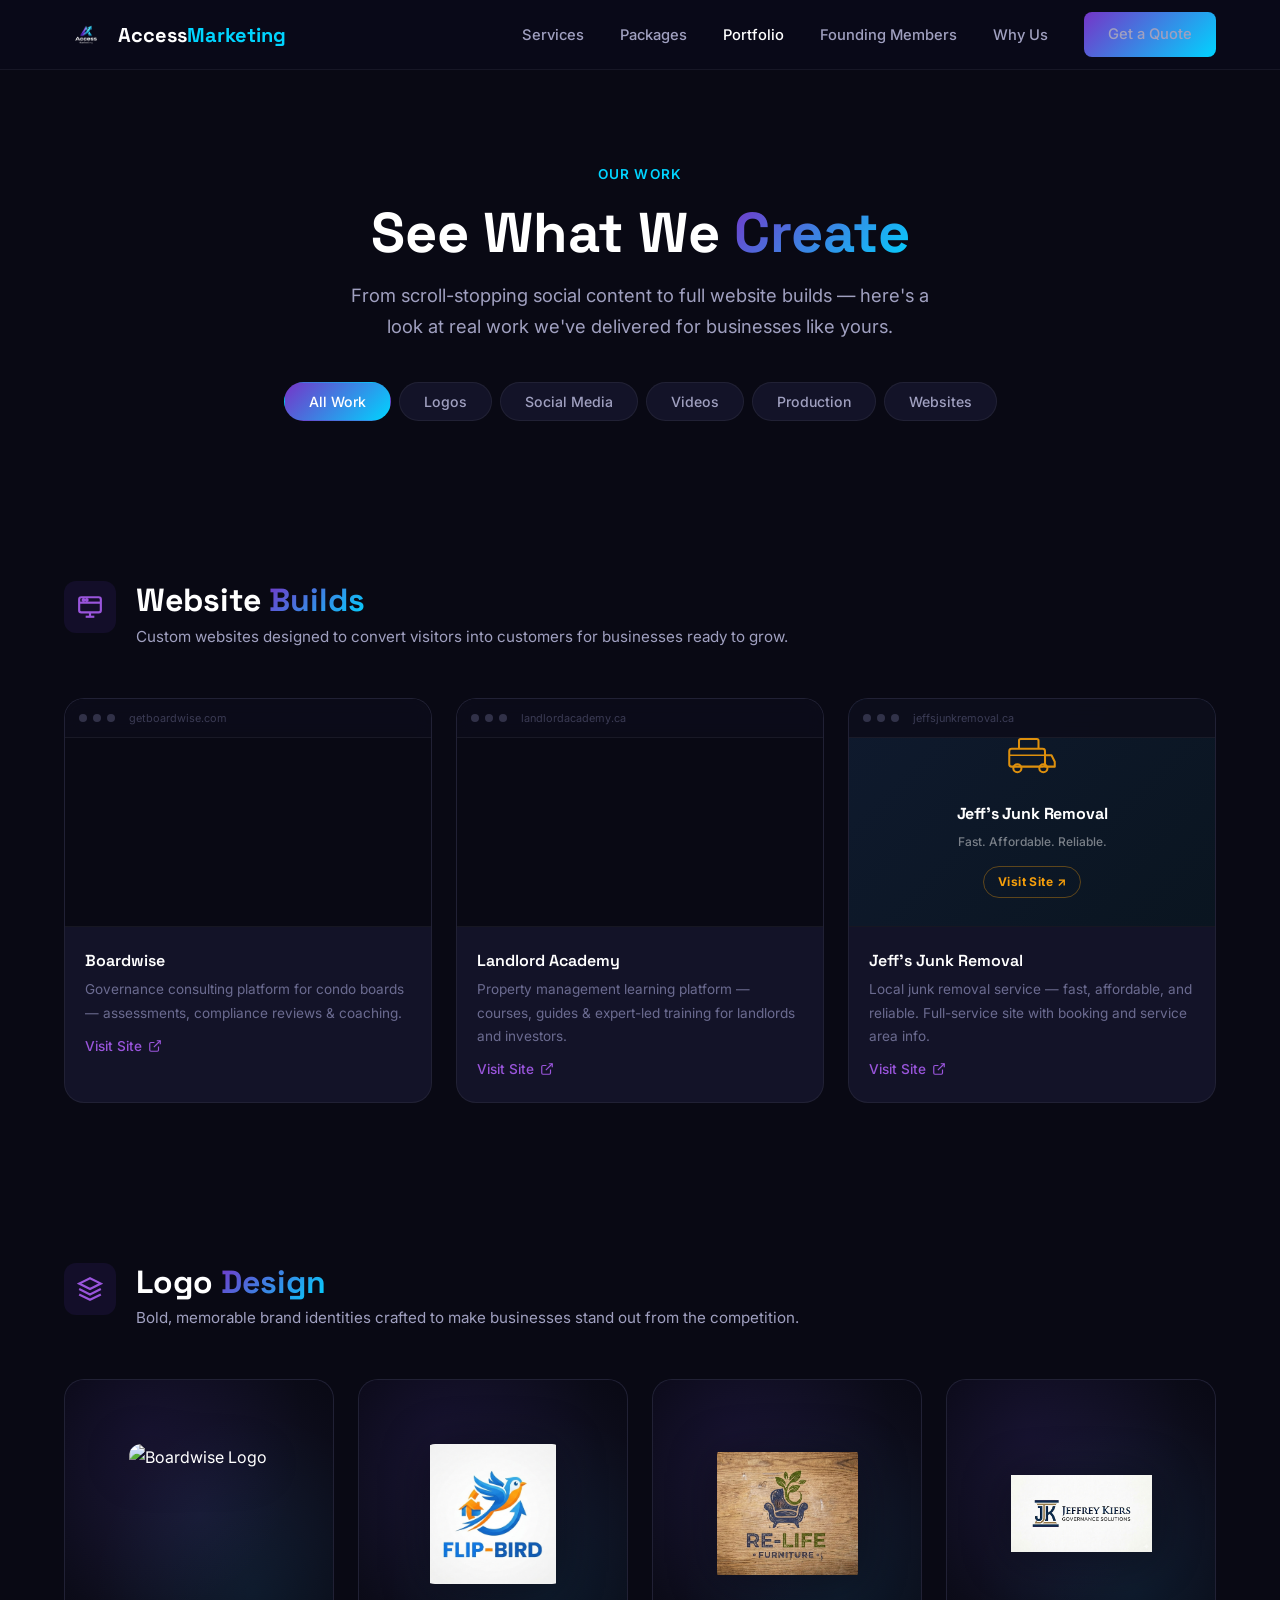
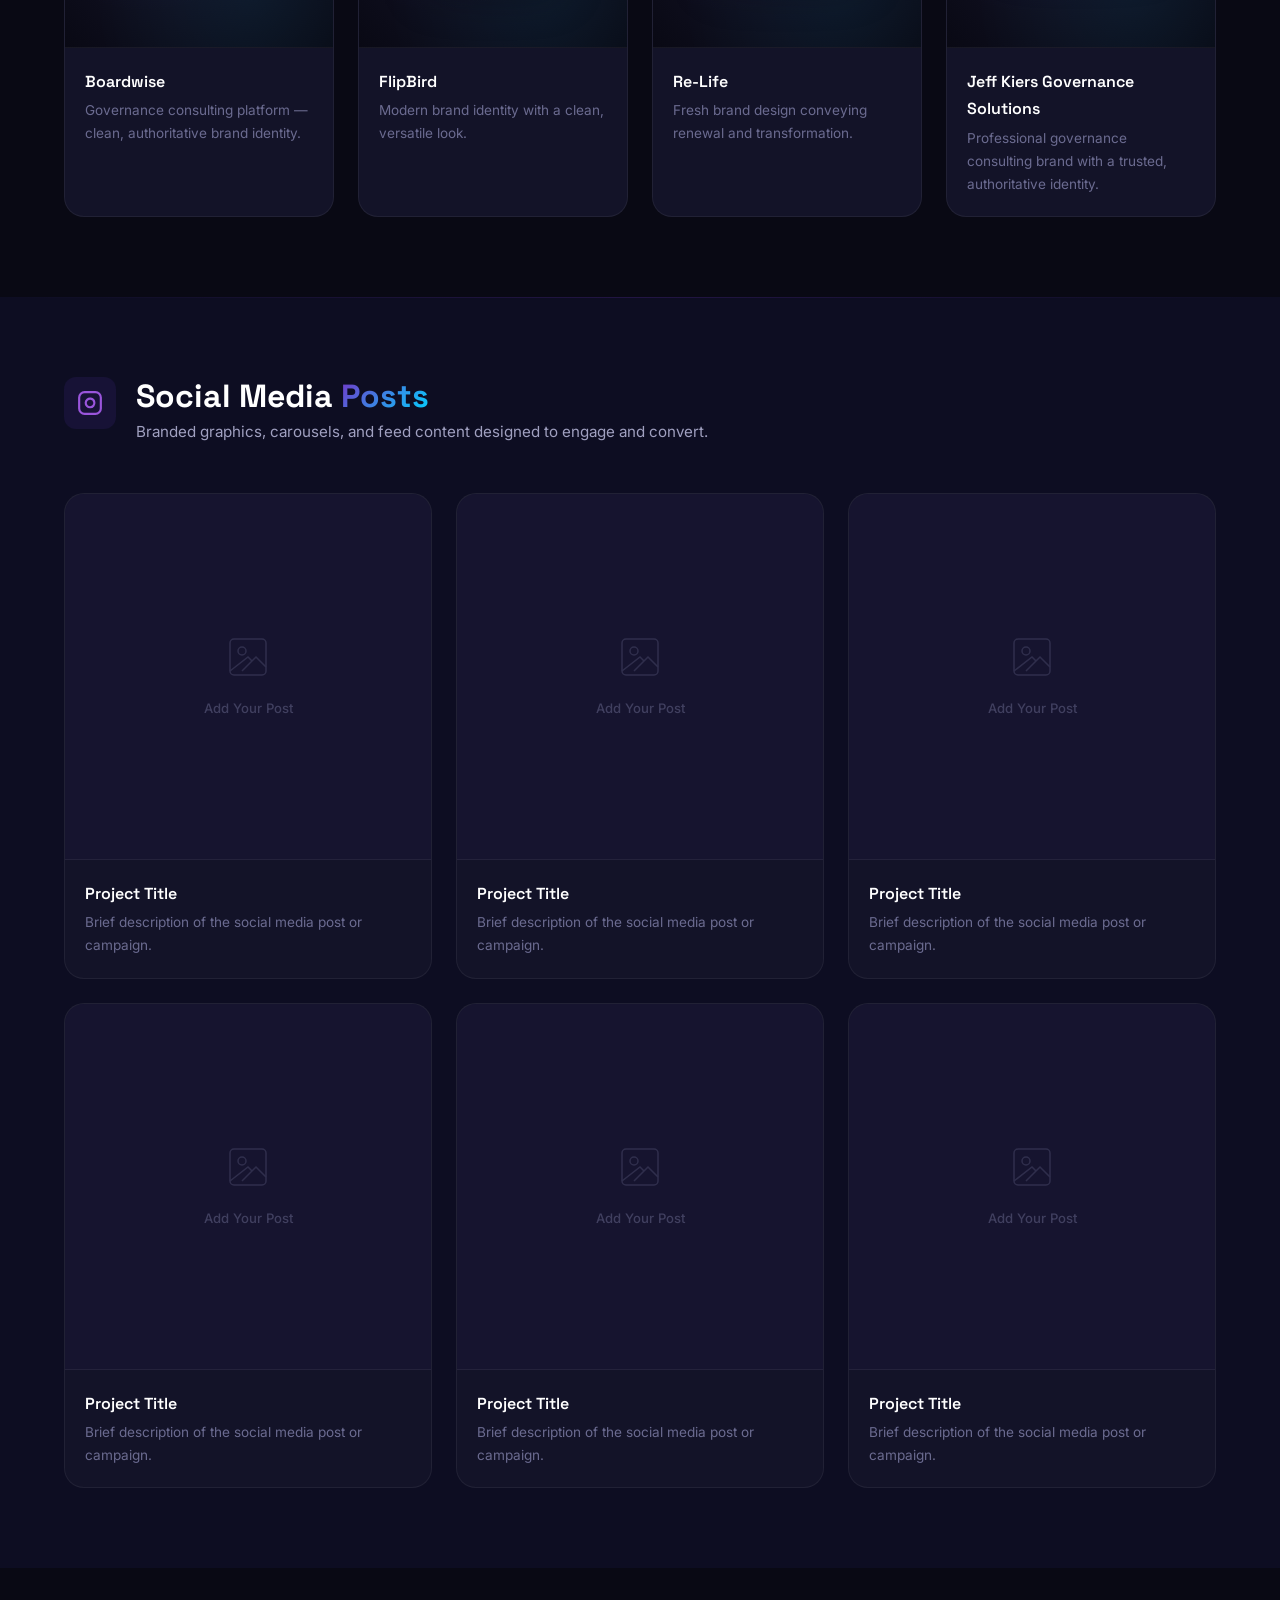
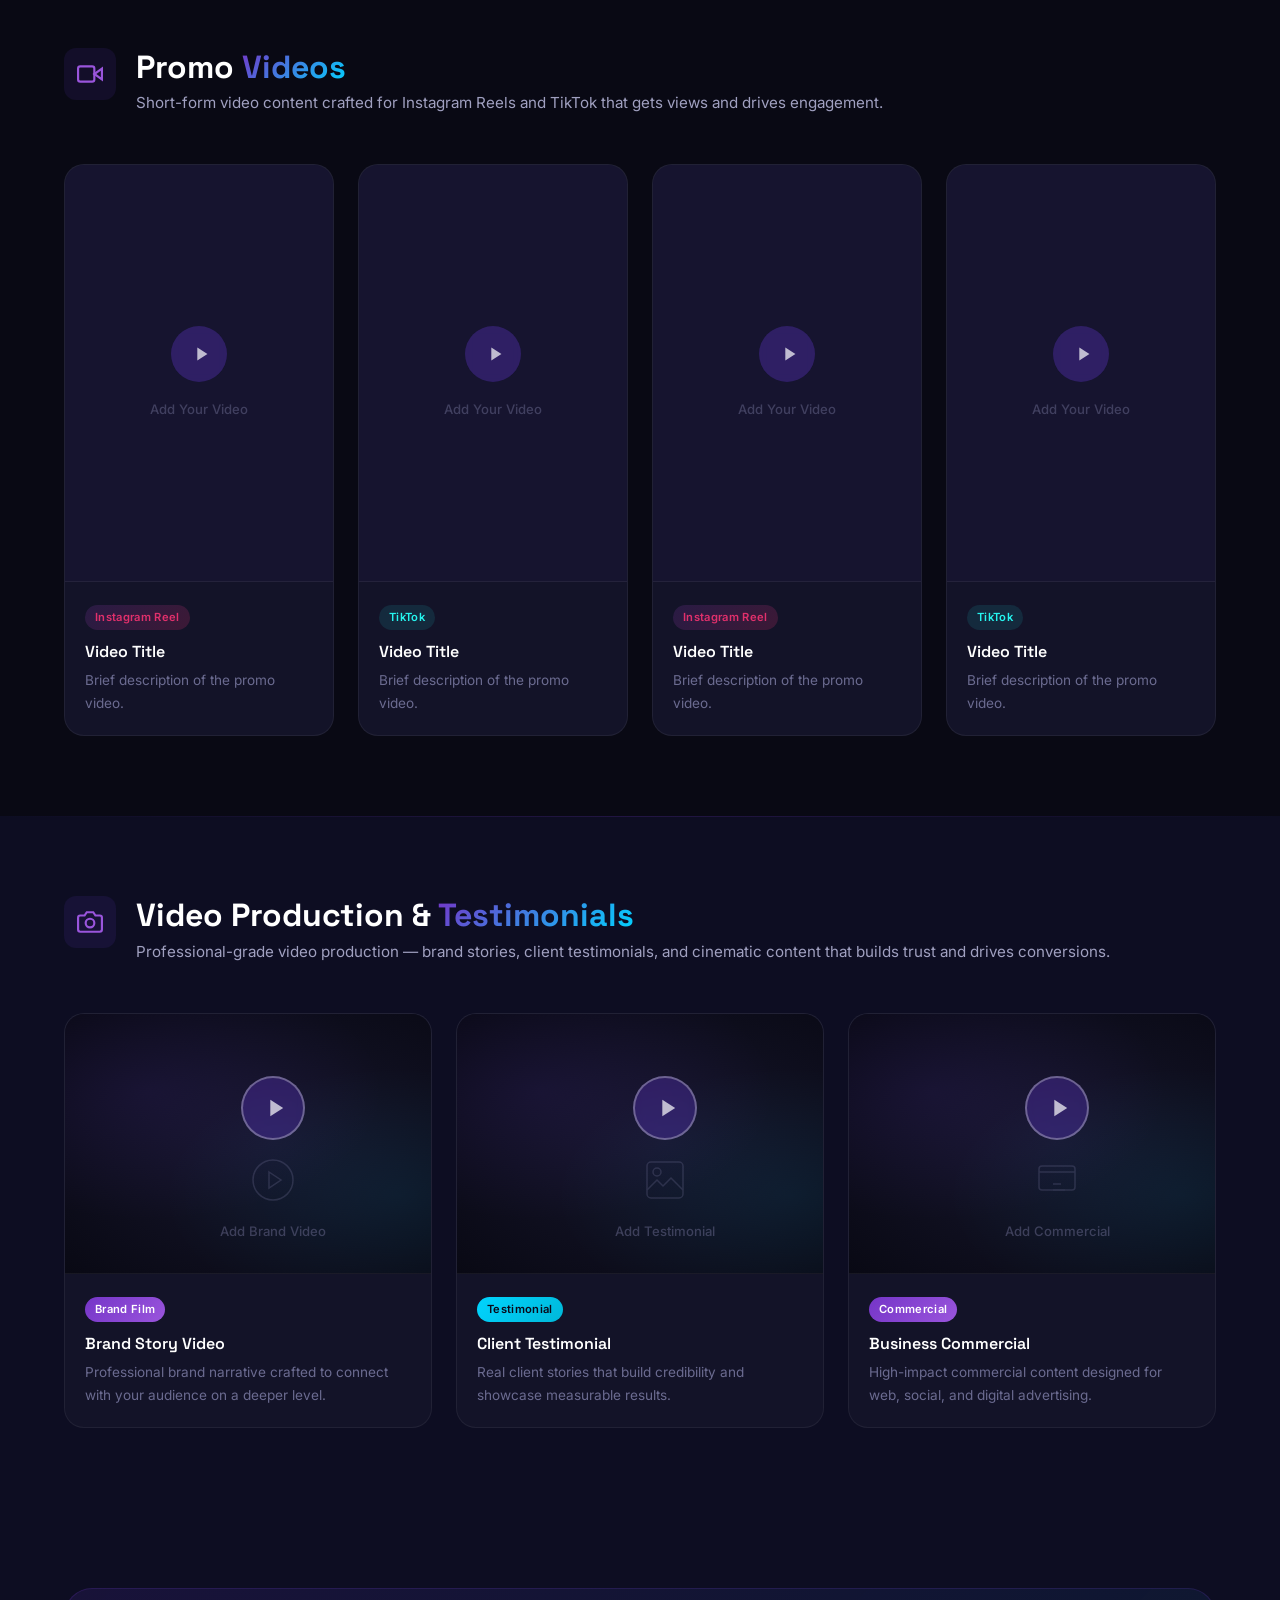
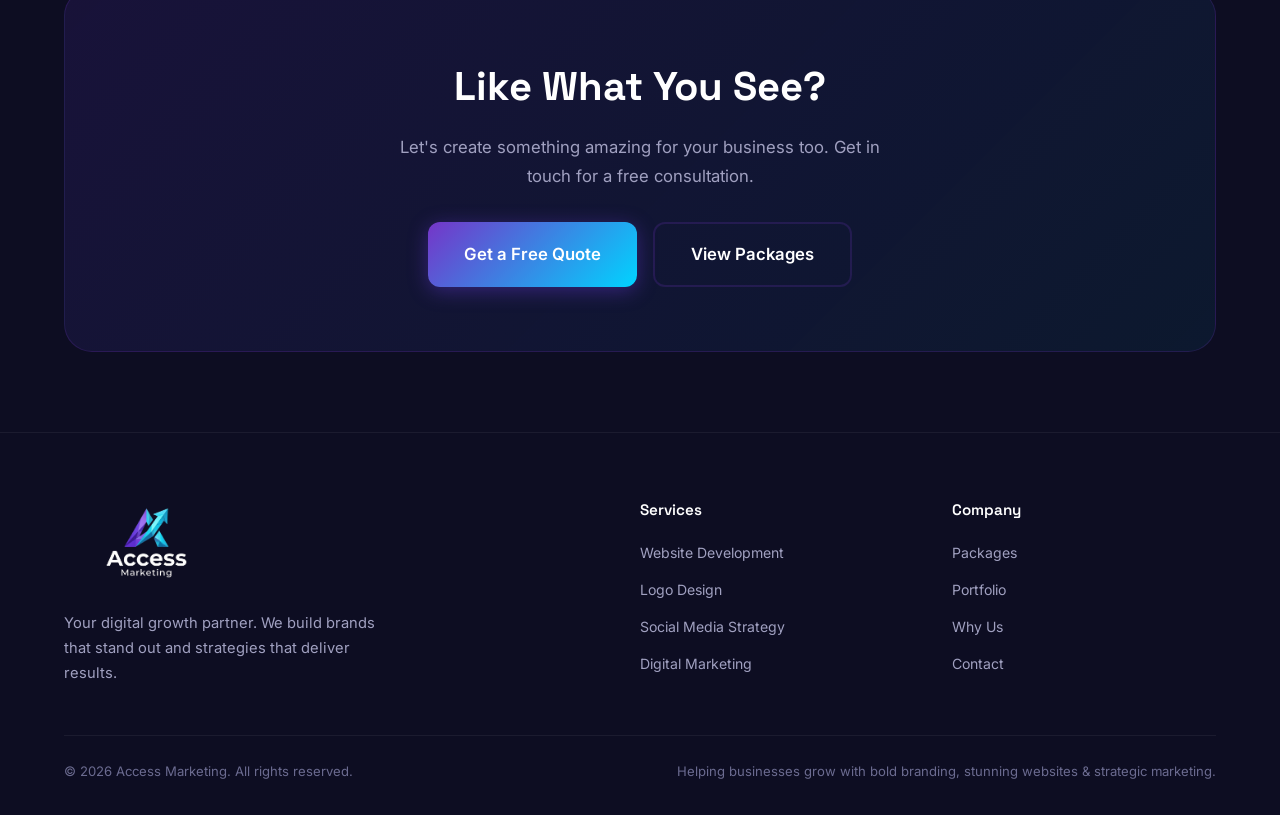
==== commit 2305ee80: "Replace Jeff's Junk logo with Boardwise logo in portfolio Swap jeffsjunklogo.jpg for boardwiselogo.p" ====
--- a/portfolio.html
+++ b/portfolio.html
@@ -164,14 +164,14 @@
         </div>
       </div>
       <div class="portfolio-grid logo-grid" data-category="logo">
-        <!-- Jeff's Junk Logo -->
+        <!-- Boardwise Logo -->
         <div class="portfolio-item" data-aos>
           <div class="portfolio-logo-wrap">
-            <img src="jeffsjunklogo.jpg" alt="Jeff's Junk Logo" class="portfolio-logo-img">
-          </div>
-          <div class="portfolio-caption">
-            <h4>Jeff's Junk</h4>
-            <p>Junk removal service — bold, recognizable branding.</p>
+            <img src="boardwiselogo.png" alt="Boardwise Logo" class="portfolio-logo-img">
+          </div>
+          <div class="portfolio-caption">
+            <h4>Boardwise</h4>
+            <p>Governance consulting platform — clean, authoritative brand identity.</p>
           </div>
         </div>
         <!-- FlipBird Logo -->
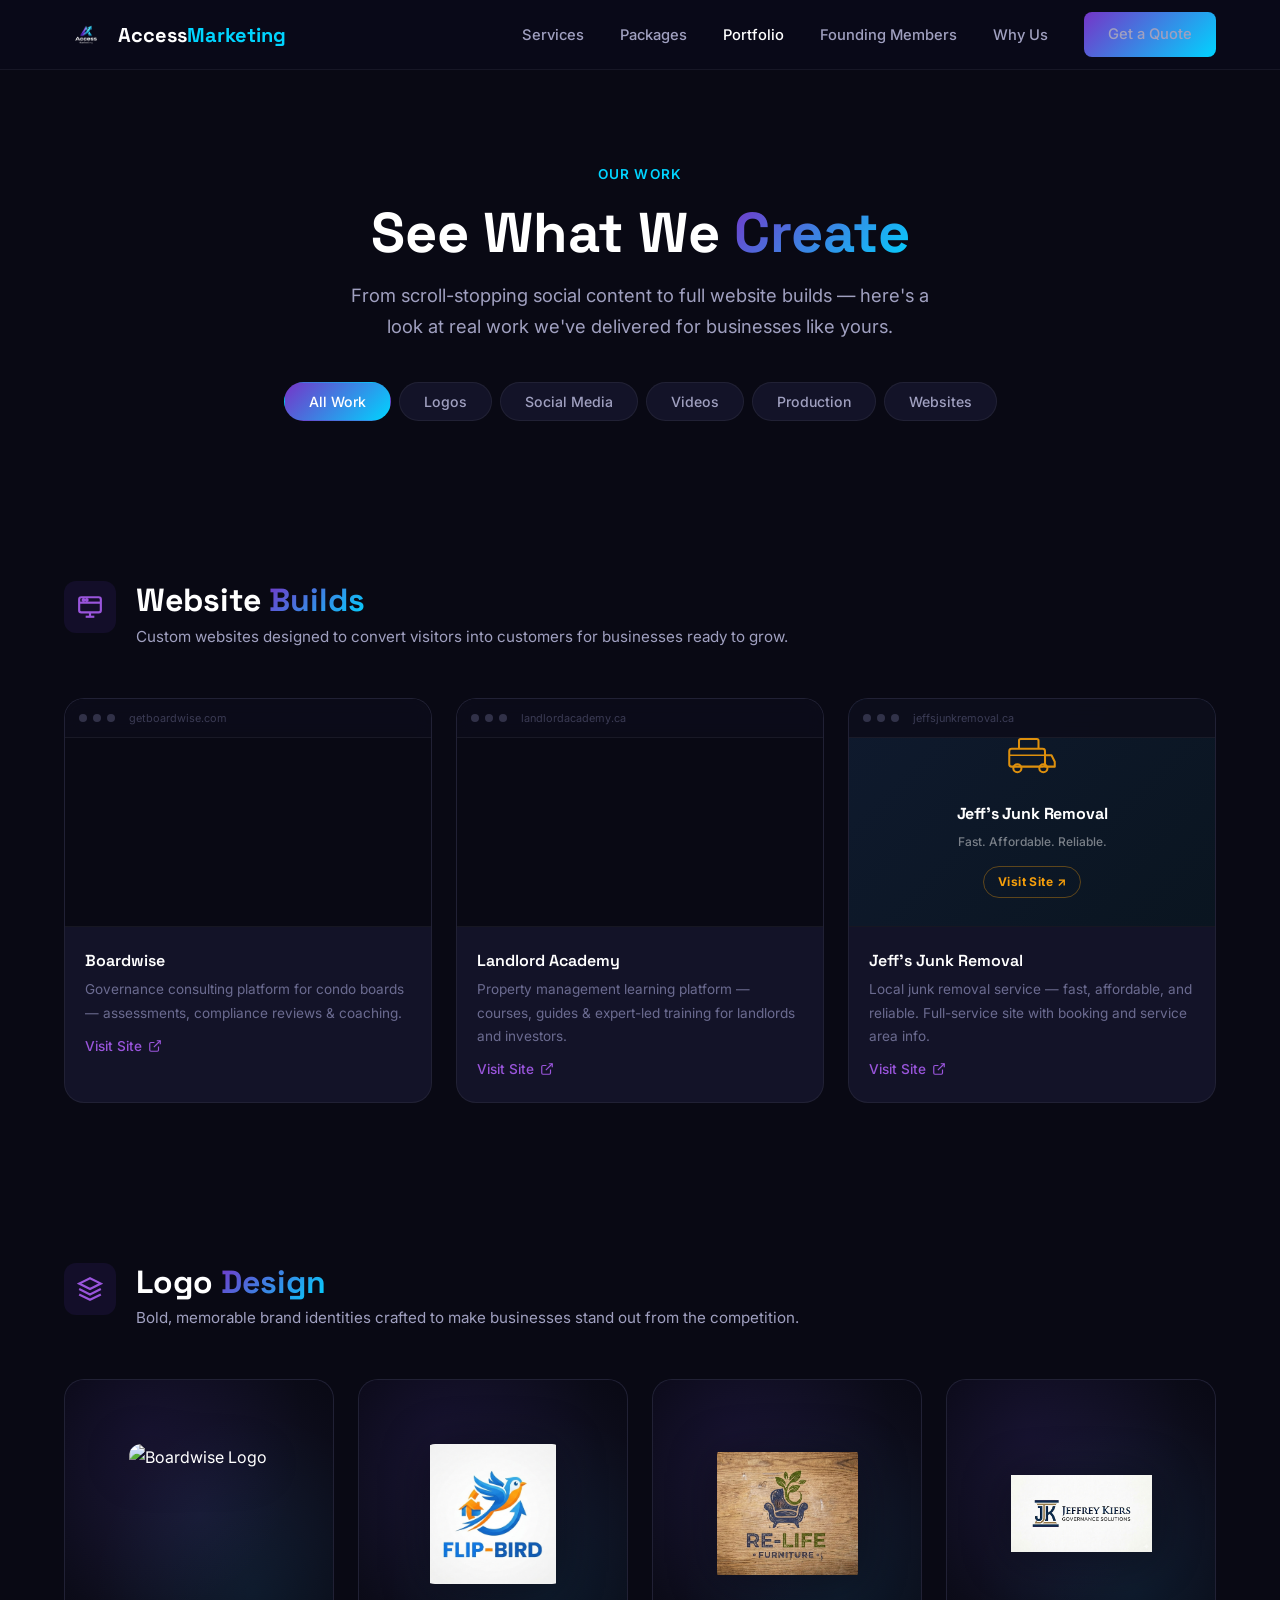
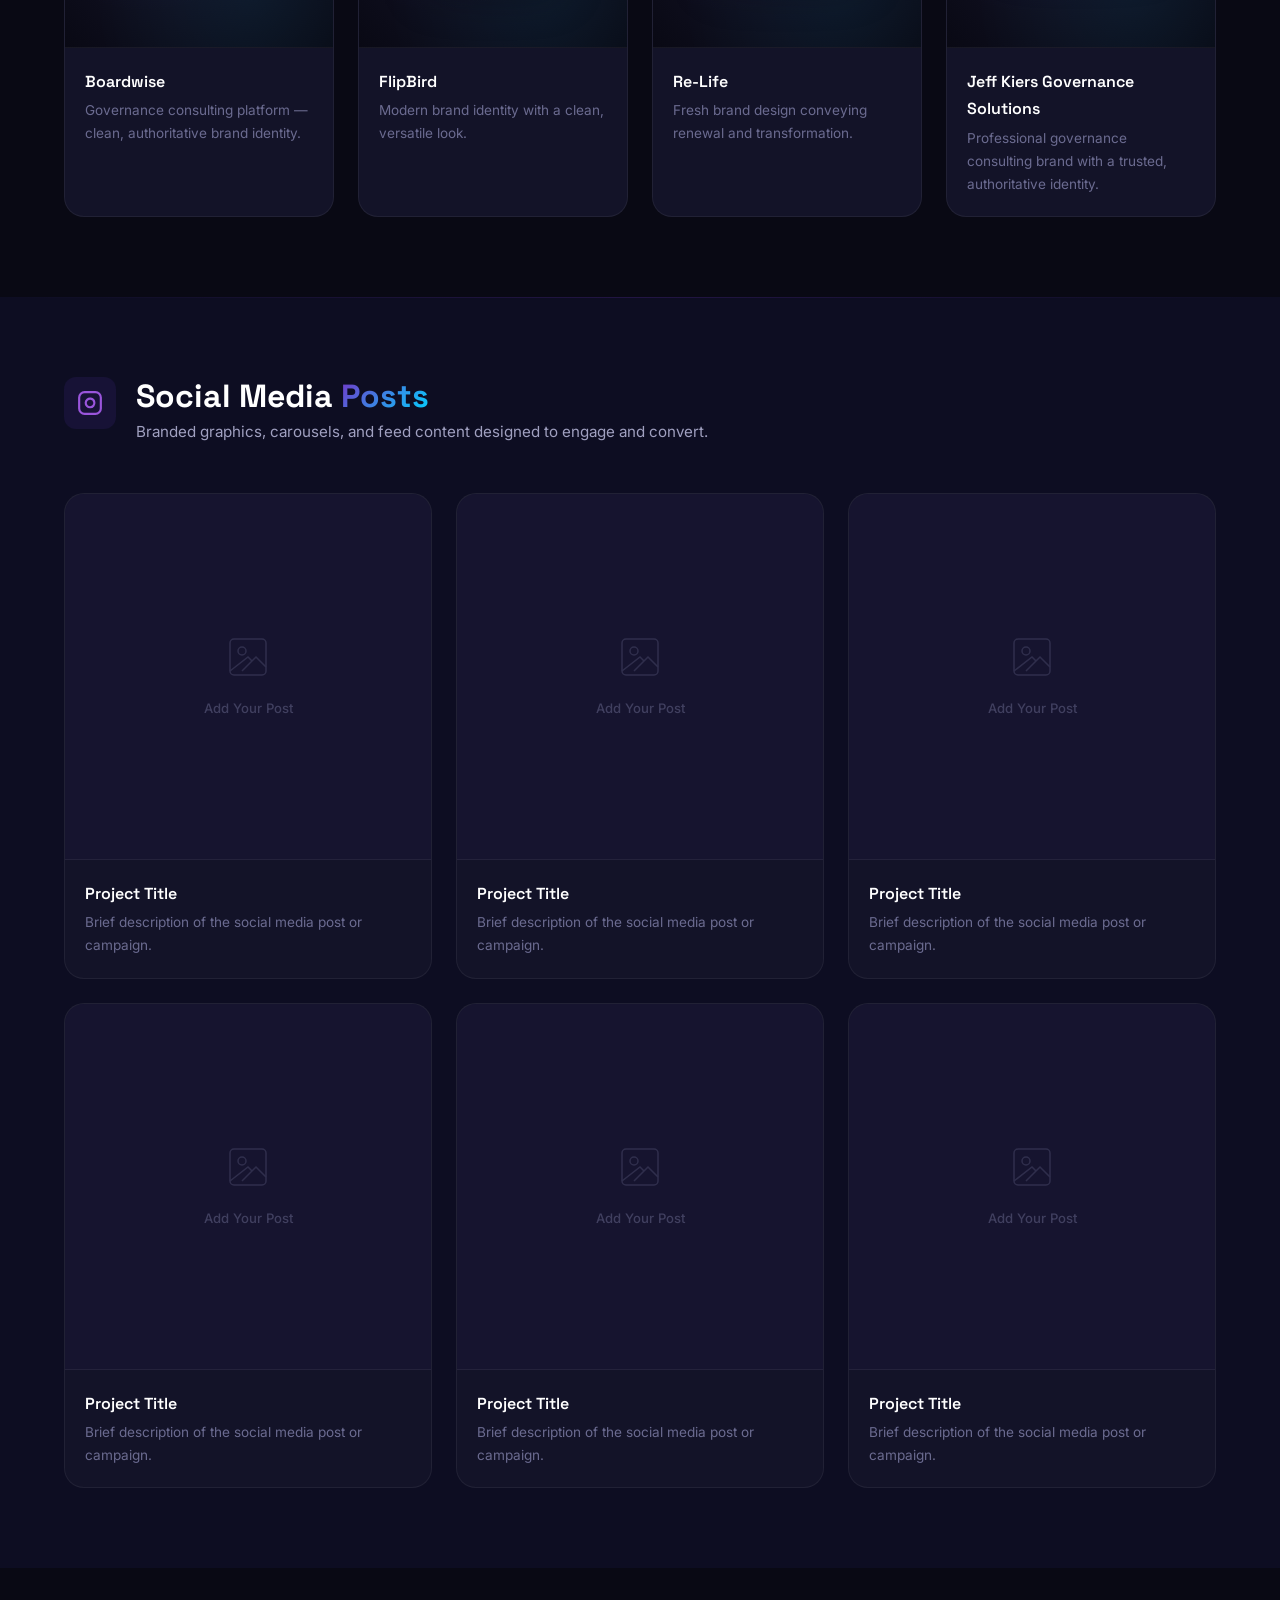
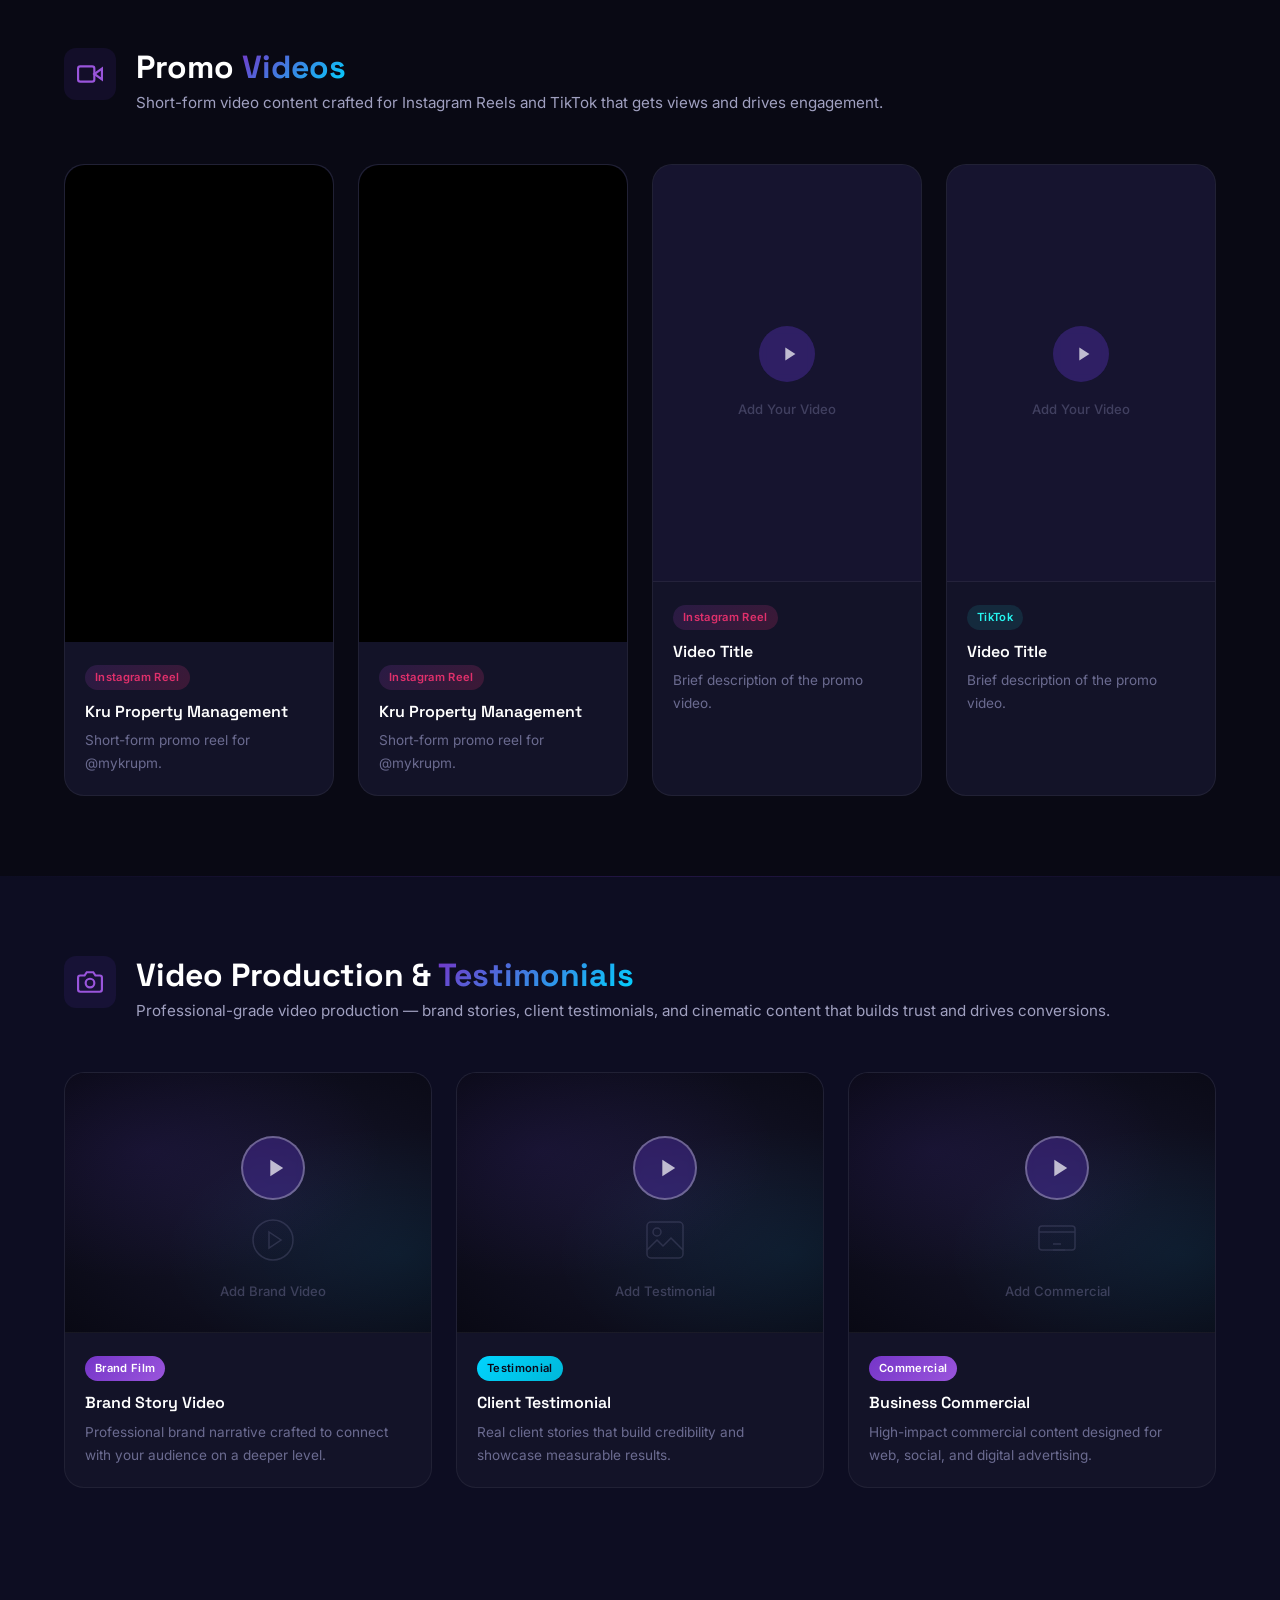
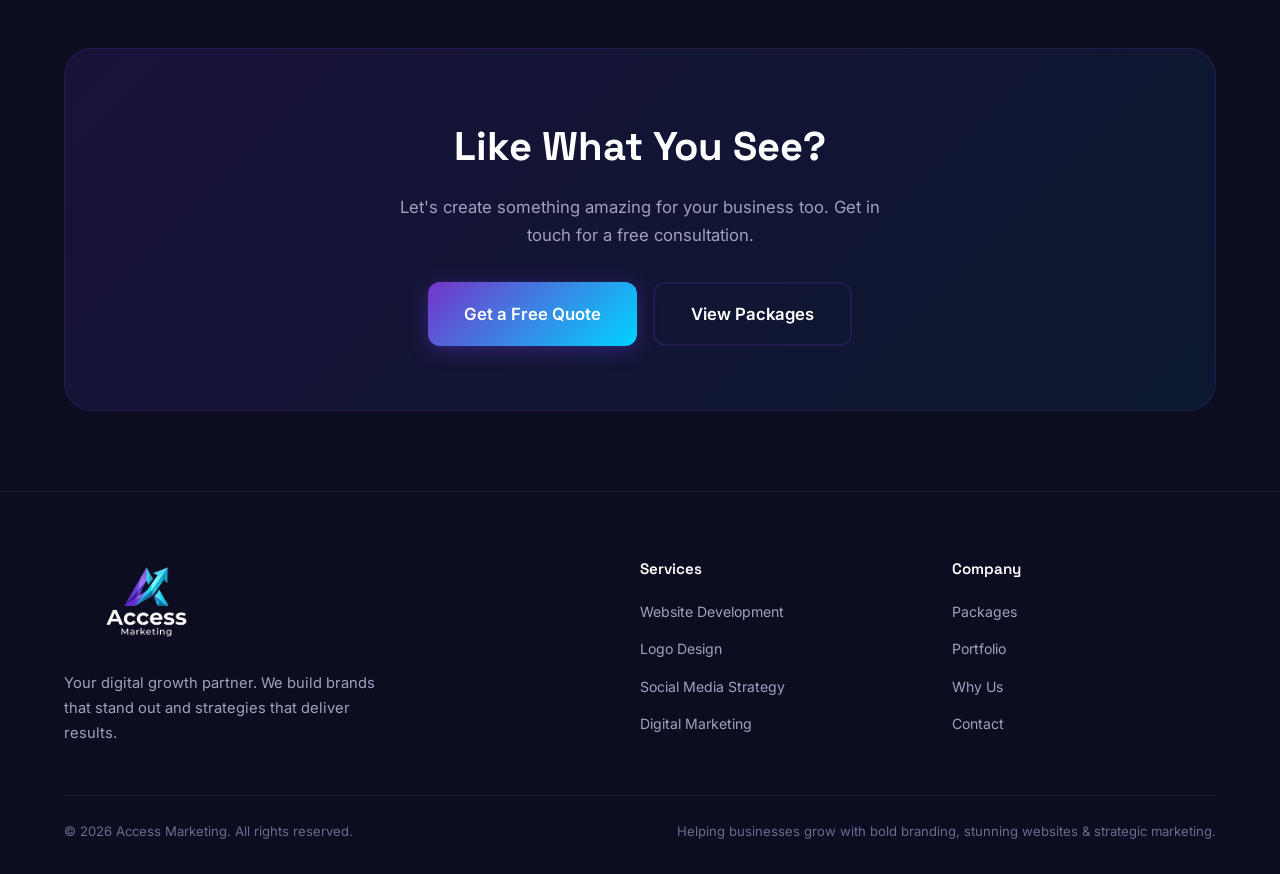
==== commit b295de12: "Add two Instagram Reels from @mykrupm to portfolio video section Replace first two video placeholder" ====
--- a/portfolio.html
+++ b/portfolio.html
@@ -304,36 +304,30 @@
         </div>
       </div>
       <div class="portfolio-grid video-grid" data-category="video">
-        <!-- Video Placeholder 1 -->
+        <!-- Kru Reel 1 -->
         <div class="portfolio-item video-item" data-aos>
-          <div class="portfolio-placeholder portrait">
-            <div class="video-play-overlay">
-              <svg viewBox="0 0 24 24" fill="currentColor"><polygon points="8 5 19 12 8 19 8 5"/></svg>
-            </div>
-            <span>Add Your Video</span>
+          <div class="ig-reel-embed">
+            <iframe src="https://www.instagram.com/reel/DU1CX2uAXjE/embed/" frameborder="0" scrolling="no" allowfullscreen allow="autoplay; clipboard-write; encrypted-media; picture-in-picture; web-share"></iframe>
           </div>
           <div class="portfolio-caption">
             <div class="video-meta">
               <span class="platform-tag ig-tag">Instagram Reel</span>
             </div>
-            <h4>Video Title</h4>
-            <p>Brief description of the promo video.</p>
-          </div>
-        </div>
-        <!-- Video Placeholder 2 -->
+            <h4>Kru Property Management</h4>
+            <p>Short-form promo reel for @mykrupm.</p>
+          </div>
+        </div>
+        <!-- Kru Reel 2 -->
         <div class="portfolio-item video-item" data-aos>
-          <div class="portfolio-placeholder portrait">
-            <div class="video-play-overlay">
-              <svg viewBox="0 0 24 24" fill="currentColor"><polygon points="8 5 19 12 8 19 8 5"/></svg>
-            </div>
-            <span>Add Your Video</span>
-          </div>
-          <div class="portfolio-caption">
-            <div class="video-meta">
-              <span class="platform-tag tt-tag">TikTok</span>
-            </div>
-            <h4>Video Title</h4>
-            <p>Brief description of the promo video.</p>
+          <div class="ig-reel-embed">
+            <iframe src="https://www.instagram.com/reel/DUbn29hEig7/embed/" frameborder="0" scrolling="no" allowfullscreen allow="autoplay; clipboard-write; encrypted-media; picture-in-picture; web-share"></iframe>
+          </div>
+          <div class="portfolio-caption">
+            <div class="video-meta">
+              <span class="platform-tag ig-tag">Instagram Reel</span>
+            </div>
+            <h4>Kru Property Management</h4>
+            <p>Short-form promo reel for @mykrupm.</p>
           </div>
         </div>
         <!-- Video Placeholder 3 -->
--- a/styles.css
+++ b/styles.css
@@ -1704,6 +1704,25 @@
   aspect-ratio: 9 / 14;
 }
 
+/* Instagram Reel embed */
+.ig-reel-embed {
+  position: relative;
+  width: 100%;
+  aspect-ratio: 9 / 16;
+  overflow: hidden;
+  border-radius: var(--radius-lg) var(--radius-lg) 0 0;
+  background: #000;
+}
+
+.ig-reel-embed iframe {
+  position: absolute;
+  top: 0;
+  left: 0;
+  width: 100%;
+  height: 100%;
+  border: none;
+}
+
 .portfolio-placeholder.landscape {
   aspect-ratio: 16 / 10;
   padding-top: 32px;
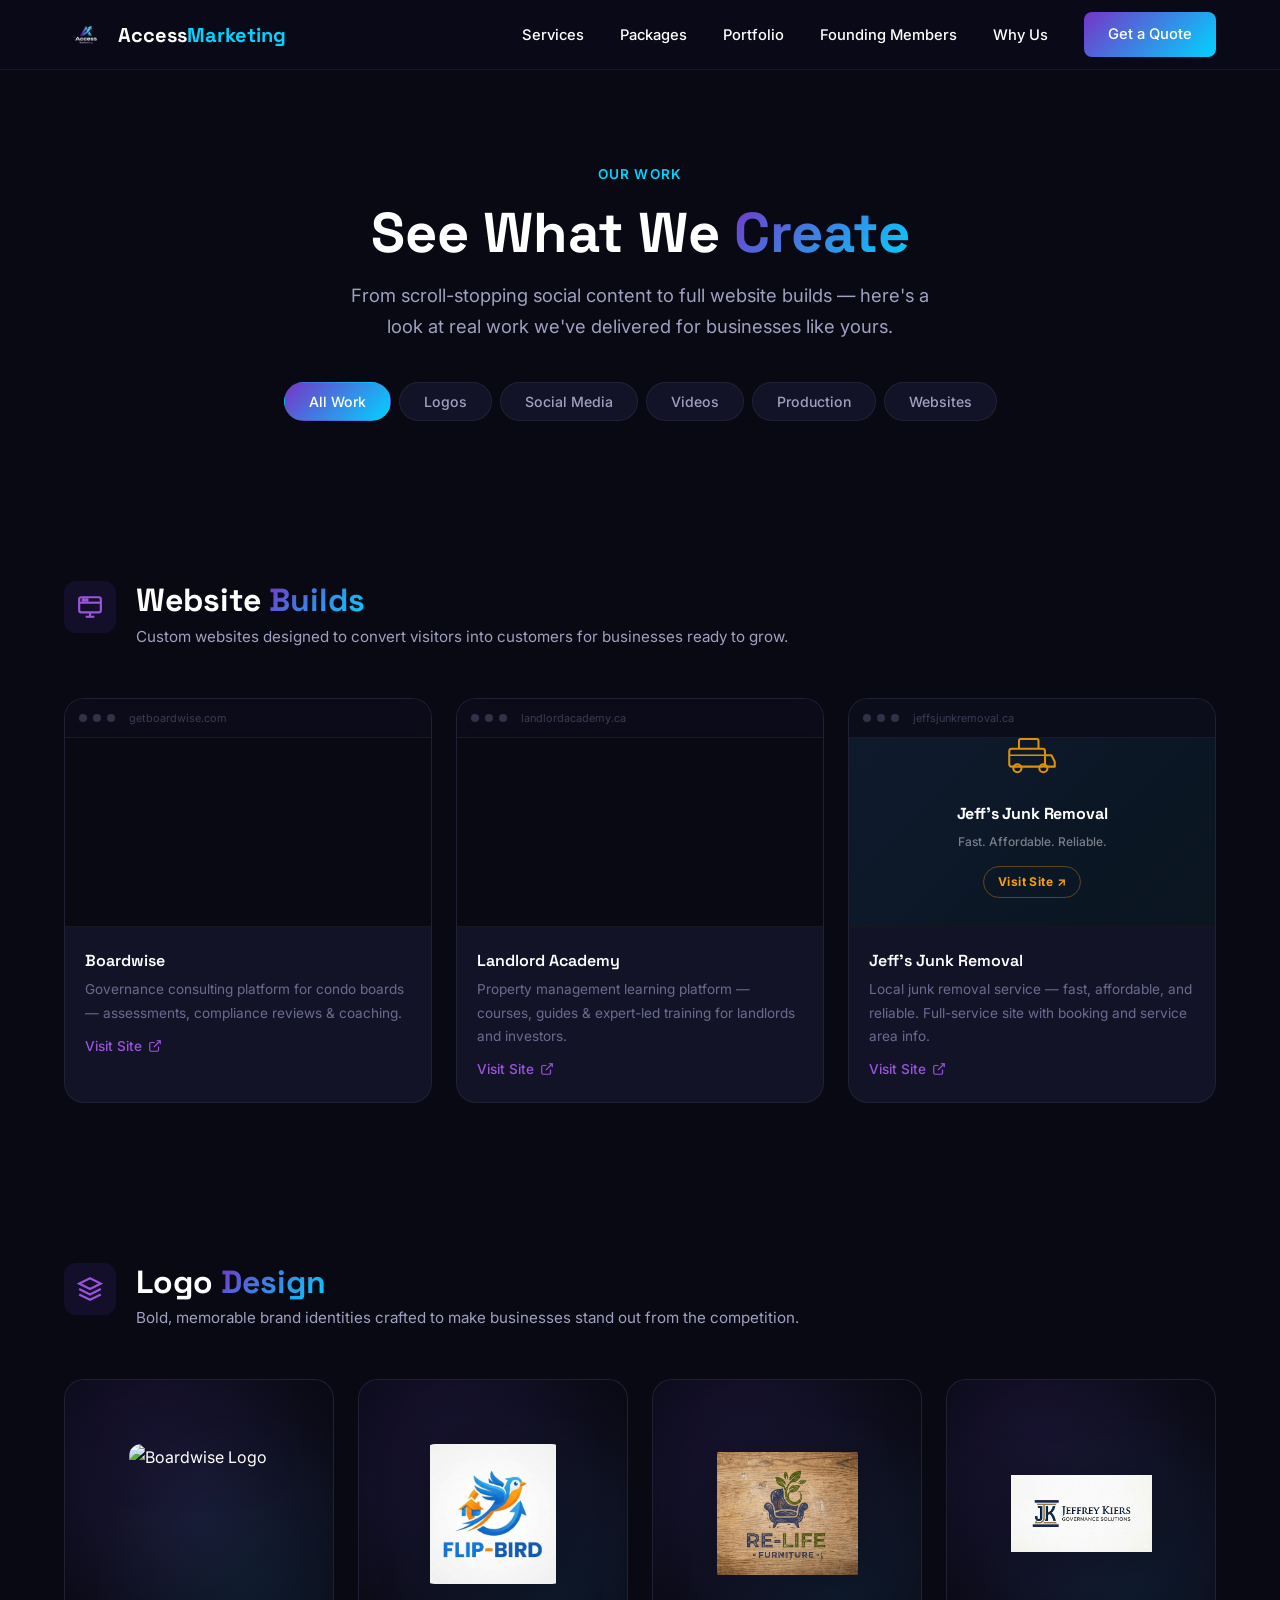
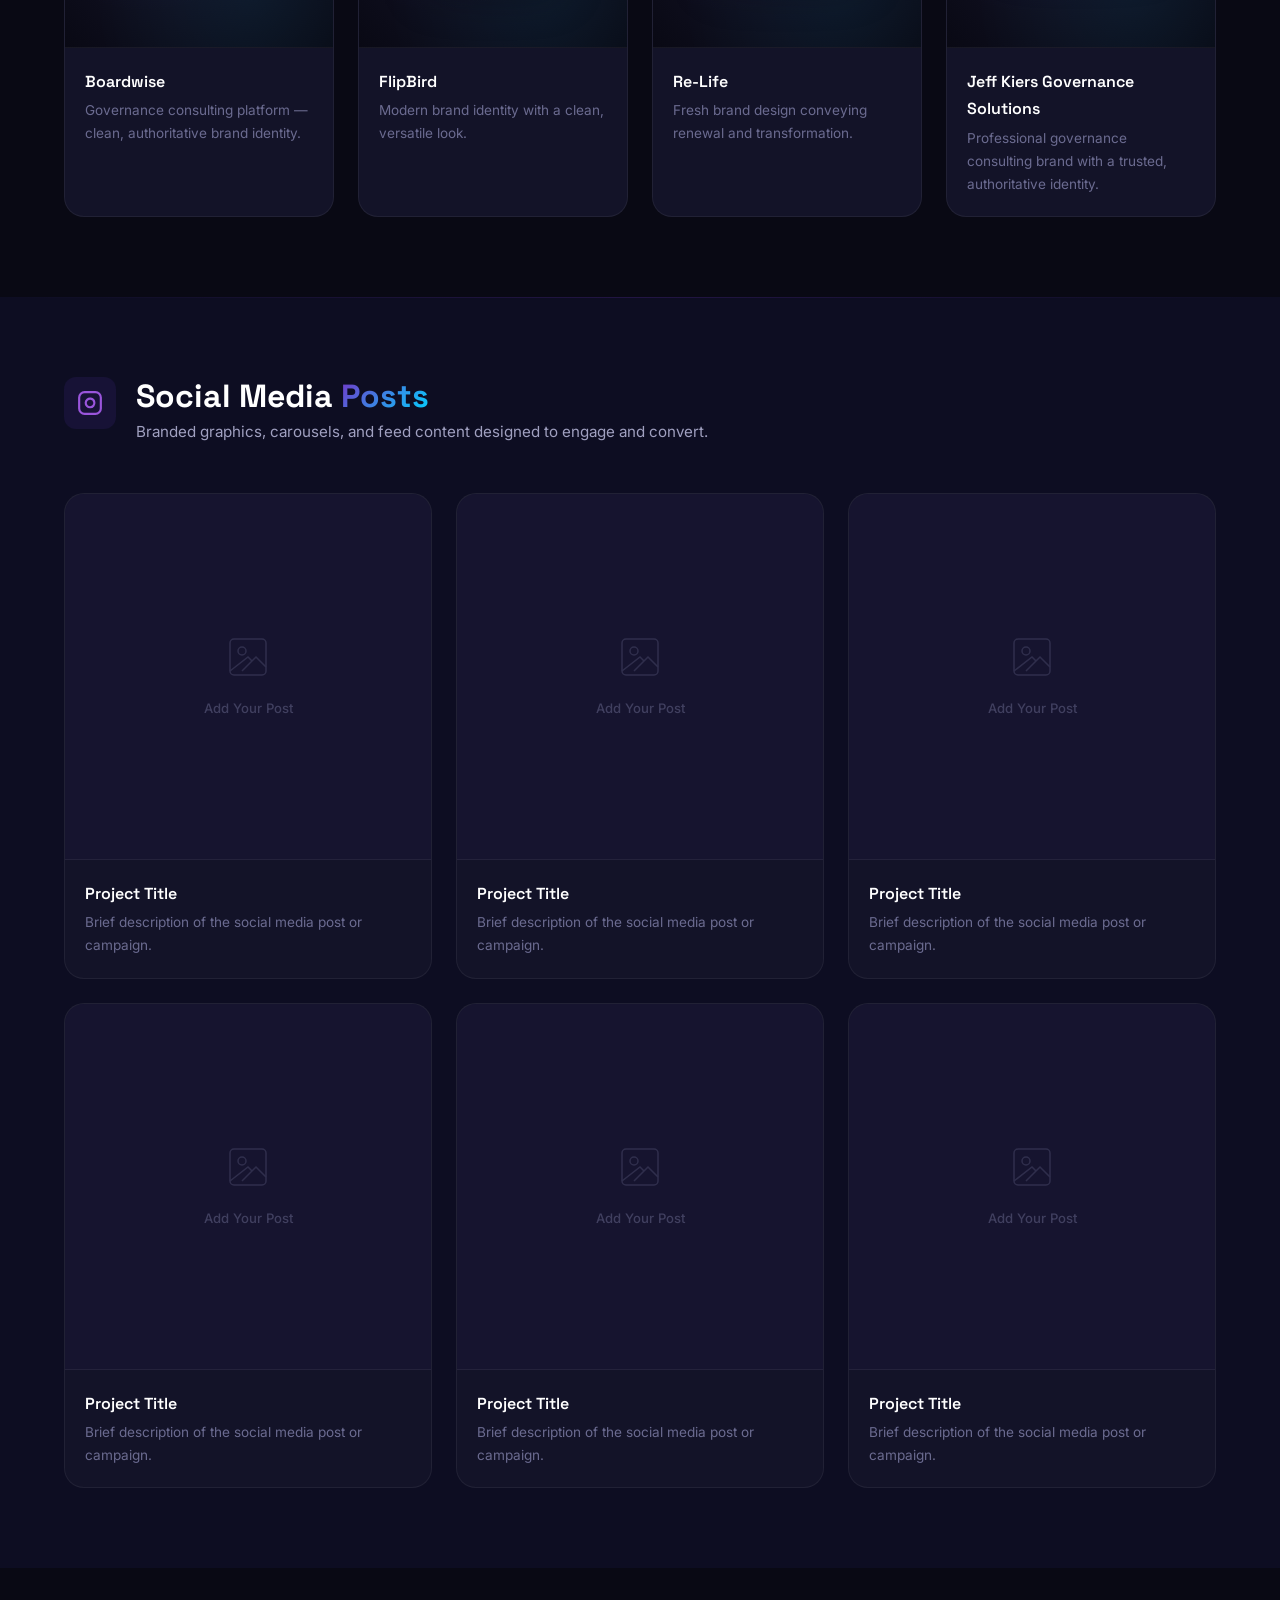
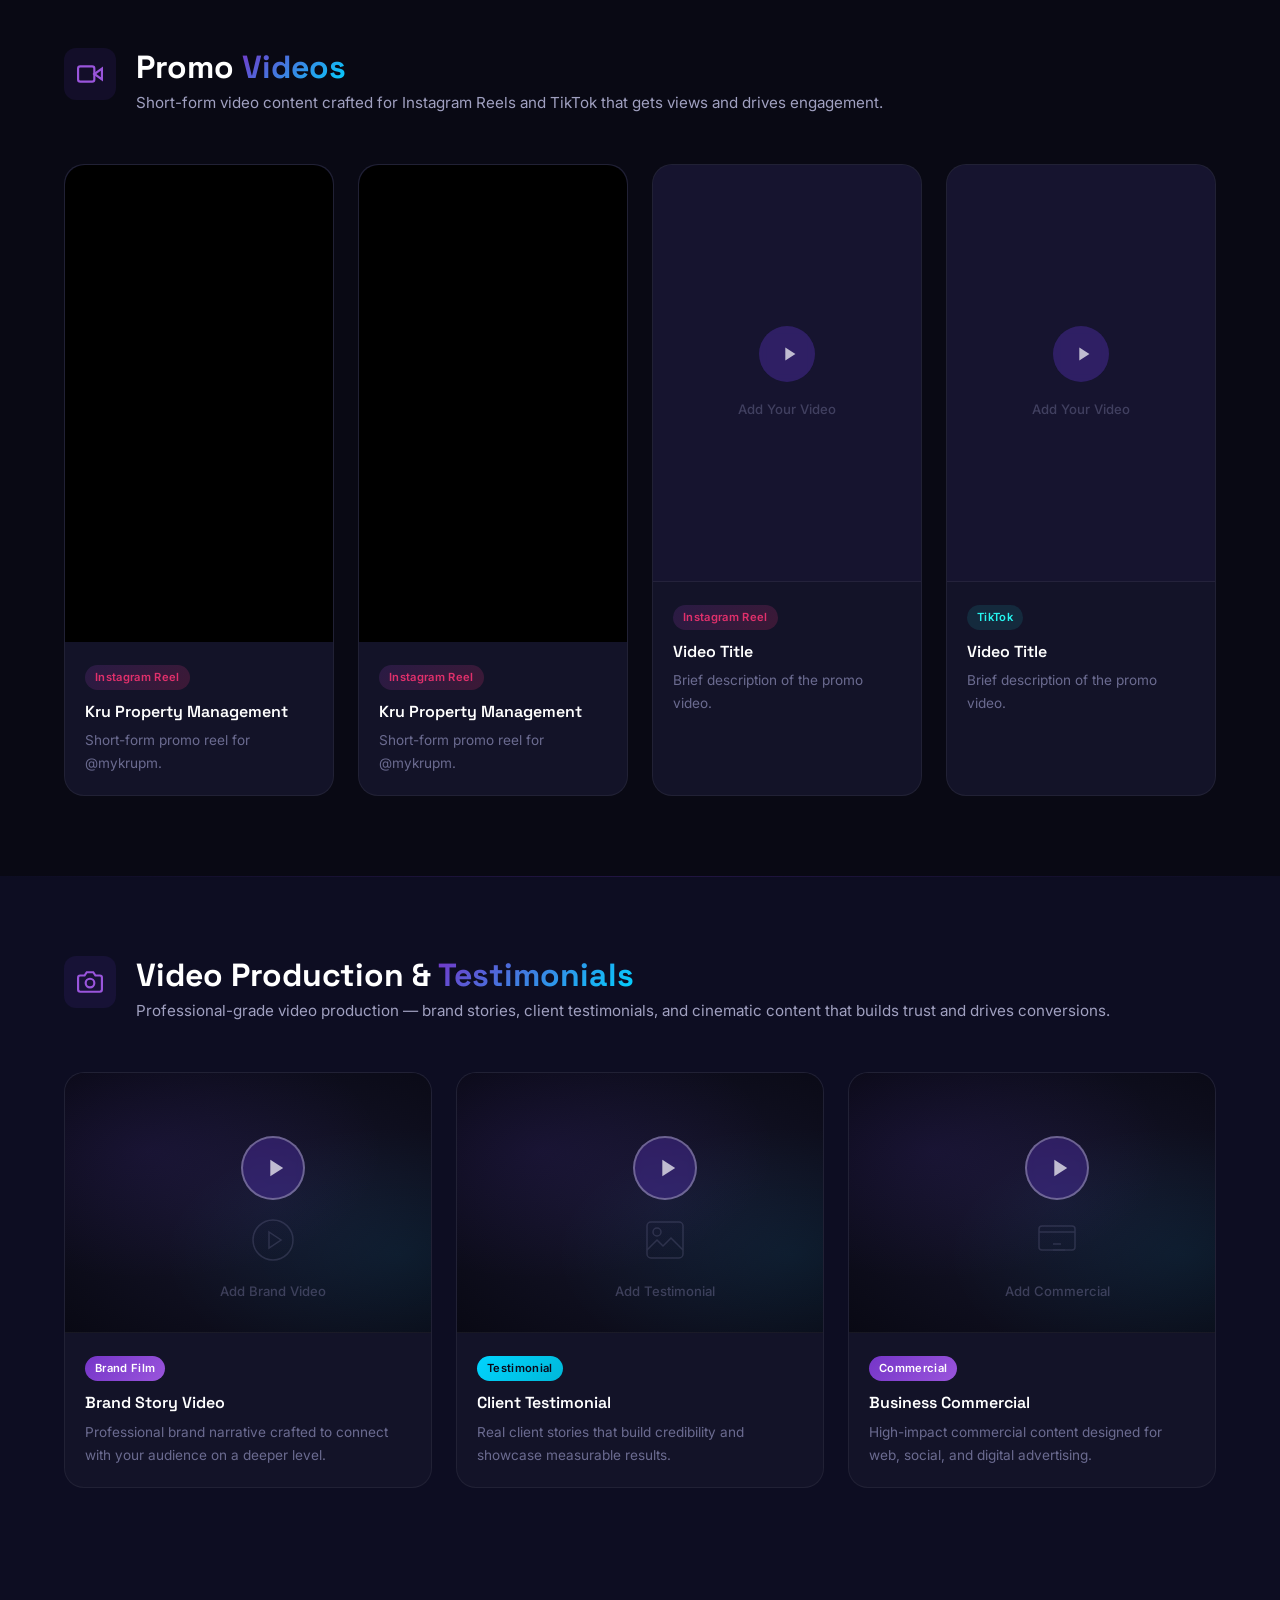
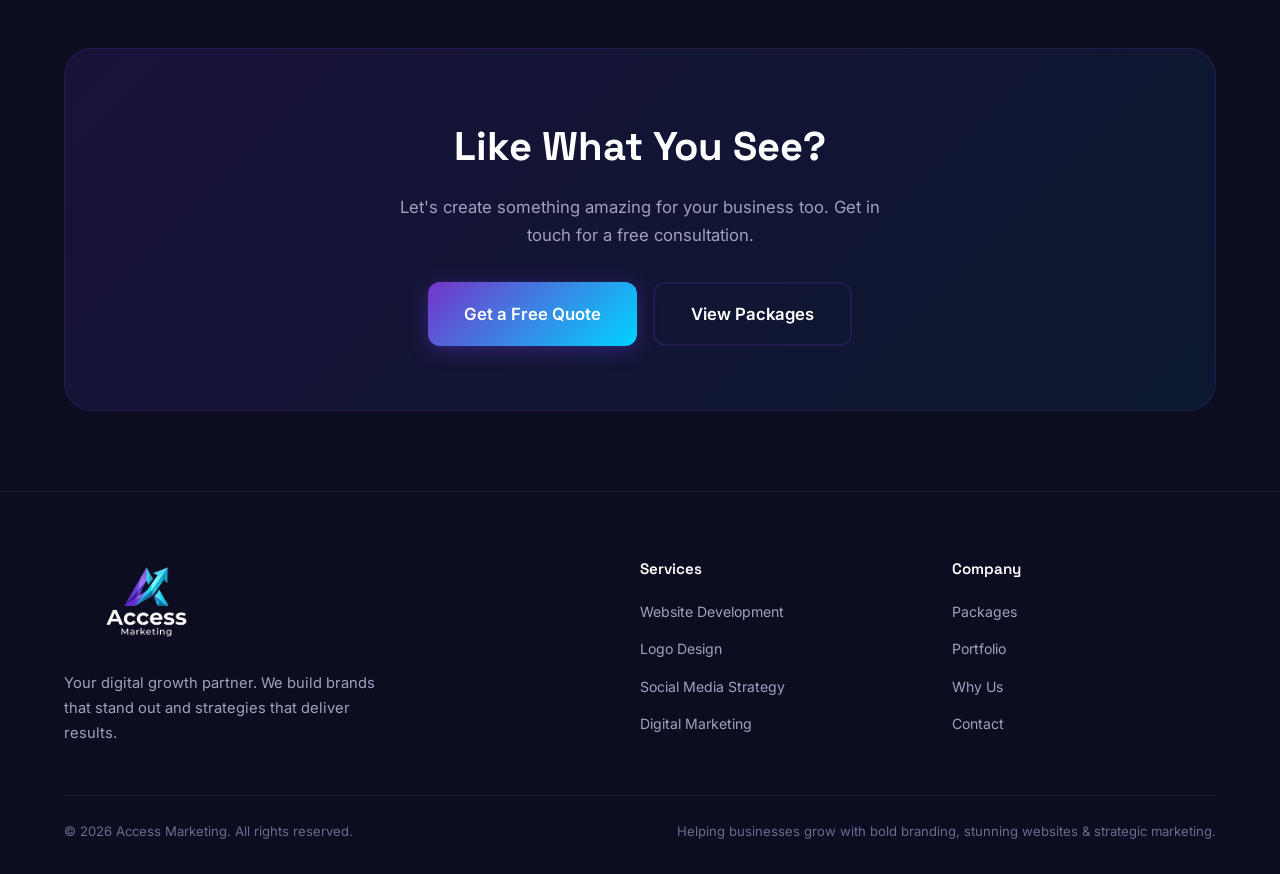
==== commit 40f3b3f8: "Add comprehensive SEO: meta tags, OG, structured data, favicon, sitemap - Edmonton/Alberta local SEO" ====
--- a/portfolio.html
+++ b/portfolio.html
@@ -3,8 +3,25 @@
 <head>
   <meta charset="UTF-8">
   <meta name="viewport" content="width=device-width, initial-scale=1.0">
-  <title>Portfolio | Access Marketing</title>
-  <meta name="description" content="See our work — social media posts, promo videos, and websites built by Access Marketing for businesses ready to grow.">
+
+  <!-- Primary SEO -->
+  <title>Portfolio | Access Marketing Edmonton — Websites, Logos & Video</title>
+  <meta name="description" content="Browse our work — websites, logos, social media content, and promo videos produced by Access Marketing for Edmonton and Alberta businesses.">
+  <link rel="canonical" href="https://accessmarketing.ca/portfolio.html">
+
+  <!-- Favicon -->
+  <link rel="icon" type="image/png" sizes="32x32" href="favicon-32.png">
+  <link rel="apple-touch-icon" sizes="180x180" href="apple-touch-icon.png">
+
+  <!-- Open Graph -->
+  <meta property="og:type" content="website">
+  <meta property="og:url" content="https://accessmarketing.ca/portfolio.html">
+  <meta property="og:title" content="Our Work | Access Marketing Edmonton">
+  <meta property="og:description" content="Websites, logos, social content, and video production for Edmonton businesses. See what we've built.">
+  <meta property="og:image" content="https://accessmarketing.ca/accesslogo.png">
+  <meta property="og:site_name" content="Access Marketing">
+  <meta property="og:locale" content="en_CA">
+
   <link rel="preconnect" href="https://fonts.googleapis.com">
   <link rel="preconnect" href="https://fonts.gstatic.com" crossorigin>
   <link href="https://fonts.googleapis.com/css2?family=Inter:wght@300;400;500;600;700;800;900&family=Space+Grotesk:wght@400;500;600;700&display=swap" rel="stylesheet">
--- a/styles.css
+++ b/styles.css
@@ -228,11 +228,15 @@
 .nav-links a {
   font-size: 0.92rem;
   font-weight: 500;
-  color: var(--text-secondary);
-}
-
-.nav-links a:hover {
   color: var(--text-primary);
+}
+
+.nav-links a:not(.btn):hover {
+  color: var(--accent);
+}
+
+.nav-links .btn-primary {
+  color: #fff !important;
 }
 
 .mobile-toggle {
